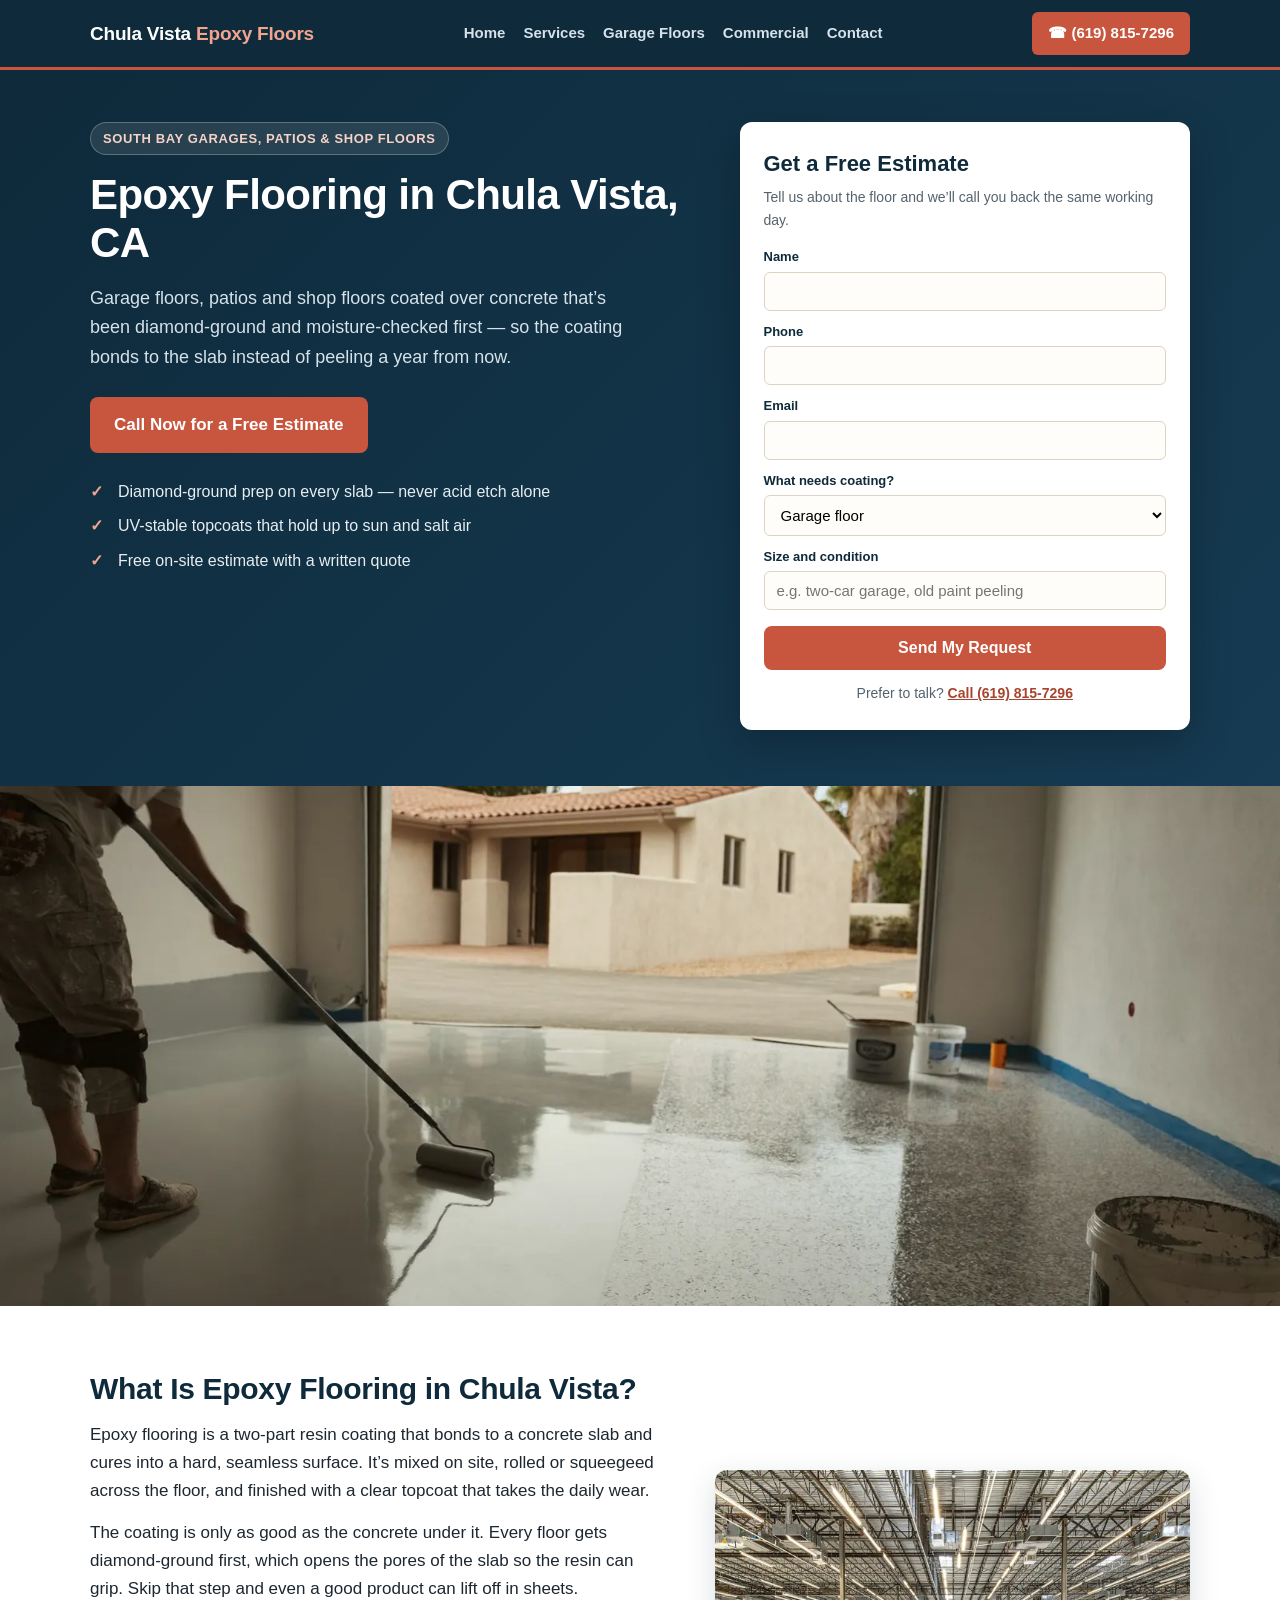
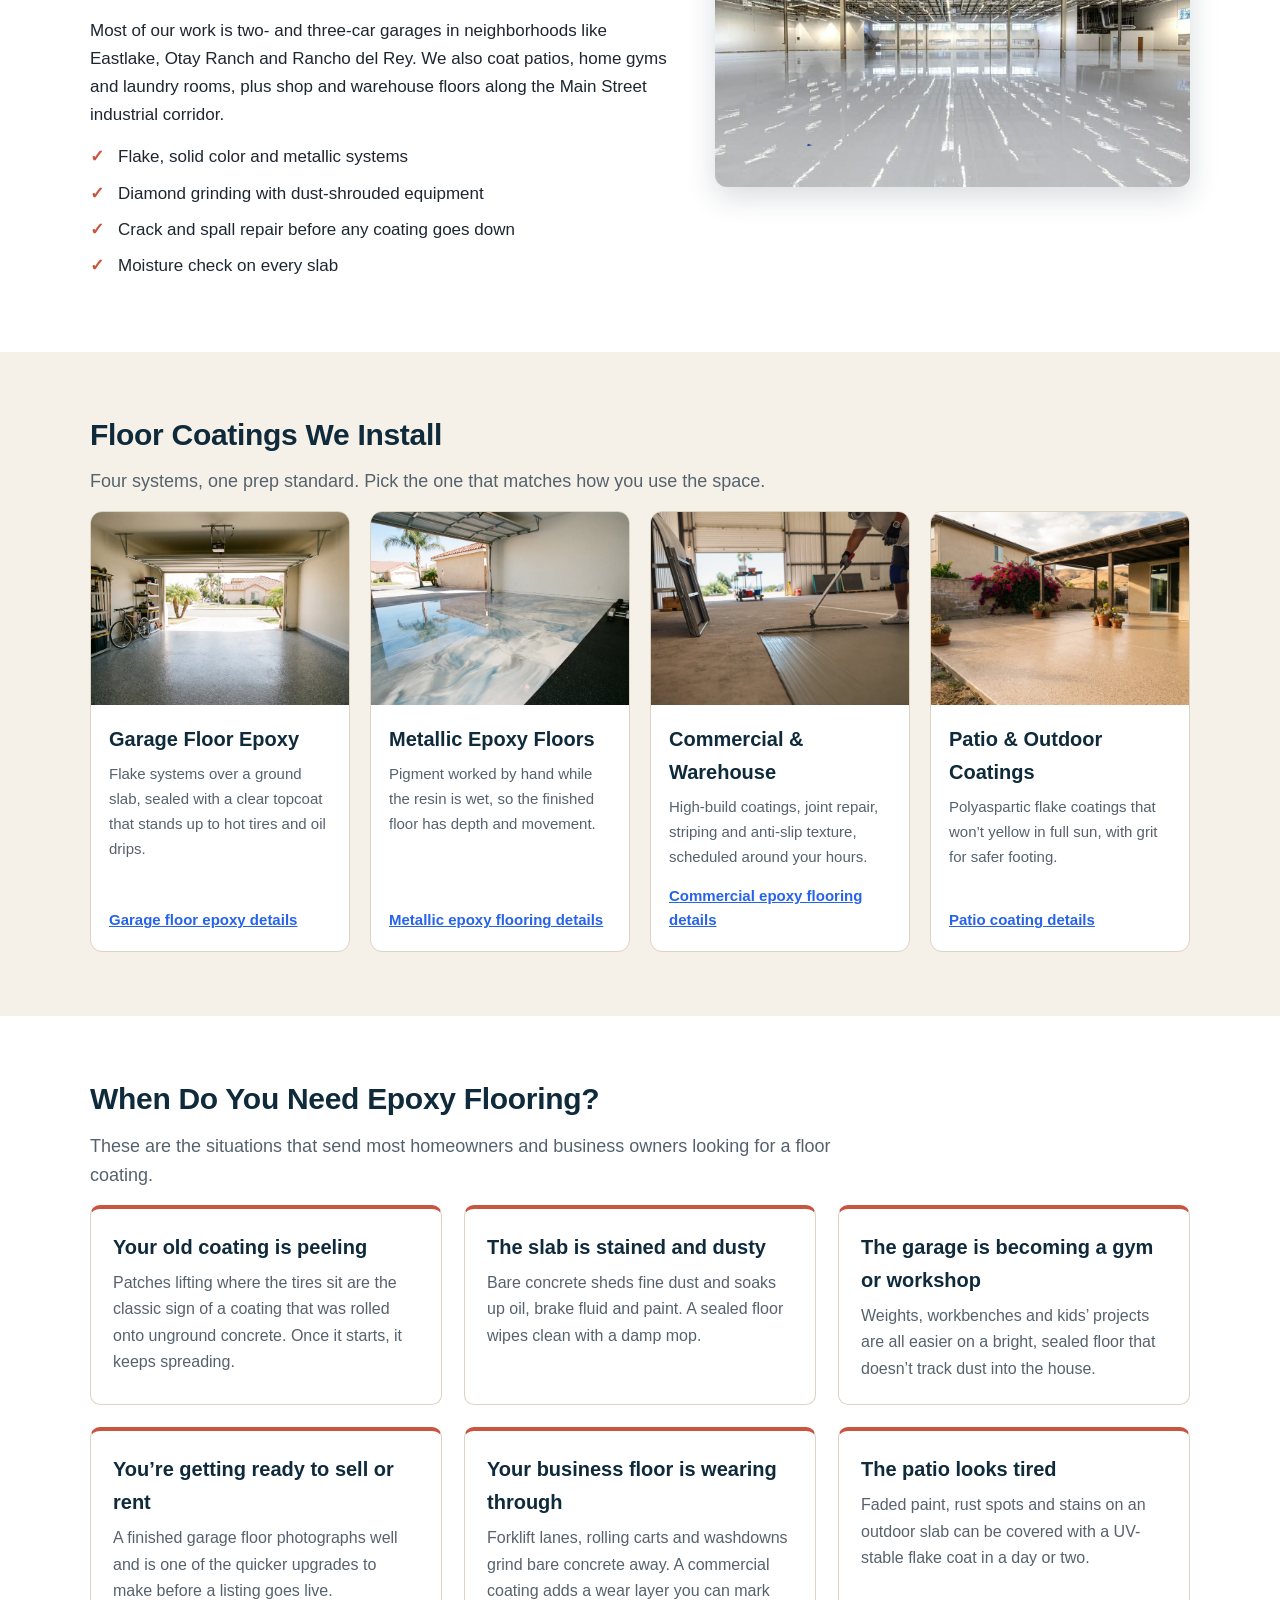
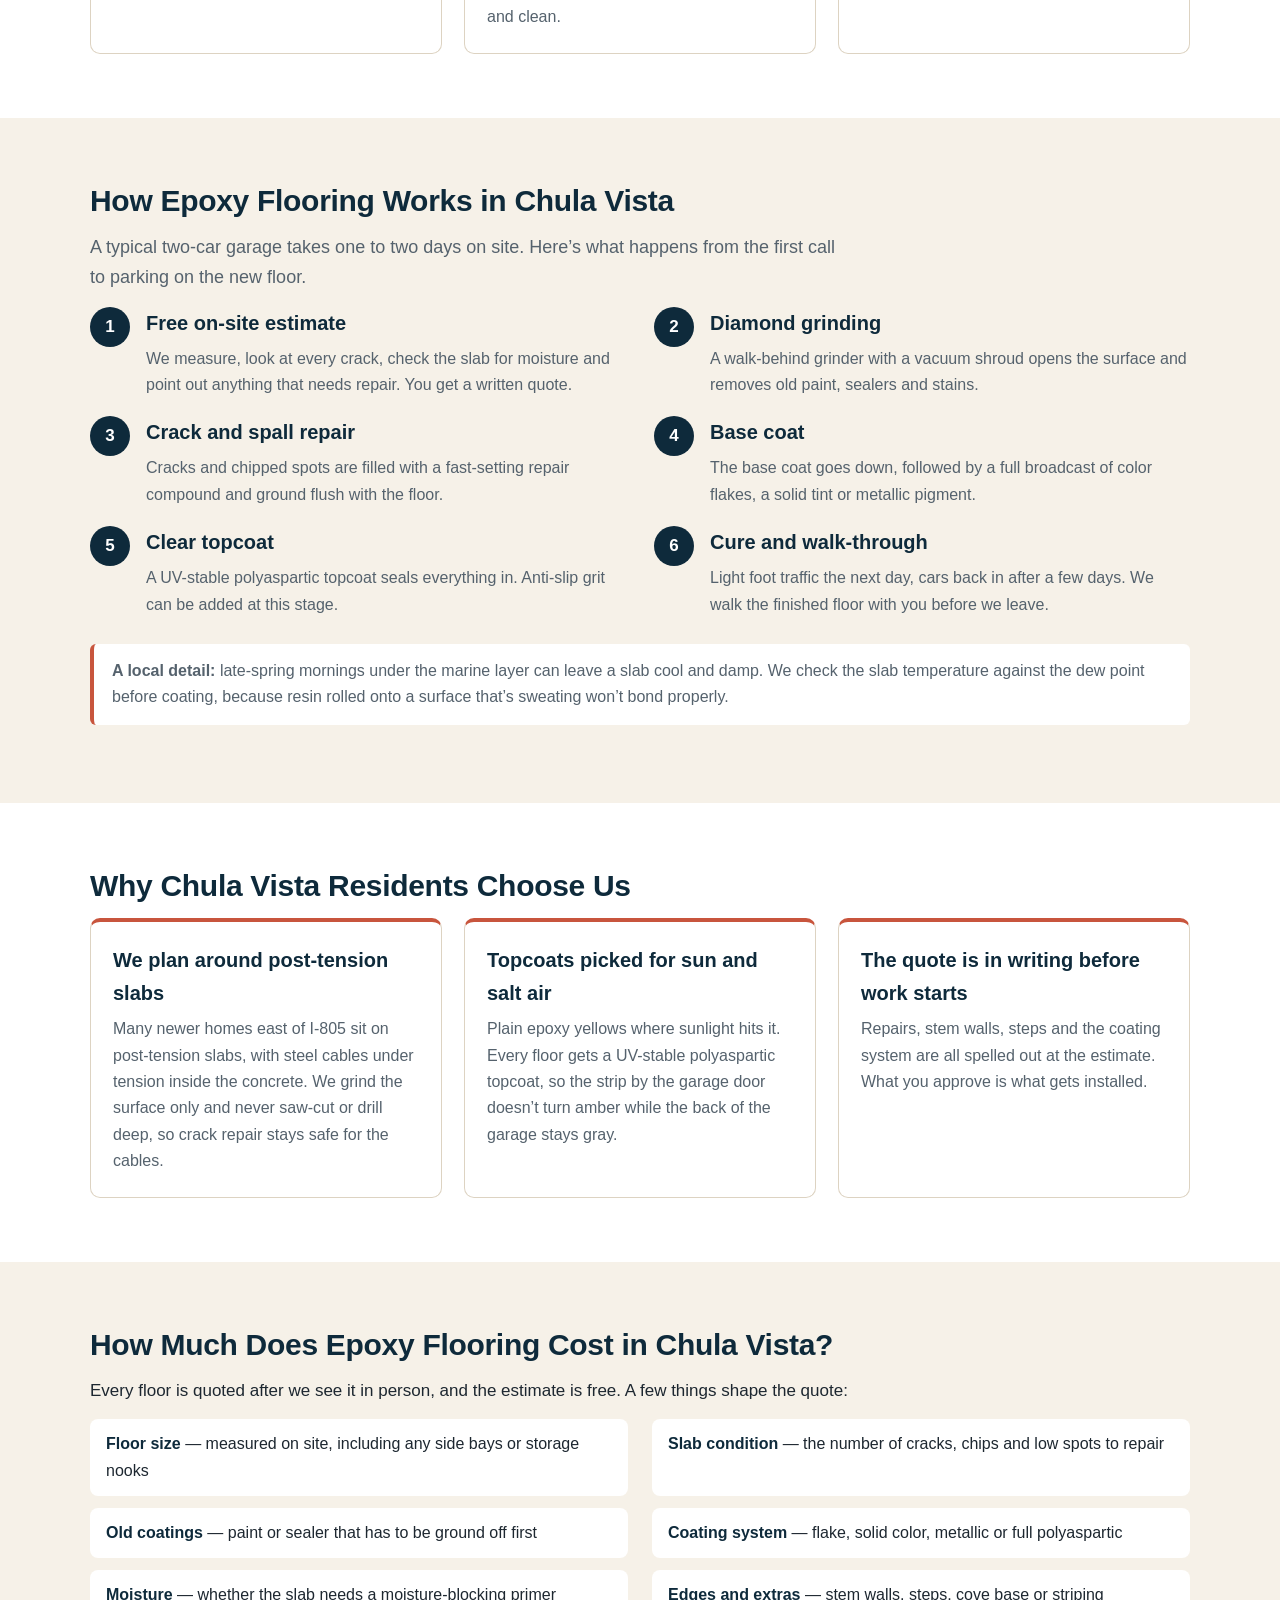
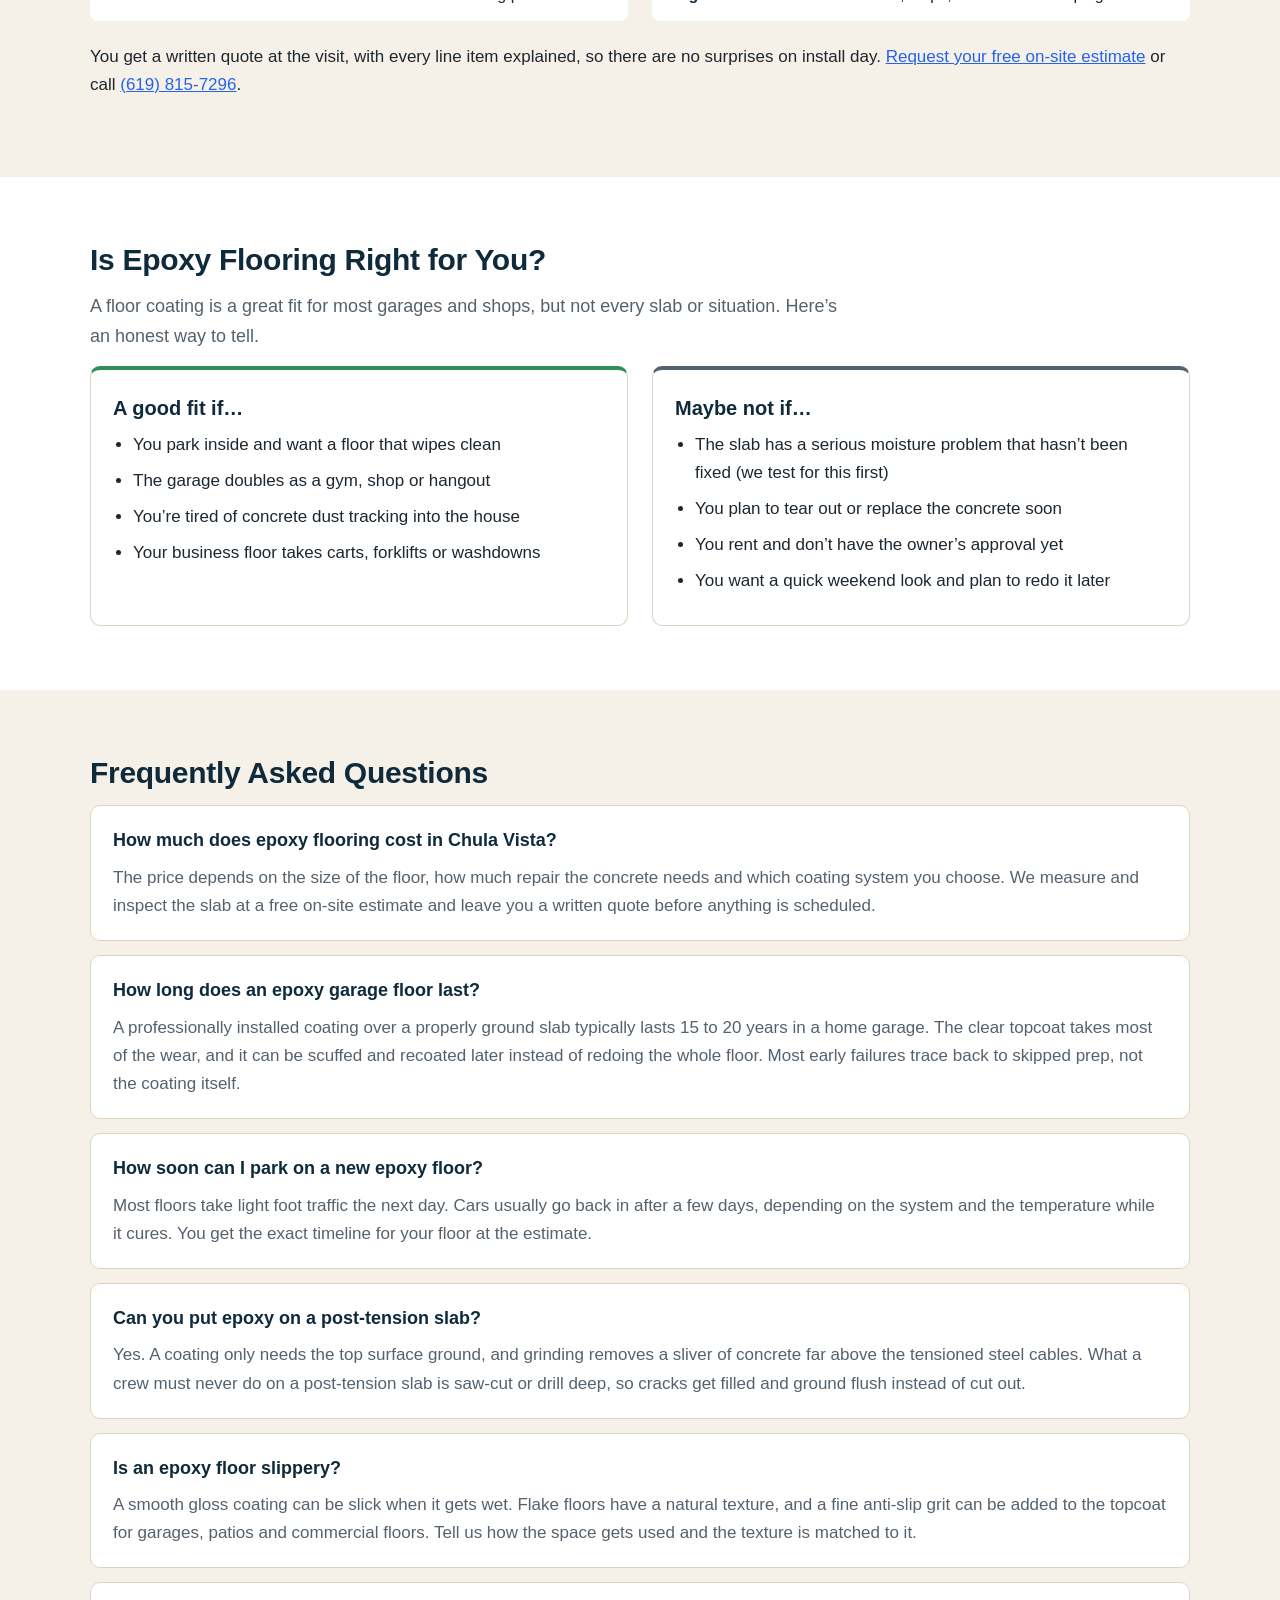
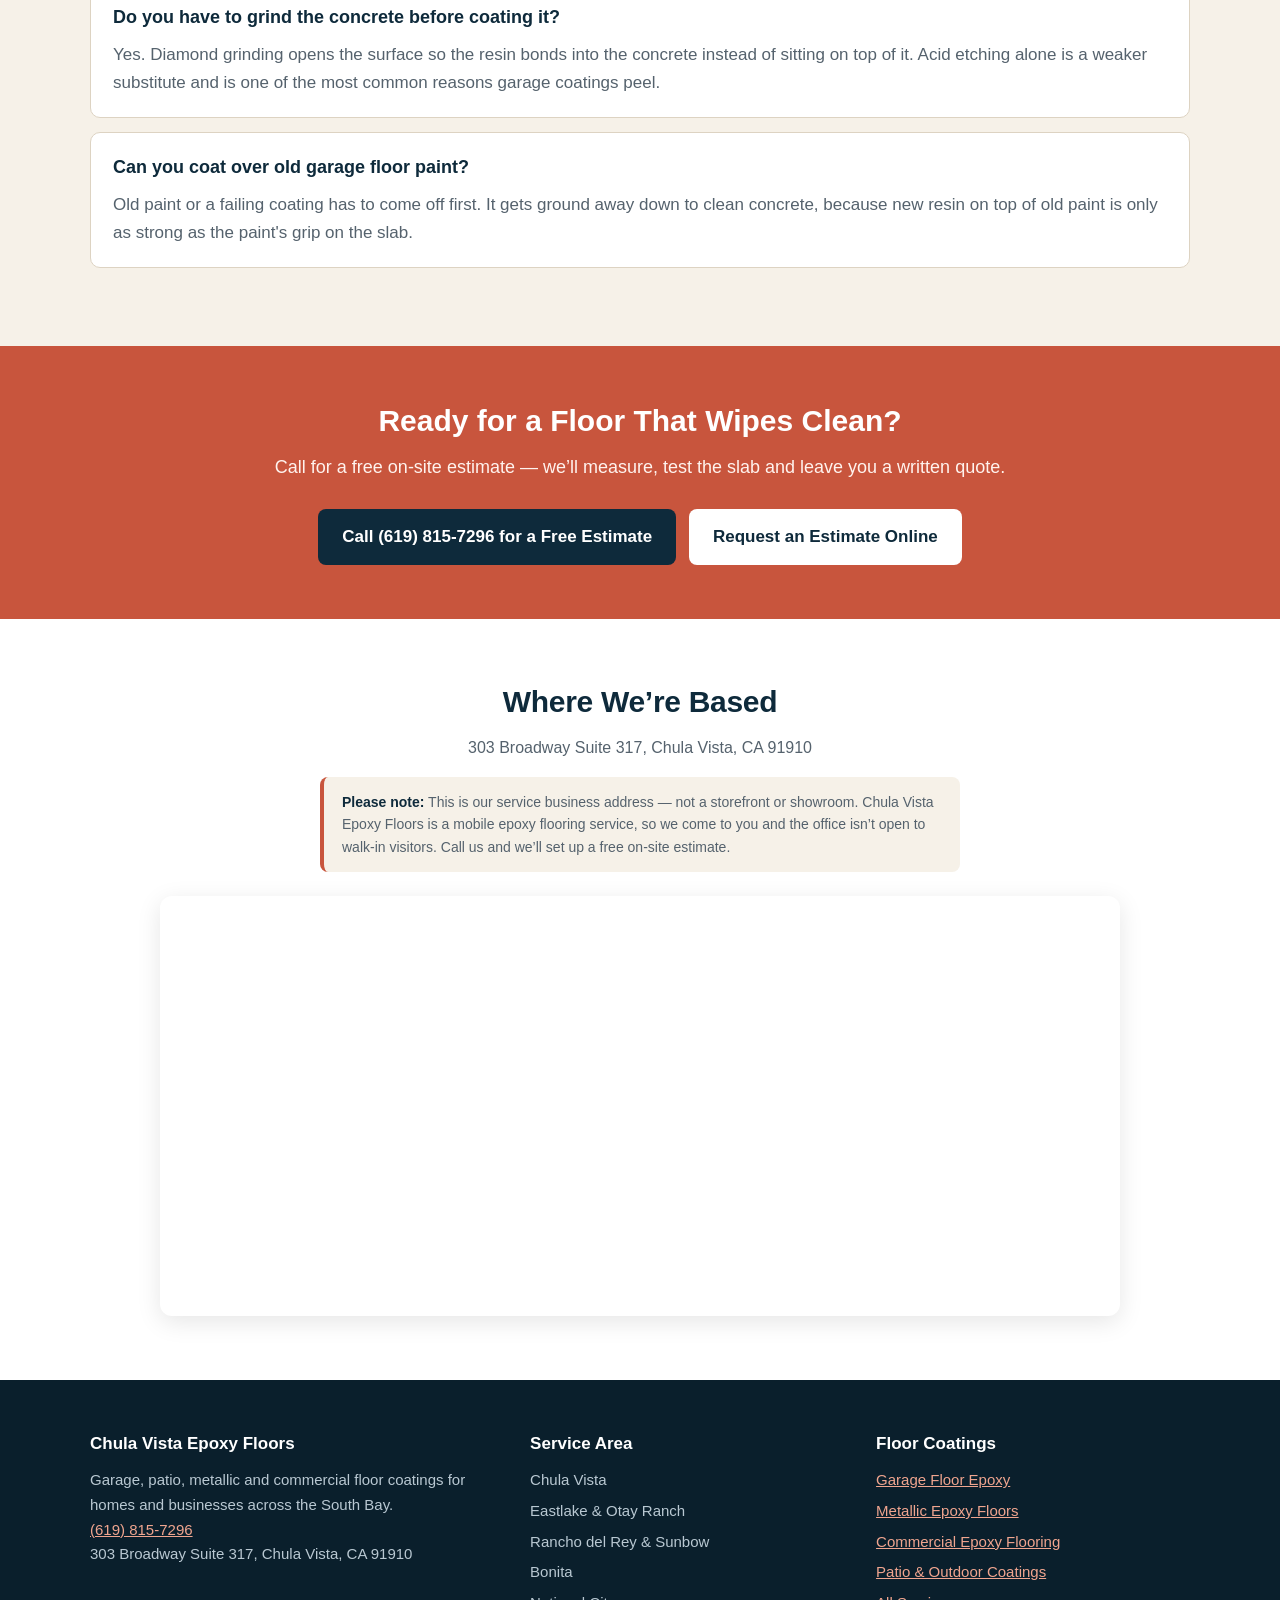
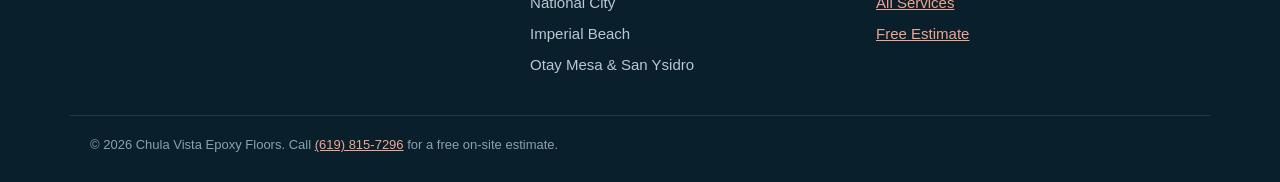
==== index.html @ d5107b9e "Initial site build: Chula Vista Epoxy Floors Co-Authored-By: Claude Opus 5.5 <noreply@anthropic.com>" ====
<!DOCTYPE html>
<html lang="en">
<head>
<meta charset="utf-8">
<meta name="viewport" content="width=device-width, initial-scale=1">
<title>Epoxy Flooring in Chula Vista, CA | Free On-Site Estimates</title>
<meta name="description" content="Epoxy flooring in Chula Vista, CA. Diamond-ground garage, patio and shop floor coatings with UV-stable topcoats. Free estimate: (619) 815-7296.">
<link rel="canonical" href="https://www.chulavistaepoxyfloors.com/">
<link rel="stylesheet" href="styles.css">
<script type="application/ld+json">
{
  "@context": "https://schema.org",
  "@type": "LocalBusiness",
  "name": "Chula Vista Epoxy Floors",
  "telephone": "+1-619-815-7296",
  "url": "https://www.chulavistaepoxyfloors.com/",
  "image": "https://www.chulavistaepoxyfloors.com/epoxy-flooring-chula-vista-hero.webp",
  "address": {
    "@type": "PostalAddress",
    "streetAddress": "303 Broadway Suite 317",
    "addressLocality": "Chula Vista",
    "addressRegion": "CA",
    "postalCode": "91910",
    "addressCountry": "US"
  },
  "areaServed": "Chula Vista, CA",
  "description": "Epoxy flooring in Chula Vista, CA",
  "openingHours": "Mo-Fr 08:00-18:00"
}
</script>
<script type="application/ld+json">
{
  "@context": "https://schema.org",
  "@type": "FAQPage",
  "mainEntity": [
    {
      "@type": "Question",
      "name": "How much does epoxy flooring cost in Chula Vista?",
      "acceptedAnswer": {
        "@type": "Answer",
        "text": "The price depends on the size of the floor, how much repair the concrete needs and which coating system you choose. We measure and inspect the slab at a free on-site estimate and leave you a written quote before anything is scheduled."
      }
    },
    {
      "@type": "Question",
      "name": "How long does an epoxy garage floor last?",
      "acceptedAnswer": {
        "@type": "Answer",
        "text": "A professionally installed coating over a properly ground slab typically lasts 15 to 20 years in a home garage. The clear topcoat takes most of the wear, and it can be scuffed and recoated later instead of redoing the whole floor. Most early failures trace back to skipped prep, not the coating itself."
      }
    },
    {
      "@type": "Question",
      "name": "How soon can I park on a new epoxy floor?",
      "acceptedAnswer": {
        "@type": "Answer",
        "text": "Most floors take light foot traffic the next day. Cars usually go back in after a few days, depending on the system and the temperature while it cures. You get the exact timeline for your floor at the estimate."
      }
    },
    {
      "@type": "Question",
      "name": "Can you put epoxy on a post-tension slab?",
      "acceptedAnswer": {
        "@type": "Answer",
        "text": "Yes. A coating only needs the top surface ground, and grinding removes a sliver of concrete far above the tensioned steel cables. What a crew must never do on a post-tension slab is saw-cut or drill deep, so cracks get filled and ground flush instead of cut out."
      }
    },
    {
      "@type": "Question",
      "name": "Is an epoxy floor slippery?",
      "acceptedAnswer": {
        "@type": "Answer",
        "text": "A smooth gloss coating can be slick when it gets wet. Flake floors have a natural texture, and a fine anti-slip grit can be added to the topcoat for garages, patios and commercial floors. Tell us how the space gets used and the texture is matched to it."
      }
    },
    {
      "@type": "Question",
      "name": "Do you have to grind the concrete before coating it?",
      "acceptedAnswer": {
        "@type": "Answer",
        "text": "Yes. Diamond grinding opens the surface so the resin bonds into the concrete instead of sitting on top of it. Acid etching alone is a weaker substitute and is one of the most common reasons garage coatings peel."
      }
    },
    {
      "@type": "Question",
      "name": "Can you coat over old garage floor paint?",
      "acceptedAnswer": {
        "@type": "Answer",
        "text": "Old paint or a failing coating has to come off first. It gets ground away down to clean concrete, because new resin on top of old paint is only as strong as the paint's grip on the slab."
      }
    }
  ]
}
</script>
</head>
<body>

<!-- NAV -->
<nav class="nav">
  <div class="nav-inner">
    <a class="brand" href="/">Chula Vista <span>Epoxy Floors</span></a>
    <div class="nav-links">
      <a href="/">Home</a>
      <a href="services.html">Services</a>
      <a href="garage-floor-epoxy-chula-vista.html">Garage Floors</a>
      <a href="commercial-epoxy-flooring-chula-vista.html">Commercial</a>
      <a href="contact.html">Contact</a>
    </div>
    <a class="nav-cta" href="tel:+16198157296">&#9742; (619) 815-7296</a>
  </div>
</nav>

<header class="hero">
  <div class="wrap hero-grid">
    <div class="hero-copy">
      <span class="eyebrow">South Bay garages, patios &amp; shop floors</span>
      <h1>Epoxy Flooring in Chula Vista, CA</h1>
      <p class="hero-sub">Garage floors, patios and shop floors coated over concrete that&rsquo;s been diamond-ground and moisture-checked first &mdash; so the coating bonds to the slab instead of peeling a year from now.</p>
      <a class="btn" href="tel:+16198157296">Call Now for a Free Estimate</a>
      <ul class="hero-points">
        <li>Diamond-ground prep on every slab &mdash; never acid etch alone</li>
        <li>UV-stable topcoats that hold up to sun and salt air</li>
        <li>Free on-site estimate with a written quote</li>
      </ul>
    </div>
    <div class="hero-form">
      <h2>Get a Free Estimate</h2>
      <p class="form-note">Tell us about the floor and we&rsquo;ll call you back the same working day.</p>
      <form action="https://formspree.io/f/mppwvgqw" method="POST">
        <input type="hidden" name="_subject" value="New Lead &mdash; Epoxy Flooring in Chula Vista">
        <label for="hf-name">Name</label>
        <input type="text" id="hf-name" name="name" autocomplete="name" required>
        <label for="hf-phone">Phone</label>
        <input type="tel" id="hf-phone" name="phone" autocomplete="tel" required>
        <label for="hf-email">Email</label>
        <input type="email" id="hf-email" name="email" autocomplete="email">
        <label for="hf-service">What needs coating?</label>
        <select id="hf-service" name="service">
          <option>Garage floor</option>
          <option>Metallic epoxy floor</option>
          <option>Patio or outdoor concrete</option>
          <option>Commercial or warehouse floor</option>
          <option>Other / not sure</option>
        </select>
        <label for="hf-details">Size and condition</label>
        <input type="text" id="hf-details" name="details" placeholder="e.g. two-car garage, old paint peeling">
        <input type="text" name="_gotcha" style="display:none" tabindex="-1" autocomplete="off">
        <button type="submit">Send My Request</button>
      </form>
      <p class="form-alt">Prefer to talk? <a href="tel:+16198157296">Call (619) 815-7296</a></p>
    </div>
  </div>
</header>

<section class="hero-band">
  <img src="epoxy-flooring-chula-vista-hero.webp" alt="Installer rolling a gray epoxy base coat across a garage floor with flakes on the finished half" width="1600" height="900">
</section>

<!-- WHAT IS IT -->
<section class="section">
  <div class="wrap grid2">
    <div>
      <h2>What Is Epoxy Flooring in Chula Vista?</h2>
      <p>Epoxy flooring is a two-part resin coating that bonds to a concrete slab and cures into a hard, seamless surface. It&rsquo;s mixed on site, rolled or squeegeed across the floor, and finished with a clear topcoat that takes the daily wear.</p>
      <p>The coating is only as good as the concrete under it. Every floor gets diamond-ground first, which opens the pores of the slab so the resin can grip. Skip that step and even a good product can lift off in sheets.</p>
      <p>Most of our work is two- and three-car garages in neighborhoods like Eastlake, Otay Ranch and Rancho del Rey. We also coat patios, home gyms and laundry rooms, plus shop and warehouse floors along the Main Street industrial corridor.</p>
      <ul class="checks">
        <li>Flake, solid color and metallic systems</li>
        <li>Diamond grinding with dust-shrouded equipment</li>
        <li>Crack and spall repair before any coating goes down</li>
        <li>Moisture check on every slab</li>
      </ul>
    </div>
    <div class="figure">
      <img src="epoxy-floor-finish-chula-vista.webp" alt="Glossy epoxy floor coating reflecting rows of overhead lights" width="1280" height="854" loading="lazy">
    </div>
  </div>
</section>

<!-- SERVICES GRID -->
<section class="section alt">
  <div class="wrap">
    <h2>Floor Coatings We Install</h2>
    <p class="lead">Four systems, one prep standard. Pick the one that matches how you use the space.</p>
    <div class="svc-grid">
      <div class="svc-card">
        <img src="garage-floor-epoxy-chula-vista.webp" alt="Gray flake epoxy floor in a two-car garage with the door open" width="1600" height="1073" loading="lazy">
        <div class="svc-body">
          <h3>Garage Floor Epoxy</h3>
          <p>Flake systems over a ground slab, sealed with a clear topcoat that stands up to hot tires and oil drips.</p>
          <a class="svc-link" href="garage-floor-epoxy-chula-vista.html">Garage floor epoxy details</a>
        </div>
      </div>
      <div class="svc-card">
        <img src="metallic-epoxy-floor-chula-vista.webp" alt="Pearl and blue metallic epoxy floor in a garage home gym" width="1600" height="1073" loading="lazy">
        <div class="svc-body">
          <h3>Metallic Epoxy Floors</h3>
          <p>Pigment worked by hand while the resin is wet, so the finished floor has depth and movement.</p>
          <a class="svc-link" href="metallic-epoxy-flooring-chula-vista.html">Metallic epoxy flooring details</a>
        </div>
      </div>
      <div class="svc-card">
        <img src="commercial-epoxy-flooring-chula-vista.webp" alt="Installer spreading gray epoxy with a notched squeegee in a warehouse" width="1600" height="1067" loading="lazy">
        <div class="svc-body">
          <h3>Commercial &amp; Warehouse</h3>
          <p>High-build coatings, joint repair, striping and anti-slip texture, scheduled around your hours.</p>
          <a class="svc-link" href="commercial-epoxy-flooring-chula-vista.html">Commercial epoxy flooring details</a>
        </div>
      </div>
      <div class="svc-card">
        <img src="patio-coating-chula-vista.webp" alt="Sand-colored flake coating on a backyard patio under a pergola" width="1280" height="956" loading="lazy">
        <div class="svc-body">
          <h3>Patio &amp; Outdoor Coatings</h3>
          <p>Polyaspartic flake coatings that won&rsquo;t yellow in full sun, with grit for safer footing.</p>
          <a class="svc-link" href="patio-coating-chula-vista.html">Patio coating details</a>
        </div>
      </div>
    </div>
  </div>
</section>

<!-- WHEN -->
<section class="section">
  <div class="wrap">
    <h2>When Do You Need Epoxy Flooring?</h2>
    <p class="lead">These are the situations that send most homeowners and business owners looking for a floor coating.</p>
    <div class="cards3">
      <div class="card">
        <h3>Your old coating is peeling</h3>
        <p>Patches lifting where the tires sit are the classic sign of a coating that was rolled onto unground concrete. Once it starts, it keeps spreading.</p>
      </div>
      <div class="card">
        <h3>The slab is stained and dusty</h3>
        <p>Bare concrete sheds fine dust and soaks up oil, brake fluid and paint. A sealed floor wipes clean with a damp mop.</p>
      </div>
      <div class="card">
        <h3>The garage is becoming a gym or workshop</h3>
        <p>Weights, workbenches and kids&rsquo; projects are all easier on a bright, sealed floor that doesn&rsquo;t track dust into the house.</p>
      </div>
      <div class="card">
        <h3>You&rsquo;re getting ready to sell or rent</h3>
        <p>A finished garage floor photographs well and is one of the quicker upgrades to make before a listing goes live.</p>
      </div>
      <div class="card">
        <h3>Your business floor is wearing through</h3>
        <p>Forklift lanes, rolling carts and washdowns grind bare concrete away. A commercial coating adds a wear layer you can mark and clean.</p>
      </div>
      <div class="card">
        <h3>The patio looks tired</h3>
        <p>Faded paint, rust spots and stains on an outdoor slab can be covered with a UV-stable flake coat in a day or two.</p>
      </div>
    </div>
  </div>
</section>

<!-- HOW IT WORKS -->
<section class="section alt">
  <div class="wrap">
    <h2>How Epoxy Flooring Works in Chula Vista</h2>
    <p class="lead">A typical two-car garage takes one to two days on site. Here&rsquo;s what happens from the first call to parking on the new floor.</p>
    <ol class="steps">
      <li><h3>Free on-site estimate</h3><p>We measure, look at every crack, check the slab for moisture and point out anything that needs repair. You get a written quote.</p></li>
      <li><h3>Diamond grinding</h3><p>A walk-behind grinder with a vacuum shroud opens the surface and removes old paint, sealers and stains.</p></li>
      <li><h3>Crack and spall repair</h3><p>Cracks and chipped spots are filled with a fast-setting repair compound and ground flush with the floor.</p></li>
      <li><h3>Base coat</h3><p>The base coat goes down, followed by a full broadcast of color flakes, a solid tint or metallic pigment.</p></li>
      <li><h3>Clear topcoat</h3><p>A UV-stable polyaspartic topcoat seals everything in. Anti-slip grit can be added at this stage.</p></li>
      <li><h3>Cure and walk-through</h3><p>Light foot traffic the next day, cars back in after a few days. We walk the finished floor with you before we leave.</p></li>
    </ol>
    <p class="note"><strong>A local detail:</strong> late-spring mornings under the marine layer can leave a slab cool and damp. We check the slab temperature against the dew point before coating, because resin rolled onto a surface that&rsquo;s sweating won&rsquo;t bond properly.</p>
  </div>
</section>

<!-- WHY US -->
<section class="section">
  <div class="wrap">
    <h2>Why Chula Vista Residents Choose Us</h2>
    <div class="cards3">
      <div class="card">
        <h3>We plan around post-tension slabs</h3>
        <p>Many newer homes east of I-805 sit on post-tension slabs, with steel cables under tension inside the concrete. We grind the surface only and never saw-cut or drill deep, so crack repair stays safe for the cables.</p>
      </div>
      <div class="card">
        <h3>Topcoats picked for sun and salt air</h3>
        <p>Plain epoxy yellows where sunlight hits it. Every floor gets a UV-stable polyaspartic topcoat, so the strip by the garage door doesn&rsquo;t turn amber while the back of the garage stays gray.</p>
      </div>
      <div class="card">
        <h3>The quote is in writing before work starts</h3>
        <p>Repairs, stem walls, steps and the coating system are all spelled out at the estimate. What you approve is what gets installed.</p>
      </div>
    </div>
  </div>
</section>

<!-- COST -->
<section class="section alt">
  <div class="wrap">
    <h2>How Much Does Epoxy Flooring Cost in Chula Vista?</h2>
    <p>Every floor is quoted after we see it in person, and the estimate is free. A few things shape the quote:</p>
    <ul class="factors">
      <li><strong>Floor size</strong> &mdash; measured on site, including any side bays or storage nooks</li>
      <li><strong>Slab condition</strong> &mdash; the number of cracks, chips and low spots to repair</li>
      <li><strong>Old coatings</strong> &mdash; paint or sealer that has to be ground off first</li>
      <li><strong>Coating system</strong> &mdash; flake, solid color, metallic or full polyaspartic</li>
      <li><strong>Moisture</strong> &mdash; whether the slab needs a moisture-blocking primer</li>
      <li><strong>Edges and extras</strong> &mdash; stem walls, steps, cove base or striping</li>
    </ul>
    <p>You get a written quote at the visit, with every line item explained, so there are no surprises on install day. <a href="contact.html" style="color: #2563eb; text-decoration: underline;">Request your free on-site estimate</a> or call <a href="tel:+16198157296" style="color: #2563eb; text-decoration: underline;">(619) 815-7296</a>.</p>
  </div>
</section>

<!-- RIGHT FOR YOU -->
<section class="section">
  <div class="wrap">
    <h2>Is Epoxy Flooring Right for You?</h2>
    <p class="lead">A floor coating is a great fit for most garages and shops, but not every slab or situation. Here&rsquo;s an honest way to tell.</p>
    <div class="fit">
      <div class="fit-box fit-yes">
        <h3>A good fit if&hellip;</h3>
        <ul>
          <li>You park inside and want a floor that wipes clean</li>
          <li>The garage doubles as a gym, shop or hangout</li>
          <li>You&rsquo;re tired of concrete dust tracking into the house</li>
          <li>Your business floor takes carts, forklifts or washdowns</li>
        </ul>
      </div>
      <div class="fit-box fit-no">
        <h3>Maybe not if&hellip;</h3>
        <ul>
          <li>The slab has a serious moisture problem that hasn&rsquo;t been fixed (we test for this first)</li>
          <li>You plan to tear out or replace the concrete soon</li>
          <li>You rent and don&rsquo;t have the owner&rsquo;s approval yet</li>
          <li>You want a quick weekend look and plan to redo it later</li>
        </ul>
      </div>
    </div>
  </div>
</section>

<!-- FAQ -->
<section class="section alt">
  <div class="wrap">
    <h2>Frequently Asked Questions</h2>
      <div class="faq-item">
        <h3>How much does epoxy flooring cost in Chula Vista?</h3>
        <p>The price depends on the size of the floor, how much repair the concrete needs and which coating system you choose. We measure and inspect the slab at a free on-site estimate and leave you a written quote before anything is scheduled.</p>
      </div>
      <div class="faq-item">
        <h3>How long does an epoxy garage floor last?</h3>
        <p>A professionally installed coating over a properly ground slab typically lasts 15 to 20 years in a home garage. The clear topcoat takes most of the wear, and it can be scuffed and recoated later instead of redoing the whole floor. Most early failures trace back to skipped prep, not the coating itself.</p>
      </div>
      <div class="faq-item">
        <h3>How soon can I park on a new epoxy floor?</h3>
        <p>Most floors take light foot traffic the next day. Cars usually go back in after a few days, depending on the system and the temperature while it cures. You get the exact timeline for your floor at the estimate.</p>
      </div>
      <div class="faq-item">
        <h3>Can you put epoxy on a post-tension slab?</h3>
        <p>Yes. A coating only needs the top surface ground, and grinding removes a sliver of concrete far above the tensioned steel cables. What a crew must never do on a post-tension slab is saw-cut or drill deep, so cracks get filled and ground flush instead of cut out.</p>
      </div>
      <div class="faq-item">
        <h3>Is an epoxy floor slippery?</h3>
        <p>A smooth gloss coating can be slick when it gets wet. Flake floors have a natural texture, and a fine anti-slip grit can be added to the topcoat for garages, patios and commercial floors. Tell us how the space gets used and the texture is matched to it.</p>
      </div>
      <div class="faq-item">
        <h3>Do you have to grind the concrete before coating it?</h3>
        <p>Yes. Diamond grinding opens the surface so the resin bonds into the concrete instead of sitting on top of it. Acid etching alone is a weaker substitute and is one of the most common reasons garage coatings peel.</p>
      </div>
      <div class="faq-item">
        <h3>Can you coat over old garage floor paint?</h3>
        <p>Old paint or a failing coating has to come off first. It gets ground away down to clean concrete, because new resin on top of old paint is only as strong as the paint's grip on the slab.</p>
      </div>
  </div>
</section>

<!-- CTA -->
<section class="cta-band">
  <div class="wrap">
    <h2>Ready for a Floor That Wipes Clean?</h2>
    <p>Call for a free on-site estimate &mdash; we&rsquo;ll measure, test the slab and leave you a written quote.</p>
    <a class="btn" href="tel:+16198157296">Call (619) 815-7296 for a Free Estimate</a>
    <a class="btn btn-light" href="contact.html">Request an Estimate Online</a>
  </div>
</section>

<!-- MAP / LOCATION -->
<section class="section">
  <div class="wrap" style="text-align:center;">
    <h2>Where We&rsquo;re Based</h2>
    <p style="color:var(--muted); font-size:16px; margin-bottom:16px;">303 Broadway Suite 317, Chula Vista, CA 91910</p>
    <p style="max-width:640px; margin:0 auto 24px; padding:14px 18px; background:var(--sand); border-left:4px solid var(--tile); border-radius:8px; font-size:14px; color:var(--muted); line-height:1.6; text-align:left;">
      <strong style="color:var(--navy);">Please note:</strong> This is our service business address &mdash; not a storefront or showroom. Chula Vista Epoxy Floors is a mobile epoxy flooring service, so we come to you and the office isn&rsquo;t open to walk-in visitors. Call us and we&rsquo;ll set up a free on-site estimate.
    </p>
    <div style="border-radius:12px; overflow:hidden; box-shadow:0 6px 24px rgba(0,0,0,0.10); max-width:960px; margin:0 auto;">
      <iframe title="Map to Chula Vista Epoxy Floors service address, 303 Broadway Suite 317, Chula Vista, CA 91910" src="https://www.google.com/maps?q=303%20Broadway%20Suite%20317%2C%20Chula%20Vista%2C%20CA%2091910&amp;output=embed" width="100%" height="420" style="border:0; display:block;" loading="lazy" referrerpolicy="no-referrer-when-downgrade" allowfullscreen></iframe>
    </div>
  </div>
</section>

<!-- FOOTER -->
<footer class="footer">
  <div class="wrap footer-grid">
    <div>
      <h3>Chula Vista Epoxy Floors</h3>
      <p>Garage, patio, metallic and commercial floor coatings for homes and businesses across the South Bay.</p>
      <p><a href="tel:+16198157296">(619) 815-7296</a></p>
      <p>303 Broadway Suite 317, Chula Vista, CA 91910</p>
    </div>
    <div>
      <h3>Service Area</h3>
      <ul>
        <li>Chula Vista</li>
        <li>Eastlake &amp; Otay Ranch</li>
        <li>Rancho del Rey &amp; Sunbow</li>
        <li>Bonita</li>
        <li>National City</li>
        <li>Imperial Beach</li>
        <li>Otay Mesa &amp; San Ysidro</li>
      </ul>
    </div>
    <div>
      <h3>Floor Coatings</h3>
      <ul>
        <li><a href="garage-floor-epoxy-chula-vista.html">Garage Floor Epoxy</a></li>
        <li><a href="metallic-epoxy-flooring-chula-vista.html">Metallic Epoxy Floors</a></li>
        <li><a href="commercial-epoxy-flooring-chula-vista.html">Commercial Epoxy Flooring</a></li>
        <li><a href="patio-coating-chula-vista.html">Patio &amp; Outdoor Coatings</a></li>
        <li><a href="services.html">All Services</a></li>
        <li><a href="contact.html">Free Estimate</a></li>
      </ul>
    </div>
  </div>
  <div class="wrap footer-bottom">&copy; 2026 Chula Vista Epoxy Floors. Call <a href="tel:+16198157296">(619) 815-7296</a> for a free on-site estimate.</div>
</footer>

</body>
</html>
---- styles.css ----
/* Chula Vista Epoxy Floors */
:root {
  --navy: #0e2a3b;
  --navy-2: #163b52;
  --tile: #c8553d;
  --tile-dark: #a8432e;
  --sand: #f6f1e8;
  --sand-2: #ece3d3;
  --ink: #1d2730;
  --muted: #55626d;
  --line: #ddd3c2;
  --white: #ffffff;
  --link: #2563eb;
}
* { box-sizing: border-box; margin: 0; padding: 0; }
html { -webkit-text-size-adjust: 100%; }
body { font-family: -apple-system, BlinkMacSystemFont, "Segoe UI", Roboto, Helvetica, Arial, sans-serif; color: var(--ink); background: var(--white); line-height: 1.65; font-size: 17px; }
img { max-width: 100%; height: auto; display: block; }
a { color: var(--link); }
.wrap { max-width: 1140px; margin: 0 auto; padding: 0 20px; }

/* NAV */
.nav { position: sticky; top: 0; z-index: 50; background: var(--navy); border-bottom: 3px solid var(--tile); }
.nav-inner { max-width: 1140px; margin: 0 auto; padding: 12px 20px; display: flex; align-items: center; gap: 18px; }
.brand { color: var(--white); font-weight: 800; font-size: 19px; text-decoration: none; letter-spacing: -0.2px; white-space: nowrap; }
.brand span { color: #f0a58f; }
.nav-links { display: flex; gap: 18px; margin: 0 auto; overflow-x: auto; }
.nav-links a { color: #d6e2ea; text-decoration: none; font-size: 15px; font-weight: 600; white-space: nowrap; }
.nav-links a:hover { color: var(--white); }
.nav-cta { background: var(--tile); color: var(--white); text-decoration: none; font-weight: 800; padding: 9px 16px; border-radius: 6px; white-space: nowrap; font-size: 15px; }
.nav-cta:hover { background: var(--tile-dark); }

/* HERO */
.hero { background: linear-gradient(135deg, var(--navy) 0%, var(--navy-2) 100%); color: var(--white); padding: 52px 0 56px; }
.hero-grid { display: grid; grid-template-columns: 1.15fr 0.85fr; gap: 40px; align-items: start; }
.eyebrow { display: inline-block; background: rgba(255,255,255,0.10); border: 1px solid rgba(255,255,255,0.25); color: #f6d3c7; font-size: 13px; font-weight: 700; letter-spacing: 0.6px; text-transform: uppercase; padding: 5px 12px; border-radius: 999px; margin-bottom: 16px; }
.hero h1 { font-size: 42px; line-height: 1.15; font-weight: 800; letter-spacing: -0.6px; margin-bottom: 16px; }
.hero-sub { font-size: 18px; color: #d6e2ea; margin-bottom: 24px; max-width: 560px; }
.btn { display: inline-block; background: var(--tile); color: var(--white); font-weight: 800; text-decoration: none; padding: 14px 24px; border-radius: 8px; font-size: 17px; }
.btn:hover { background: var(--tile-dark); }
.btn-light { background: var(--white); color: var(--navy); }
.btn-light:hover { background: var(--sand); }
.hero-points { list-style: none; margin-top: 26px; }
.hero-points li { padding-left: 28px; position: relative; margin-bottom: 8px; color: #e7eef2; font-size: 16px; }
.hero-points li::before { content: "\2713"; position: absolute; left: 0; color: #f0a58f; font-weight: 800; }

.hero-form { background: var(--white); color: var(--ink); border-radius: 12px; padding: 24px; box-shadow: 0 14px 40px rgba(0,0,0,0.25); }
.hero-form h2 { font-size: 22px; font-weight: 800; color: var(--navy); margin-bottom: 4px; }
.form-note { font-size: 14px; color: var(--muted); margin-bottom: 14px; }
.hero-form label, .full-form label { display: block; font-size: 13px; font-weight: 700; color: var(--navy); margin: 10px 0 4px; }
.hero-form input, .hero-form select, .full-form input, .full-form select, .full-form textarea { width: 100%; padding: 10px 12px; border: 1px solid var(--line); border-radius: 6px; font-size: 15px; font-family: inherit; background: #fffdf9; }
.full-form textarea { min-height: 120px; resize: vertical; }
.hero-form button, .full-form button { width: 100%; margin-top: 16px; background: var(--tile); color: var(--white); border: 0; border-radius: 8px; padding: 13px; font-size: 16px; font-weight: 800; cursor: pointer; font-family: inherit; }
.hero-form button:hover, .full-form button:hover { background: var(--tile-dark); }
.form-alt { text-align: center; font-size: 14px; margin-top: 12px; color: var(--muted); }
.form-alt a { color: var(--tile-dark); font-weight: 700; }

.hero-band { background: var(--navy); }
.hero-band img { width: 100%; max-height: 520px; object-fit: cover; }

/* SECTIONS */
.section { padding: 64px 0; }
.section.alt { background: var(--sand); }
.section h2 { font-size: 30px; line-height: 1.25; color: var(--navy); font-weight: 800; margin-bottom: 14px; letter-spacing: -0.3px; }
.section h3 { font-size: 20px; color: var(--navy); font-weight: 800; margin-bottom: 6px; }
.section p { margin-bottom: 14px; }
.lead { font-size: 18px; color: var(--muted); max-width: 760px; margin-bottom: 28px; }
.grid2 { display: grid; grid-template-columns: 1.1fr 0.9fr; gap: 44px; align-items: center; }
.figure img { border-radius: 12px; box-shadow: 0 10px 30px rgba(14,42,59,0.16); }
.checks { list-style: none; margin-top: 10px; }
.checks li { padding-left: 28px; position: relative; margin-bottom: 8px; }
.checks li::before { content: "\2713"; position: absolute; left: 0; color: var(--tile); font-weight: 800; }

.svc-grid { display: grid; grid-template-columns: repeat(4, 1fr); gap: 20px; }
.svc-card { background: var(--white); border: 1px solid var(--line); border-radius: 12px; overflow: hidden; display: flex; flex-direction: column; }
.svc-card img { aspect-ratio: 4 / 3; object-fit: cover; width: 100%; }
.svc-body { padding: 18px; display: flex; flex-direction: column; flex: 1; }
.svc-body p { font-size: 15px; color: var(--muted); flex: 1; }
.svc-link { font-weight: 700; font-size: 15px; color: var(--link); text-decoration: underline; }

.cards3 { display: grid; grid-template-columns: repeat(3, 1fr); gap: 22px; }
.card { background: var(--white); border: 1px solid var(--line); border-top: 4px solid var(--tile); border-radius: 10px; padding: 22px; }
.section.alt .card { background: var(--white); }
.card p { font-size: 16px; color: var(--muted); margin-bottom: 0; }

.steps { list-style: none; counter-reset: step; display: grid; grid-template-columns: repeat(2, 1fr); gap: 18px 28px; }
.steps li { counter-increment: step; position: relative; padding-left: 56px; }
.steps li::before { content: counter(step); position: absolute; left: 0; top: 0; width: 40px; height: 40px; border-radius: 50%; background: var(--navy); color: var(--white); font-weight: 800; display: flex; align-items: center; justify-content: center; }
.steps p { color: var(--muted); font-size: 16px; margin-bottom: 0; }
.note { background: var(--white); border-left: 4px solid var(--tile); padding: 14px 18px; border-radius: 6px; margin-top: 26px; font-size: 16px; color: var(--muted); }
.section.alt .note { background: var(--white); }

.factors { list-style: none; display: grid; grid-template-columns: repeat(2, 1fr); gap: 12px 24px; margin: 8px 0 22px; }
.factors li { background: var(--sand); border-radius: 8px; padding: 12px 16px; font-size: 16px; }
.section.alt .factors li { background: var(--white); }
.factors strong { color: var(--navy); }

.fit { display: grid; grid-template-columns: 1fr 1fr; gap: 24px; }
.fit-box { border-radius: 10px; padding: 22px; border: 1px solid var(--line); background: var(--white); }
.fit-box ul { padding-left: 20px; }
.fit-box li { margin-bottom: 8px; }
.fit-yes { border-top: 4px solid #2f8f5b; }
.fit-no { border-top: 4px solid var(--muted); }

.compare { width: 100%; border-collapse: collapse; margin: 10px 0 20px; font-size: 16px; background: var(--white); }
.compare th, .compare td { border: 1px solid var(--line); padding: 12px 14px; text-align: left; vertical-align: top; }
.compare th { background: var(--navy); color: var(--white); }
.compare td:first-child { font-weight: 700; color: var(--navy); width: 26%; }

.faq-item { background: var(--white); border: 1px solid var(--line); border-radius: 10px; padding: 20px 22px; margin-bottom: 14px; }
.faq-item h3 { font-size: 18px; margin-bottom: 8px; }
.faq-item p { margin-bottom: 0; color: var(--muted); }

.svc-block { padding: 34px 0; border-bottom: 1px solid var(--line); }
.svc-block:last-child { border-bottom: 0; }
.svc-block .grid2 { align-items: start; }

.contact-grid { display: grid; grid-template-columns: 1fr 1fr; gap: 40px; align-items: start; }
.info-list { list-style: none; }
.info-list li { padding: 14px 0; border-bottom: 1px solid var(--line); }
.info-list strong { display: block; color: var(--navy); }
.full-form { background: var(--sand); border-radius: 12px; padding: 26px; }

/* CTA BANNER */
.cta-band { background: var(--tile); color: var(--white); padding: 50px 0; text-align: center; }
.cta-band h2 { font-size: 30px; font-weight: 800; margin-bottom: 8px; }
.cta-band p { font-size: 18px; margin-bottom: 22px; color: #fff3ee; }
.cta-band .btn { background: var(--navy); margin: 4px; }
.cta-band .btn:hover { background: #081c28; }
.cta-band .btn-light { background: var(--white); color: var(--navy); }

/* FOOTER */
.footer { background: #0a1f2c; color: #b9c8d2; padding: 50px 0 26px; font-size: 15px; }
.footer-grid { display: grid; grid-template-columns: 1.3fr 1fr 1fr; gap: 32px; }
.footer h3 { color: var(--white); font-size: 17px; margin-bottom: 10px; }
.footer a { color: #f0a58f; }
.footer ul { list-style: none; }
.footer li { margin-bottom: 6px; }
.footer-bottom { border-top: 1px solid #1d3a4c; margin-top: 32px; padding-top: 18px; font-size: 13px; color: #8aa0ae; }

/* MOBILE */
@media (max-width: 960px) {
  .svc-grid { grid-template-columns: repeat(2, 1fr); }
  .cards3 { grid-template-columns: 1fr; }
}
@media (max-width: 860px) {
  .hero-grid, .grid2, .contact-grid, .fit, .footer-grid { grid-template-columns: 1fr; }
  .hero h1 { font-size: 32px; }
  .steps, .factors { grid-template-columns: 1fr; }
  .section { padding: 48px 0; }
  .section h2 { font-size: 25px; }
}
@media (max-width: 640px) {
  .nav-inner { flex-wrap: wrap; gap: 10px; }
  .nav-links { order: 3; width: 100%; margin: 0; gap: 16px; }
  .nav-cta { margin-left: auto; padding: 8px 11px; font-size: 14px; }
  .brand { font-size: 15px; }
  .nav-links a { font-size: 14px; }
  .svc-grid { grid-template-columns: 1fr; }
  .compare { font-size: 14px; }
}
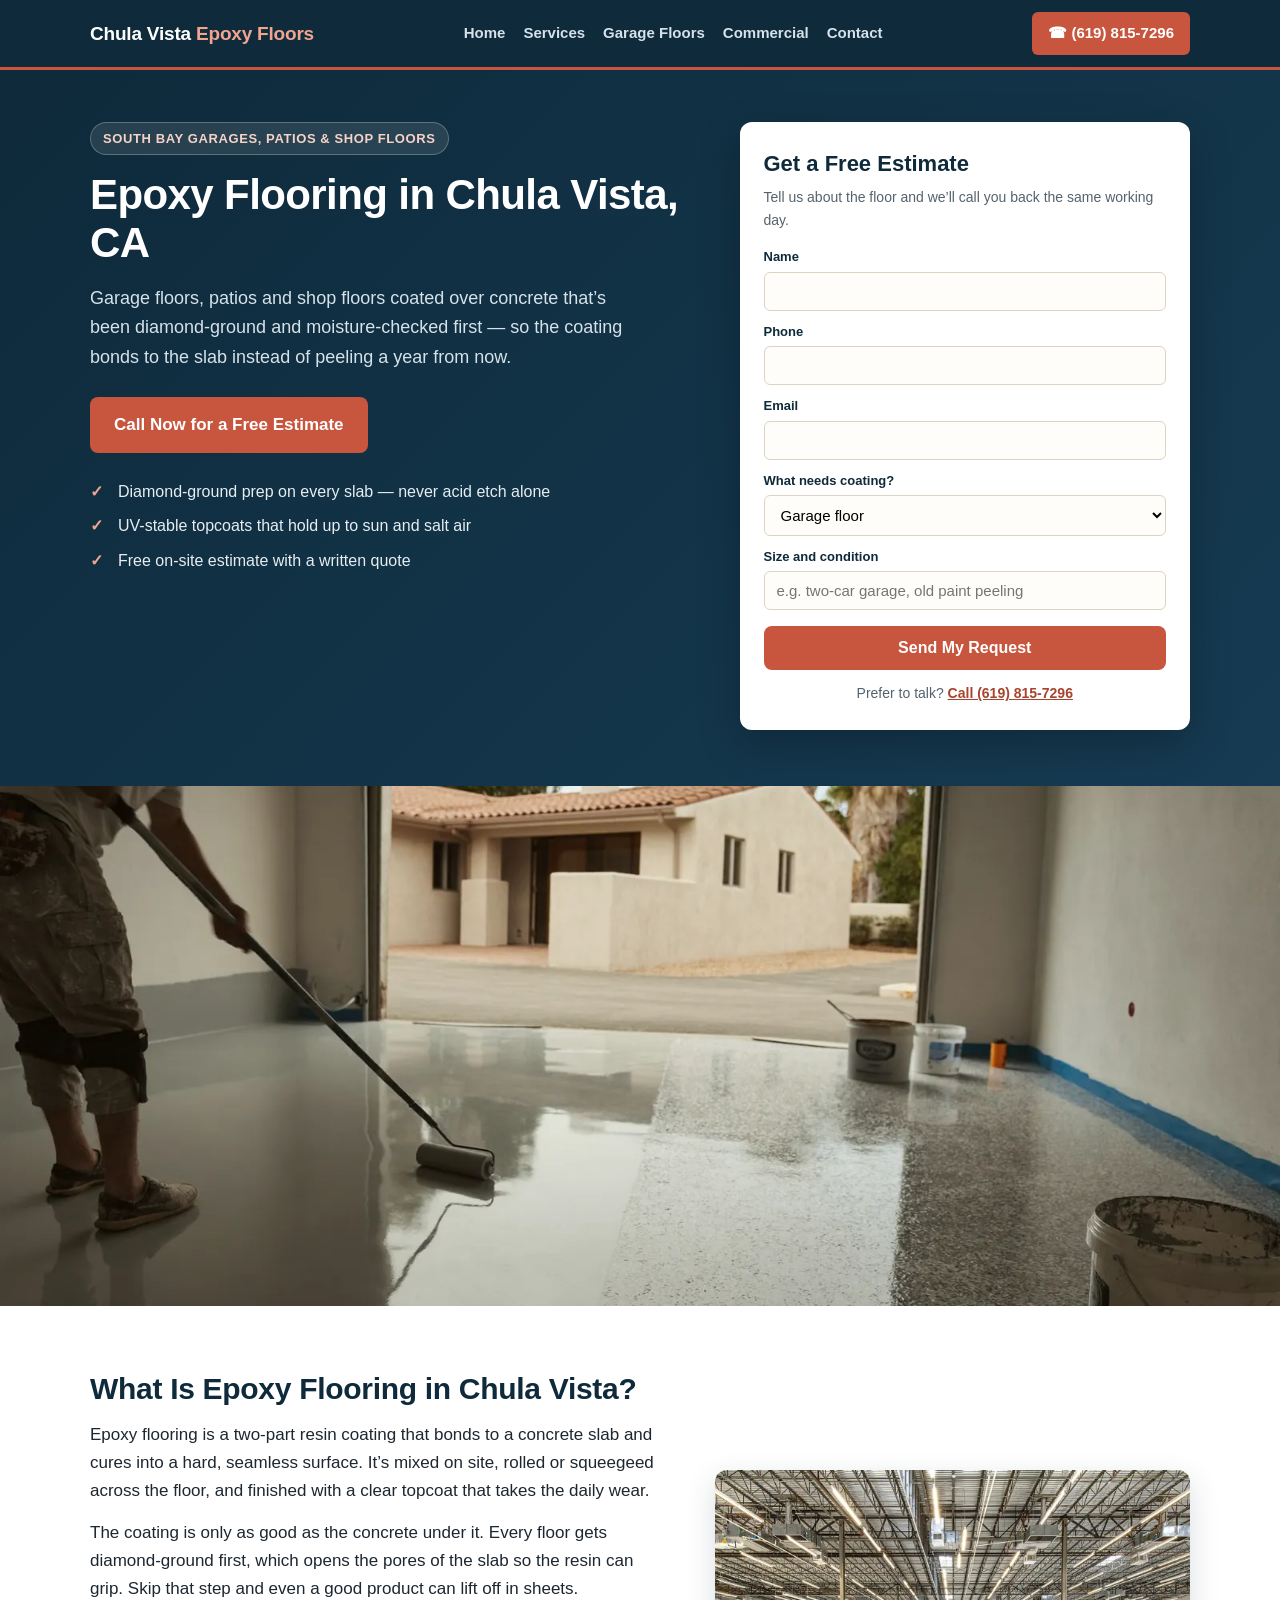
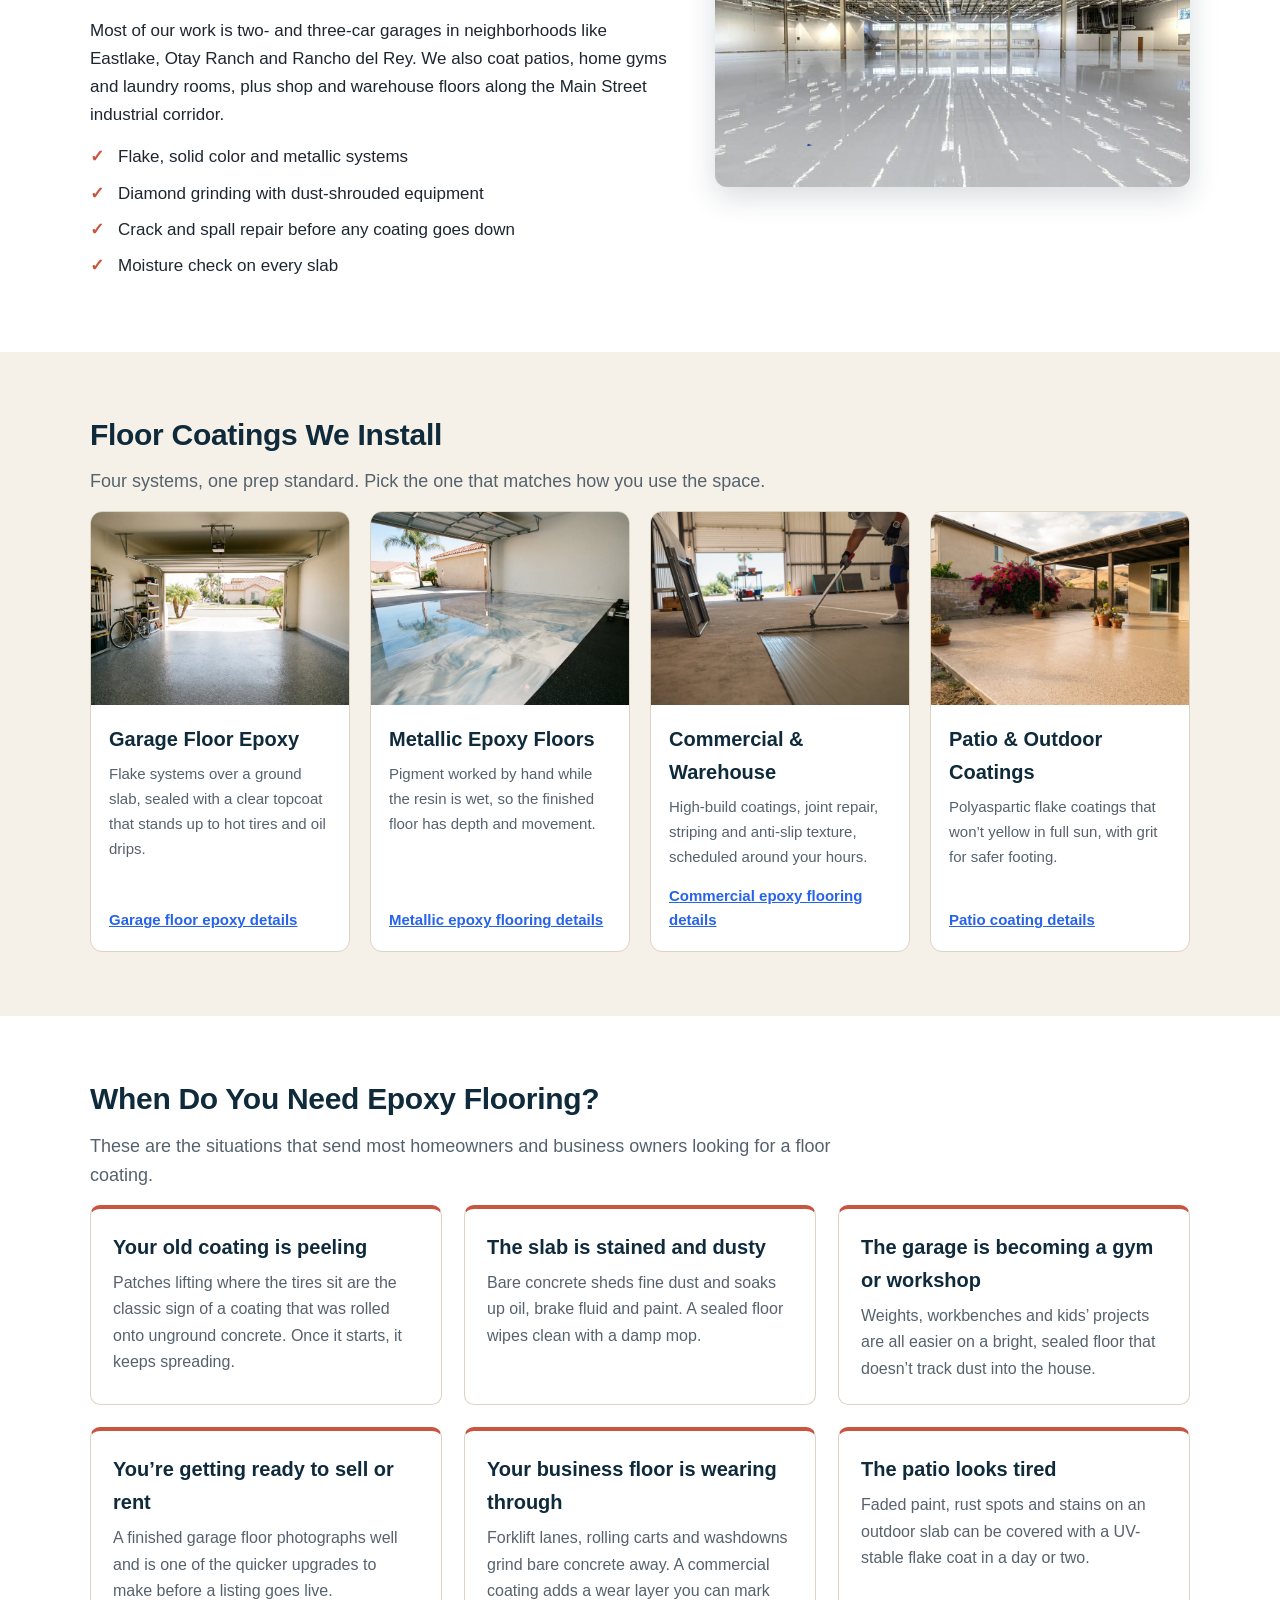
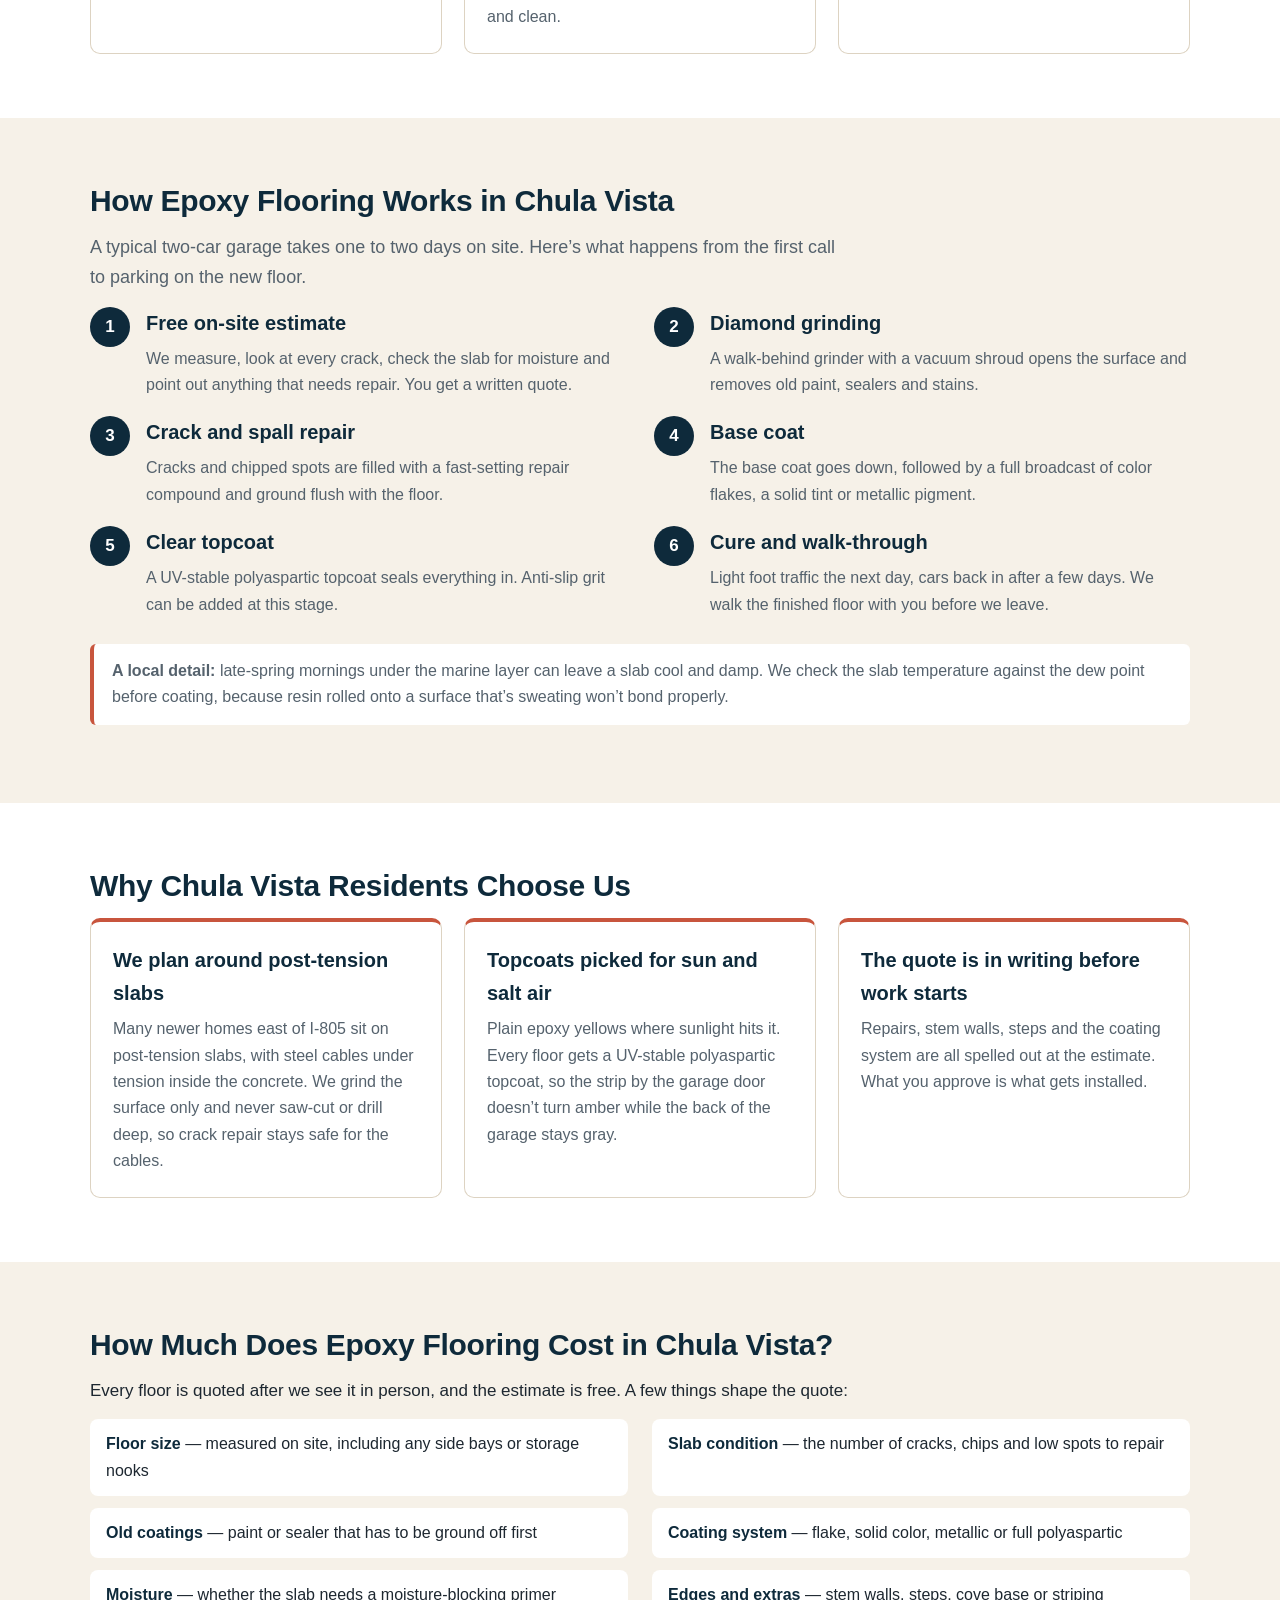
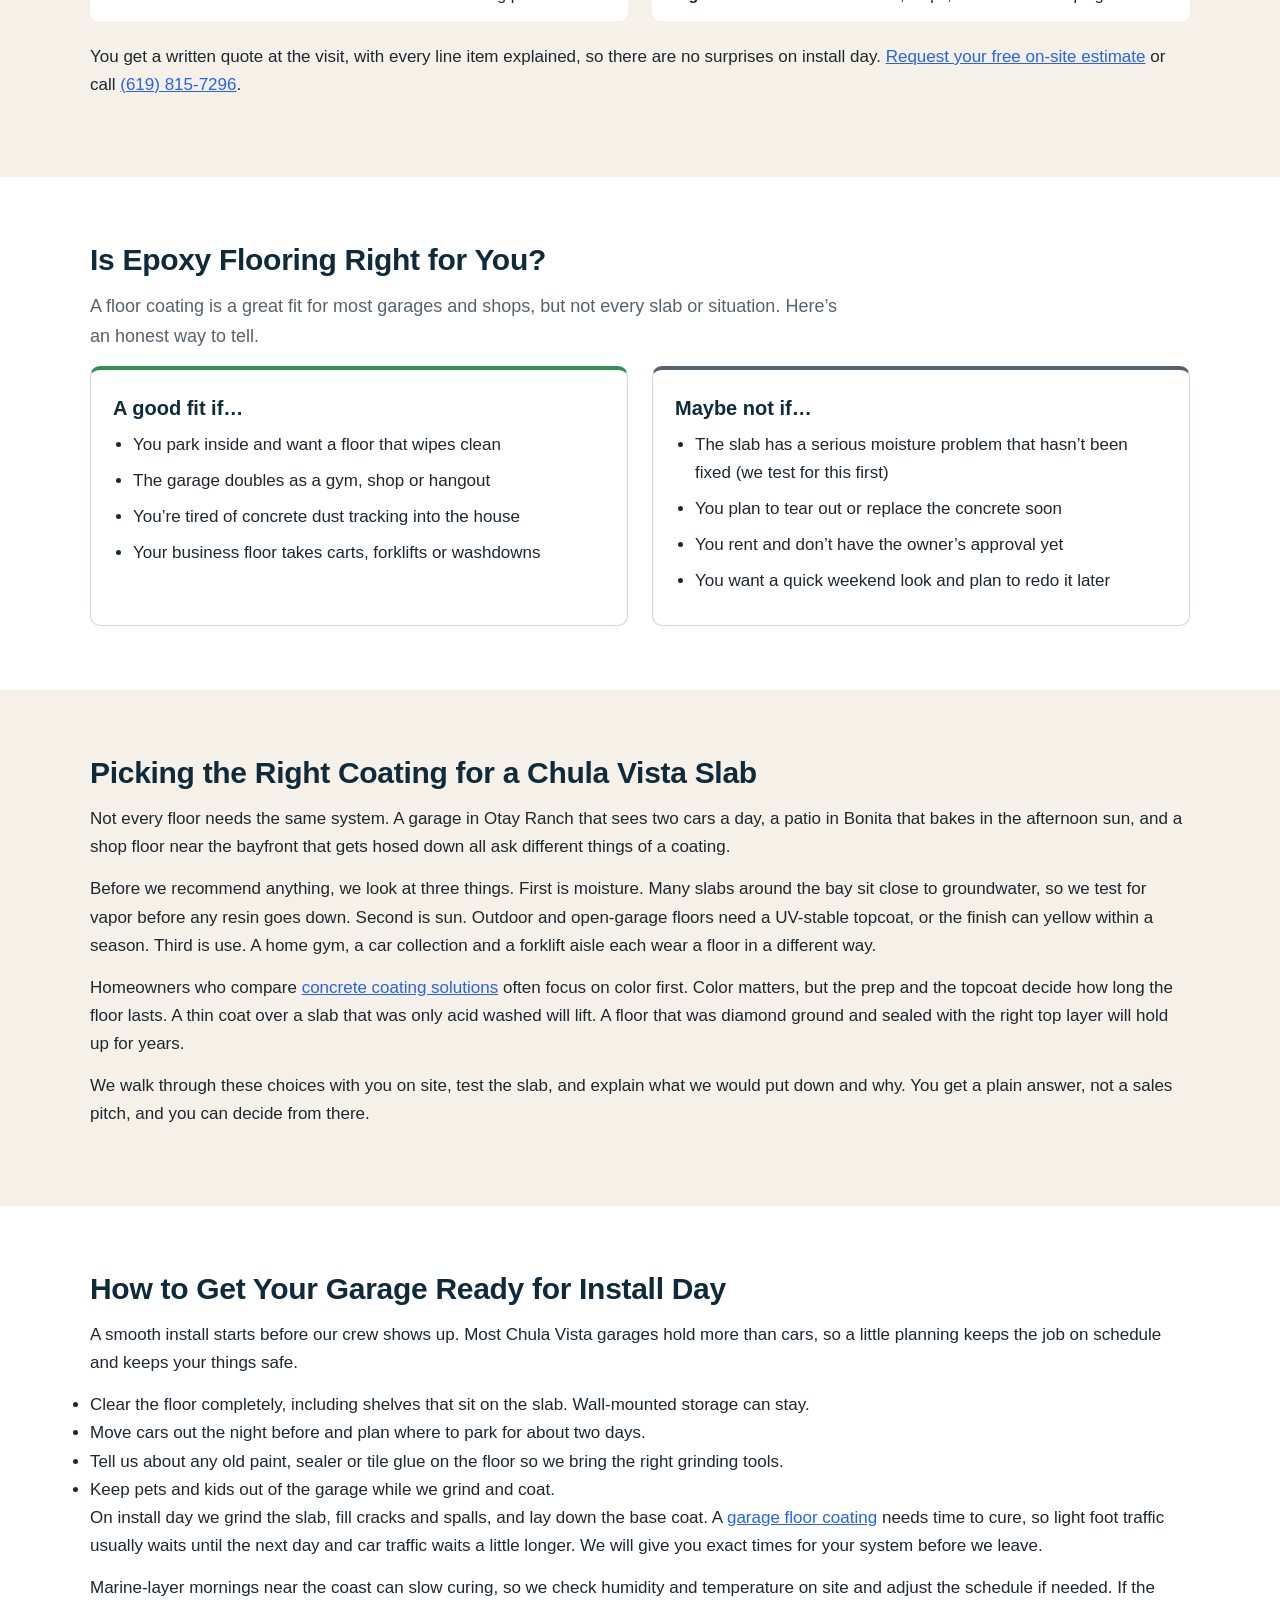
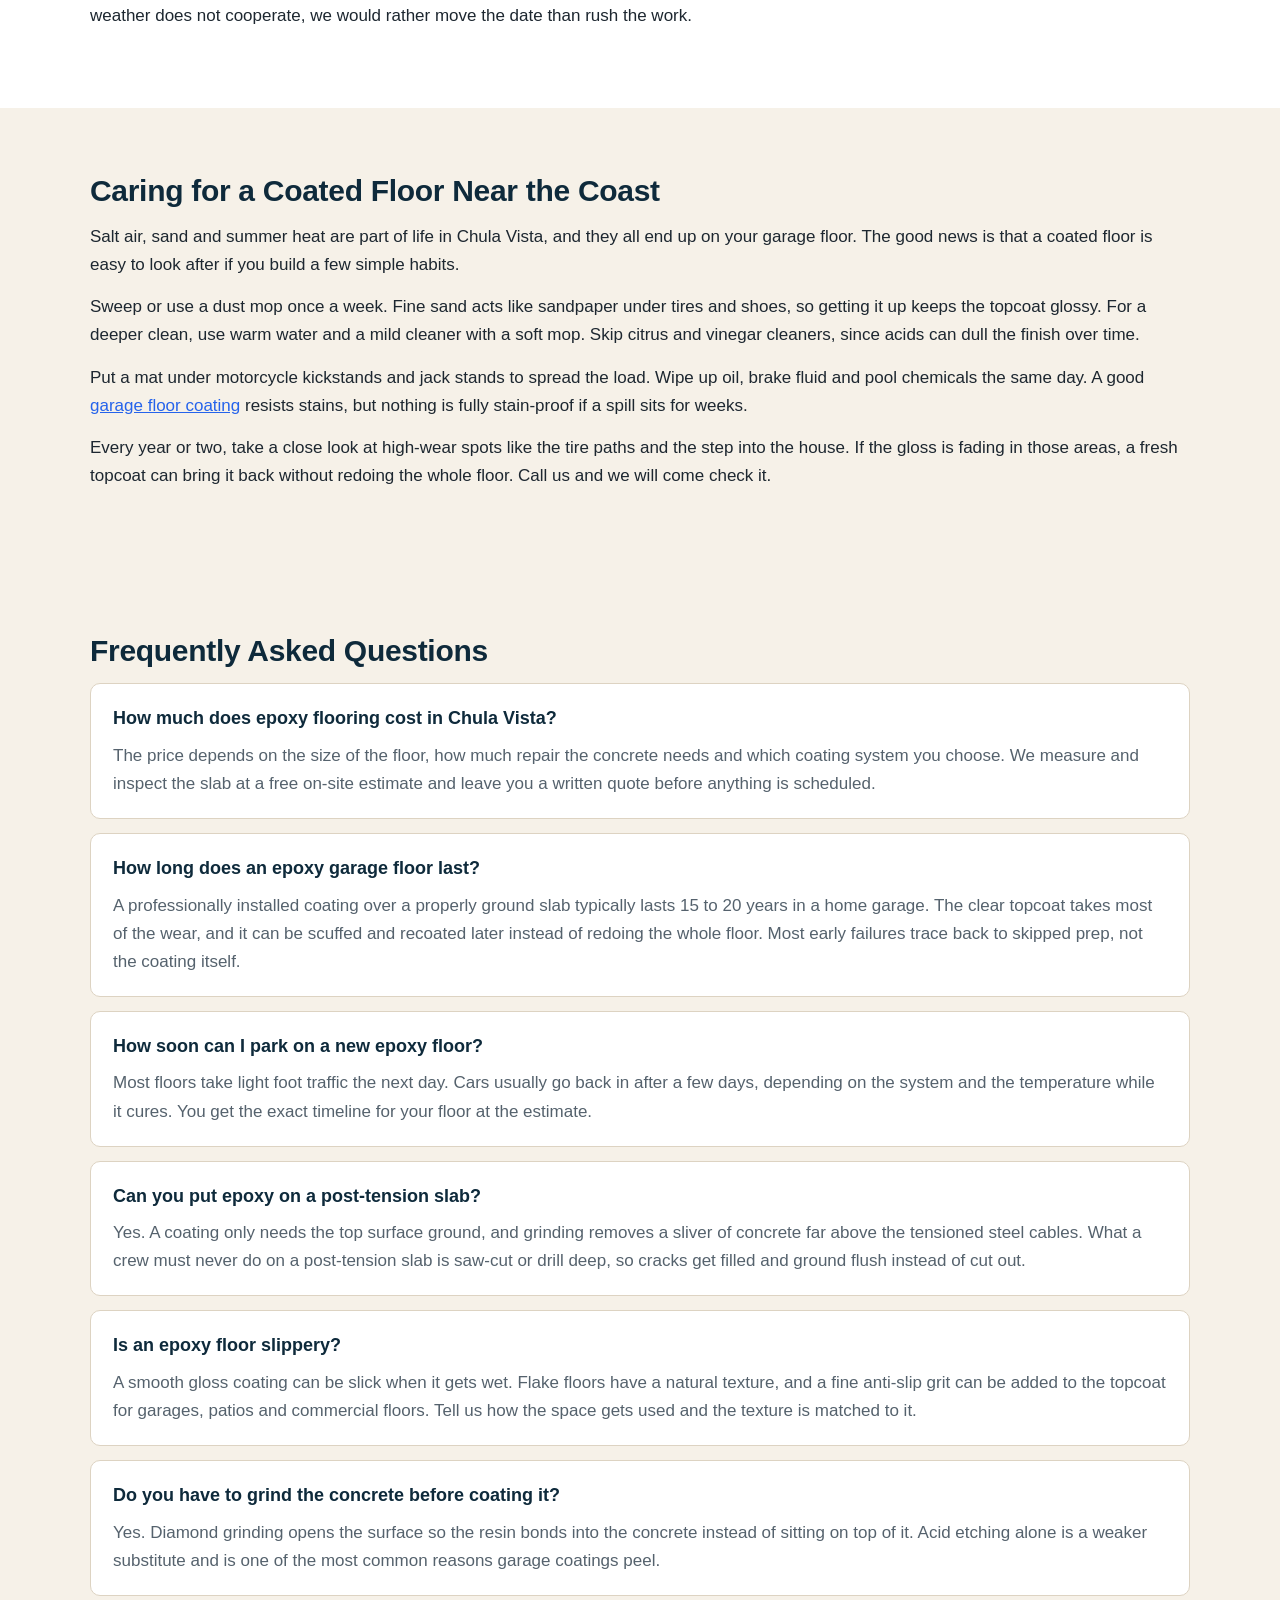
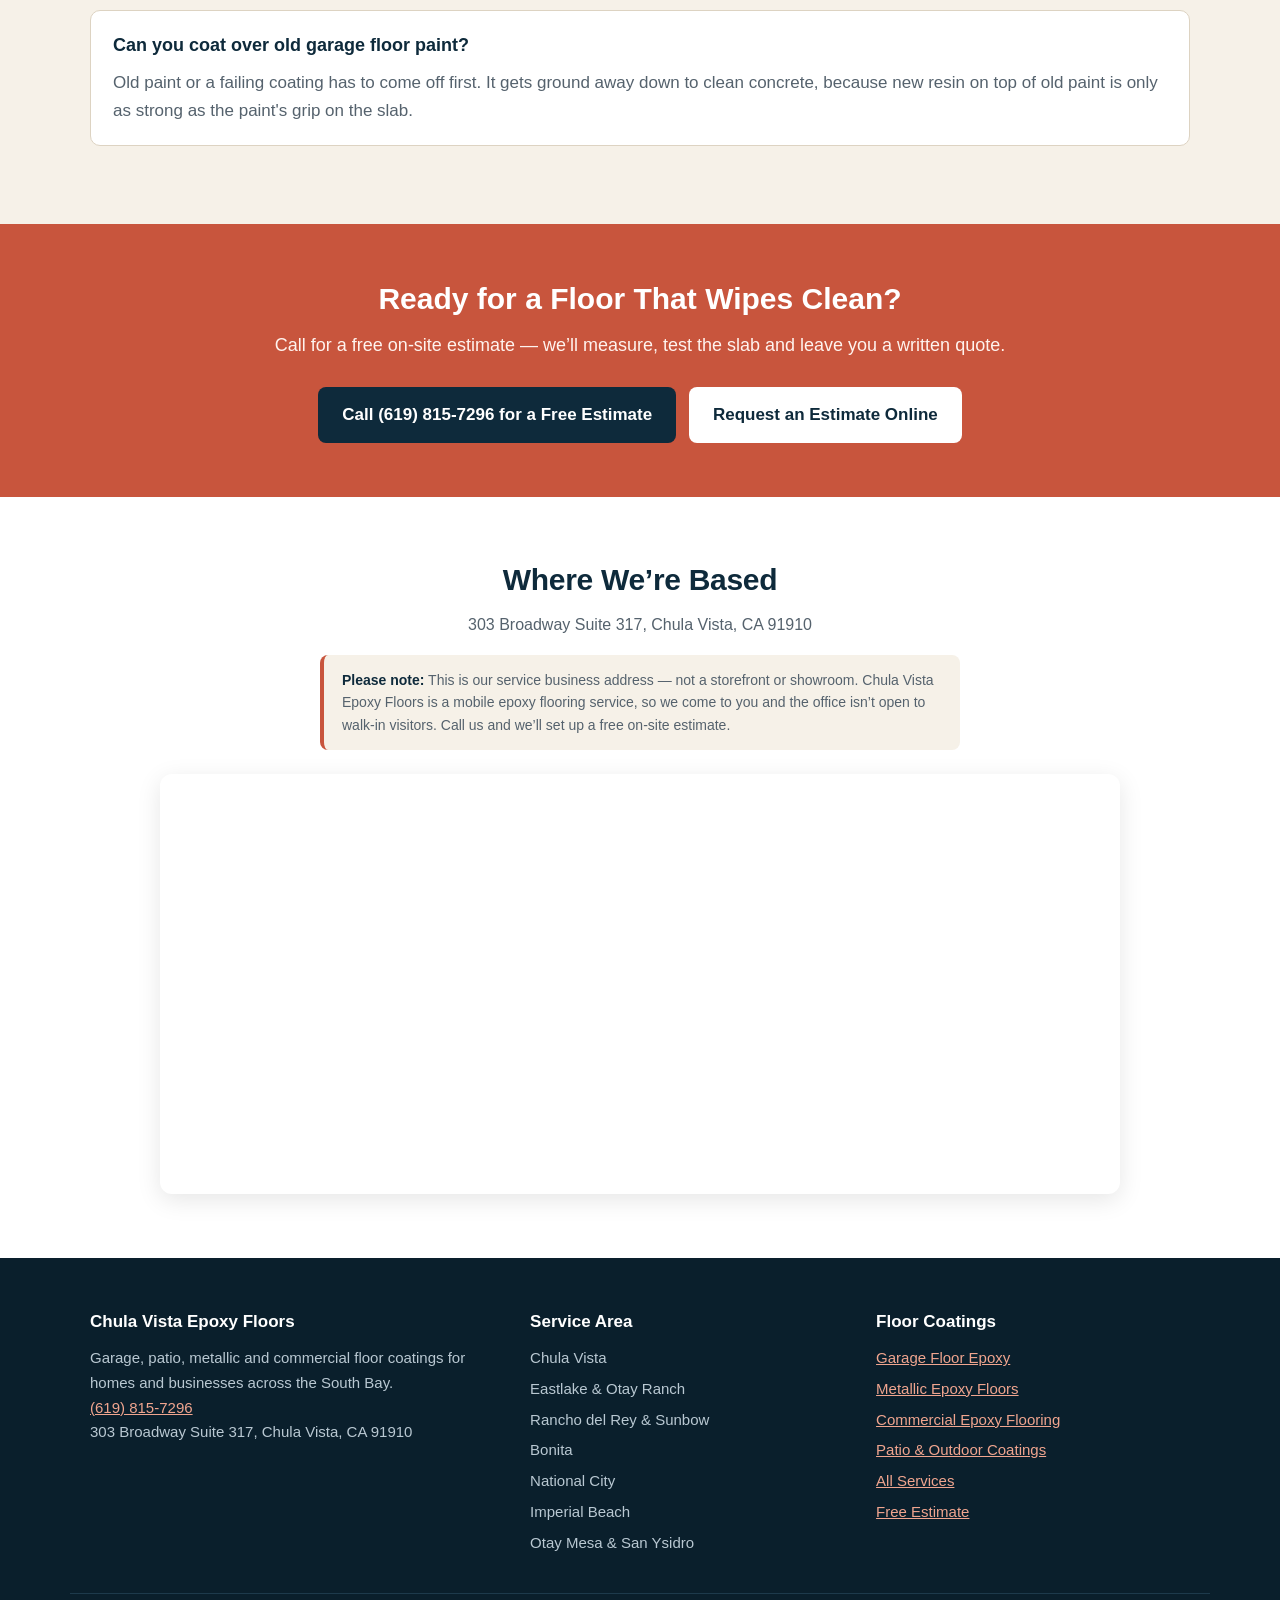
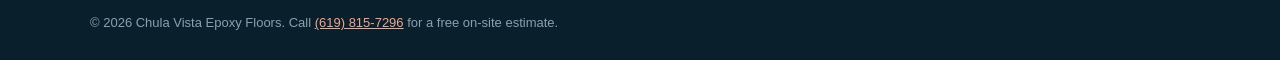
==== commit 7f1700d1: "Add backlinks to wylieepoxyflooring.com, portervilleepoxyflooring.com, fremontepoxyflooring.com (cir" ====
--- a/index.html
+++ b/index.html
@@ -336,6 +336,41 @@
   </div>
 </section>
 
+<section class="section alt">
+  <div class="wrap">
+    <h2>Picking the Right Coating for a Chula Vista Slab</h2>
+    <p>Not every floor needs the same system. A garage in Otay Ranch that sees two cars a day, a patio in Bonita that bakes in the afternoon sun, and a shop floor near the bayfront that gets hosed down all ask different things of a coating.</p>
+    <p>Before we recommend anything, we look at three things. First is moisture. Many slabs around the bay sit close to groundwater, so we test for vapor before any resin goes down. Second is sun. Outdoor and open-garage floors need a UV-stable topcoat, or the finish can yellow within a season. Third is use. A home gym, a car collection and a forklift aisle each wear a floor in a different way.</p>
+    <p>Homeowners who compare <a href="https://www.wylieepoxyflooring.com/">concrete coating solutions</a> often focus on color first. Color matters, but the prep and the topcoat decide how long the floor lasts. A thin coat over a slab that was only acid washed will lift. A floor that was diamond ground and sealed with the right top layer will hold up for years.</p>
+    <p>We walk through these choices with you on site, test the slab, and explain what we would put down and why. You get a plain answer, not a sales pitch, and you can decide from there.</p>
+  </div>
+</section>
+
+<section class="section">
+  <div class="wrap">
+    <h2>How to Get Your Garage Ready for Install Day</h2>
+    <p>A smooth install starts before our crew shows up. Most Chula Vista garages hold more than cars, so a little planning keeps the job on schedule and keeps your things safe.</p>
+    <ul>
+      <li>Clear the floor completely, including shelves that sit on the slab. Wall-mounted storage can stay.</li>
+      <li>Move cars out the night before and plan where to park for about two days.</li>
+      <li>Tell us about any old paint, sealer or tile glue on the floor so we bring the right grinding tools.</li>
+      <li>Keep pets and kids out of the garage while we grind and coat.</li>
+    </ul>
+    <p>On install day we grind the slab, fill cracks and spalls, and lay down the base coat. A <a href="https://www.portervilleepoxyflooring.com/">garage floor coating</a> needs time to cure, so light foot traffic usually waits until the next day and car traffic waits a little longer. We will give you exact times for your system before we leave.</p>
+    <p>Marine-layer mornings near the coast can slow curing, so we check humidity and temperature on site and adjust the schedule if needed. If the weather does not cooperate, we would rather move the date than rush the work.</p>
+  </div>
+</section>
+
+<section class="section alt">
+  <div class="wrap">
+    <h2>Caring for a Coated Floor Near the Coast</h2>
+    <p>Salt air, sand and summer heat are part of life in Chula Vista, and they all end up on your garage floor. The good news is that a coated floor is easy to look after if you build a few simple habits.</p>
+    <p>Sweep or use a dust mop once a week. Fine sand acts like sandpaper under tires and shoes, so getting it up keeps the topcoat glossy. For a deeper clean, use warm water and a mild cleaner with a soft mop. Skip citrus and vinegar cleaners, since acids can dull the finish over time.</p>
+    <p>Put a mat under motorcycle kickstands and jack stands to spread the load. Wipe up oil, brake fluid and pool chemicals the same day. A good <a href="https://www.fremontepoxyflooring.com/">garage floor coating</a> resists stains, but nothing is fully stain-proof if a spill sits for weeks.</p>
+    <p>Every year or two, take a close look at high-wear spots like the tire paths and the step into the house. If the gloss is fading in those areas, a fresh topcoat can bring it back without redoing the whole floor. Call us and we will come check it.</p>
+  </div>
+</section>
+
 <!-- FAQ -->
 <section class="section alt">
   <div class="wrap">
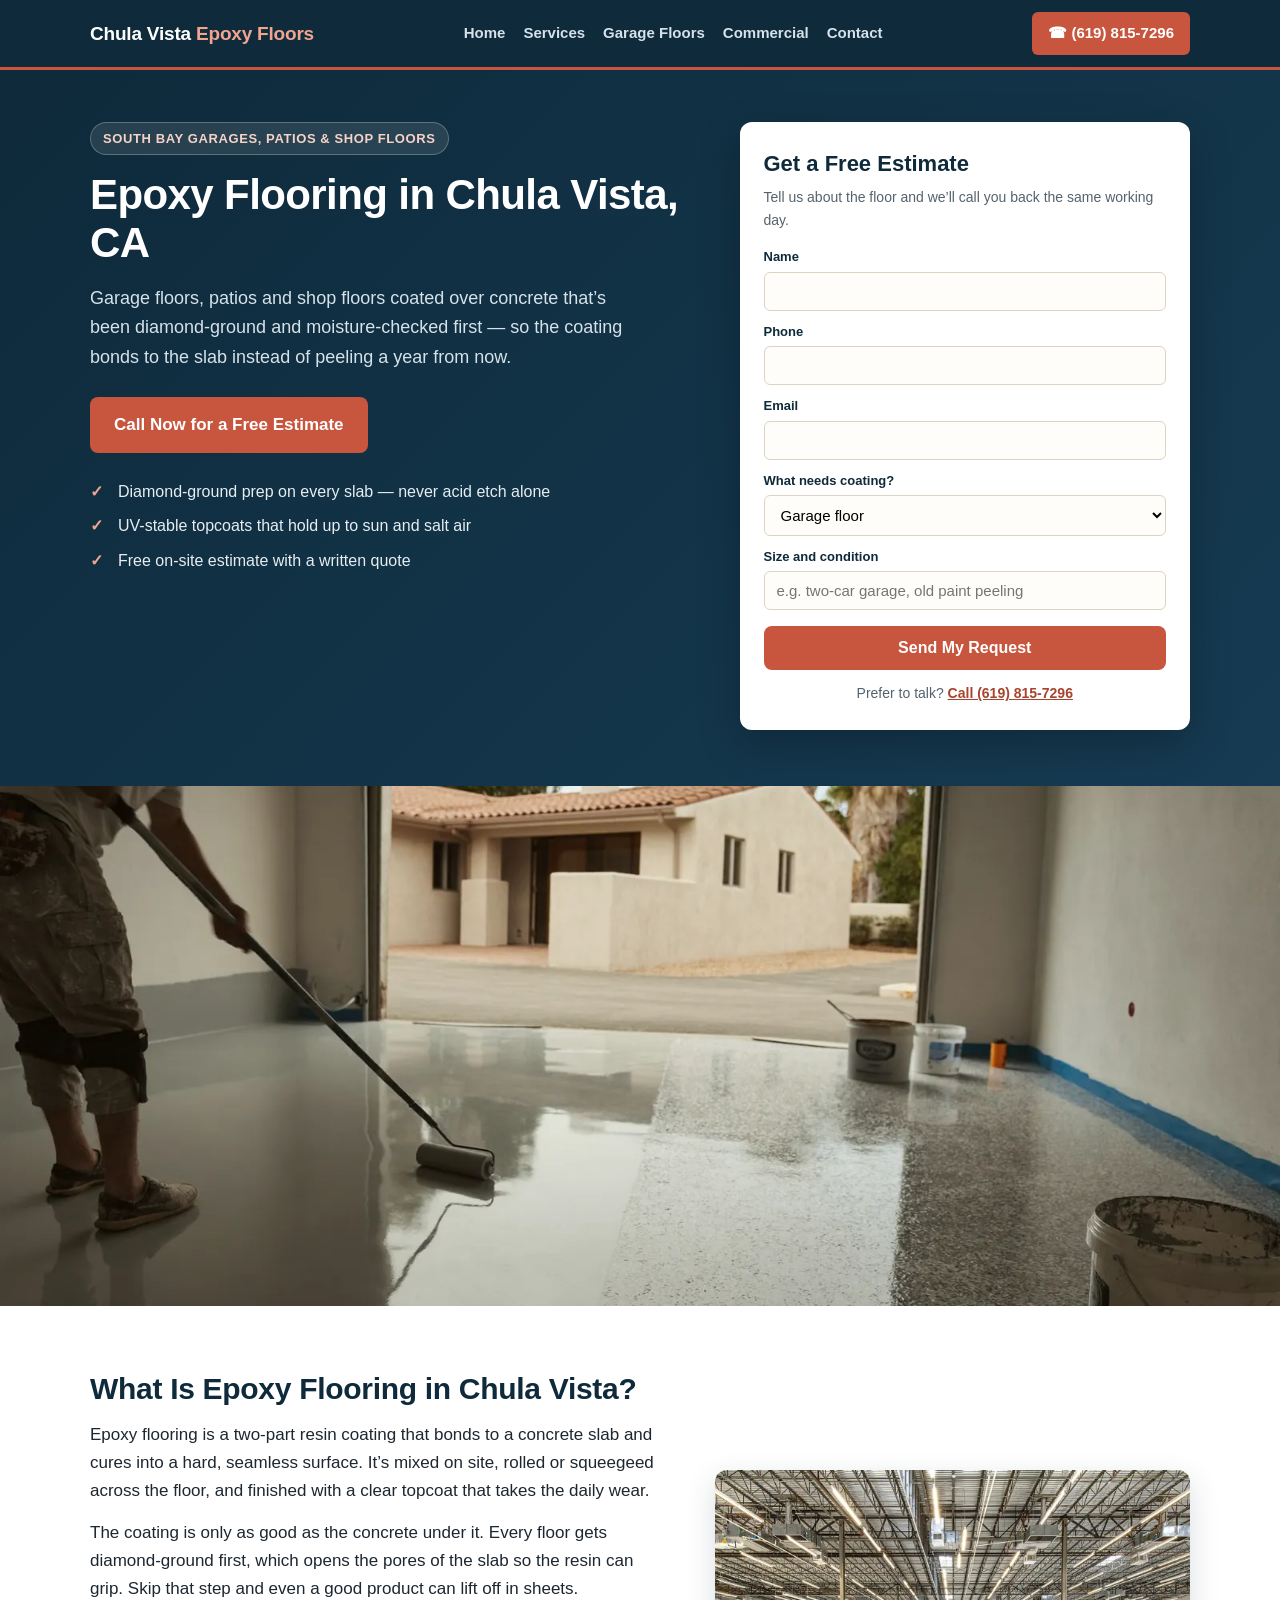
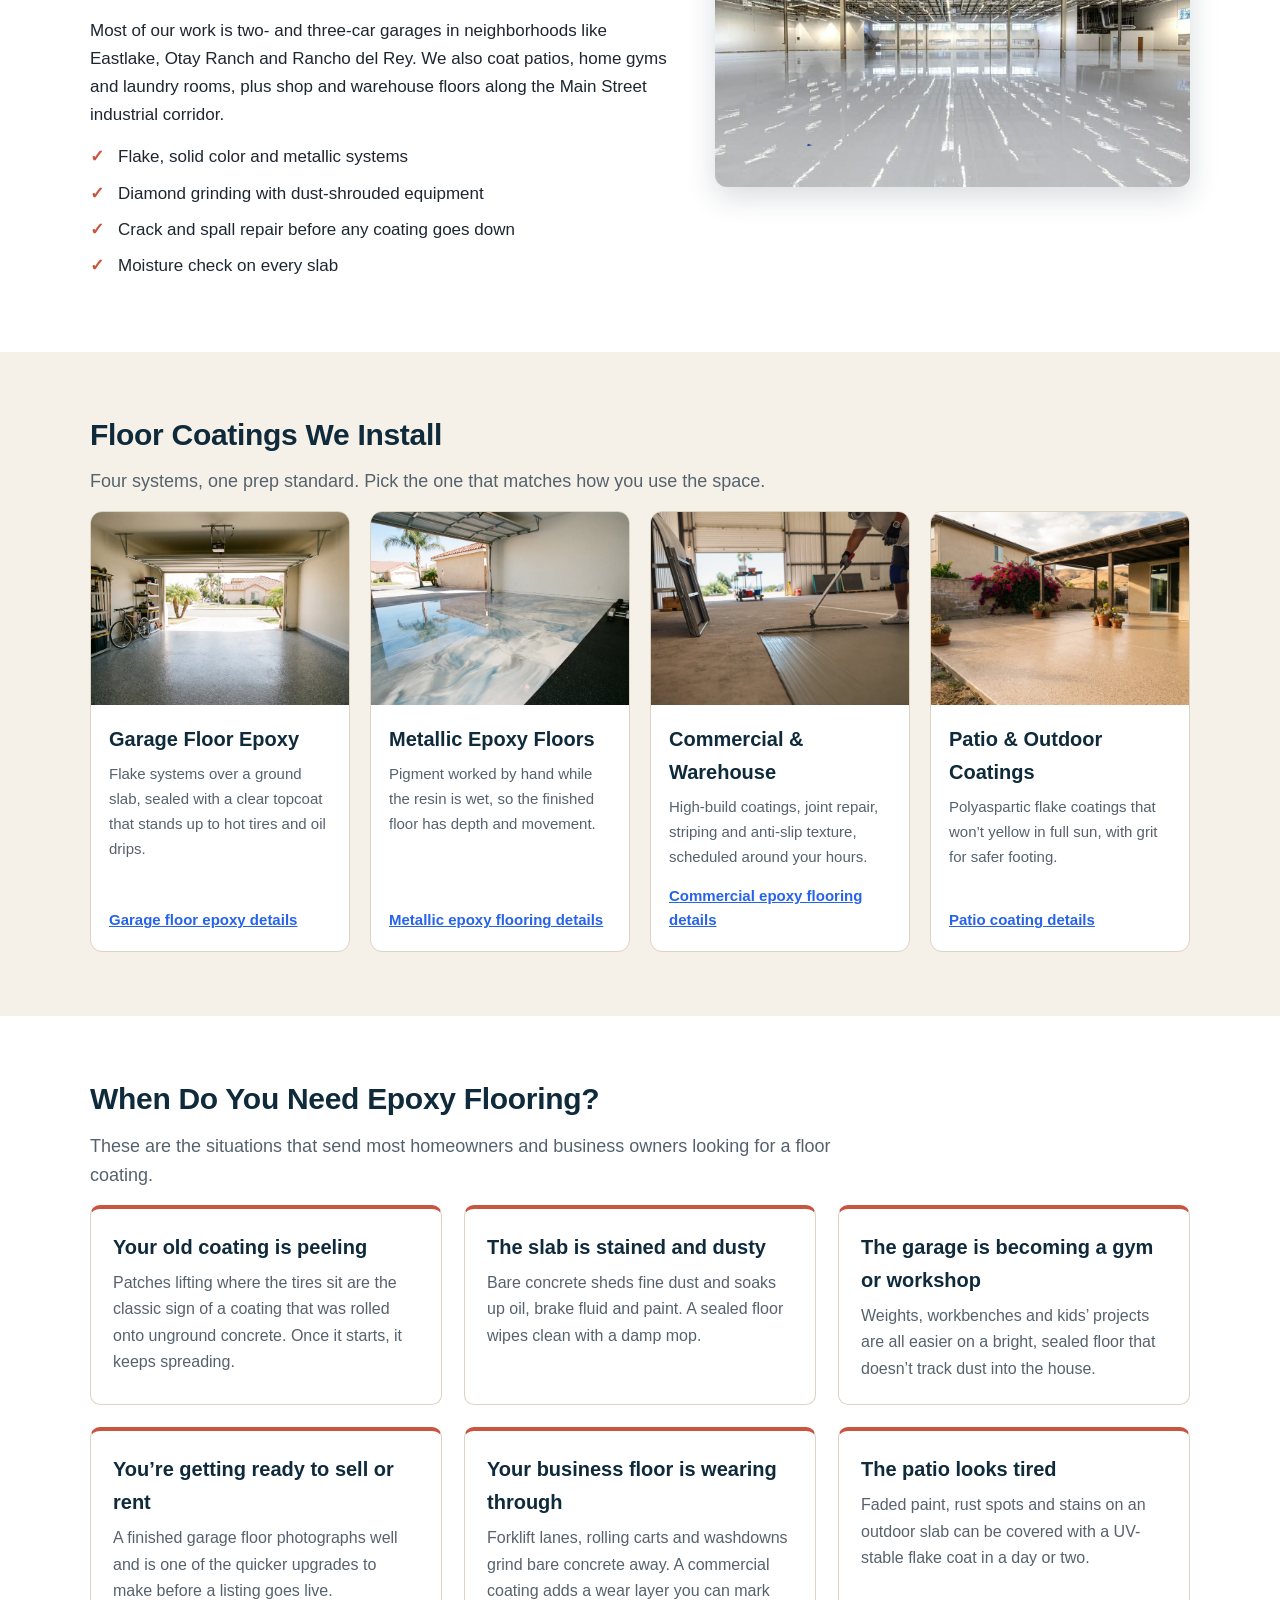
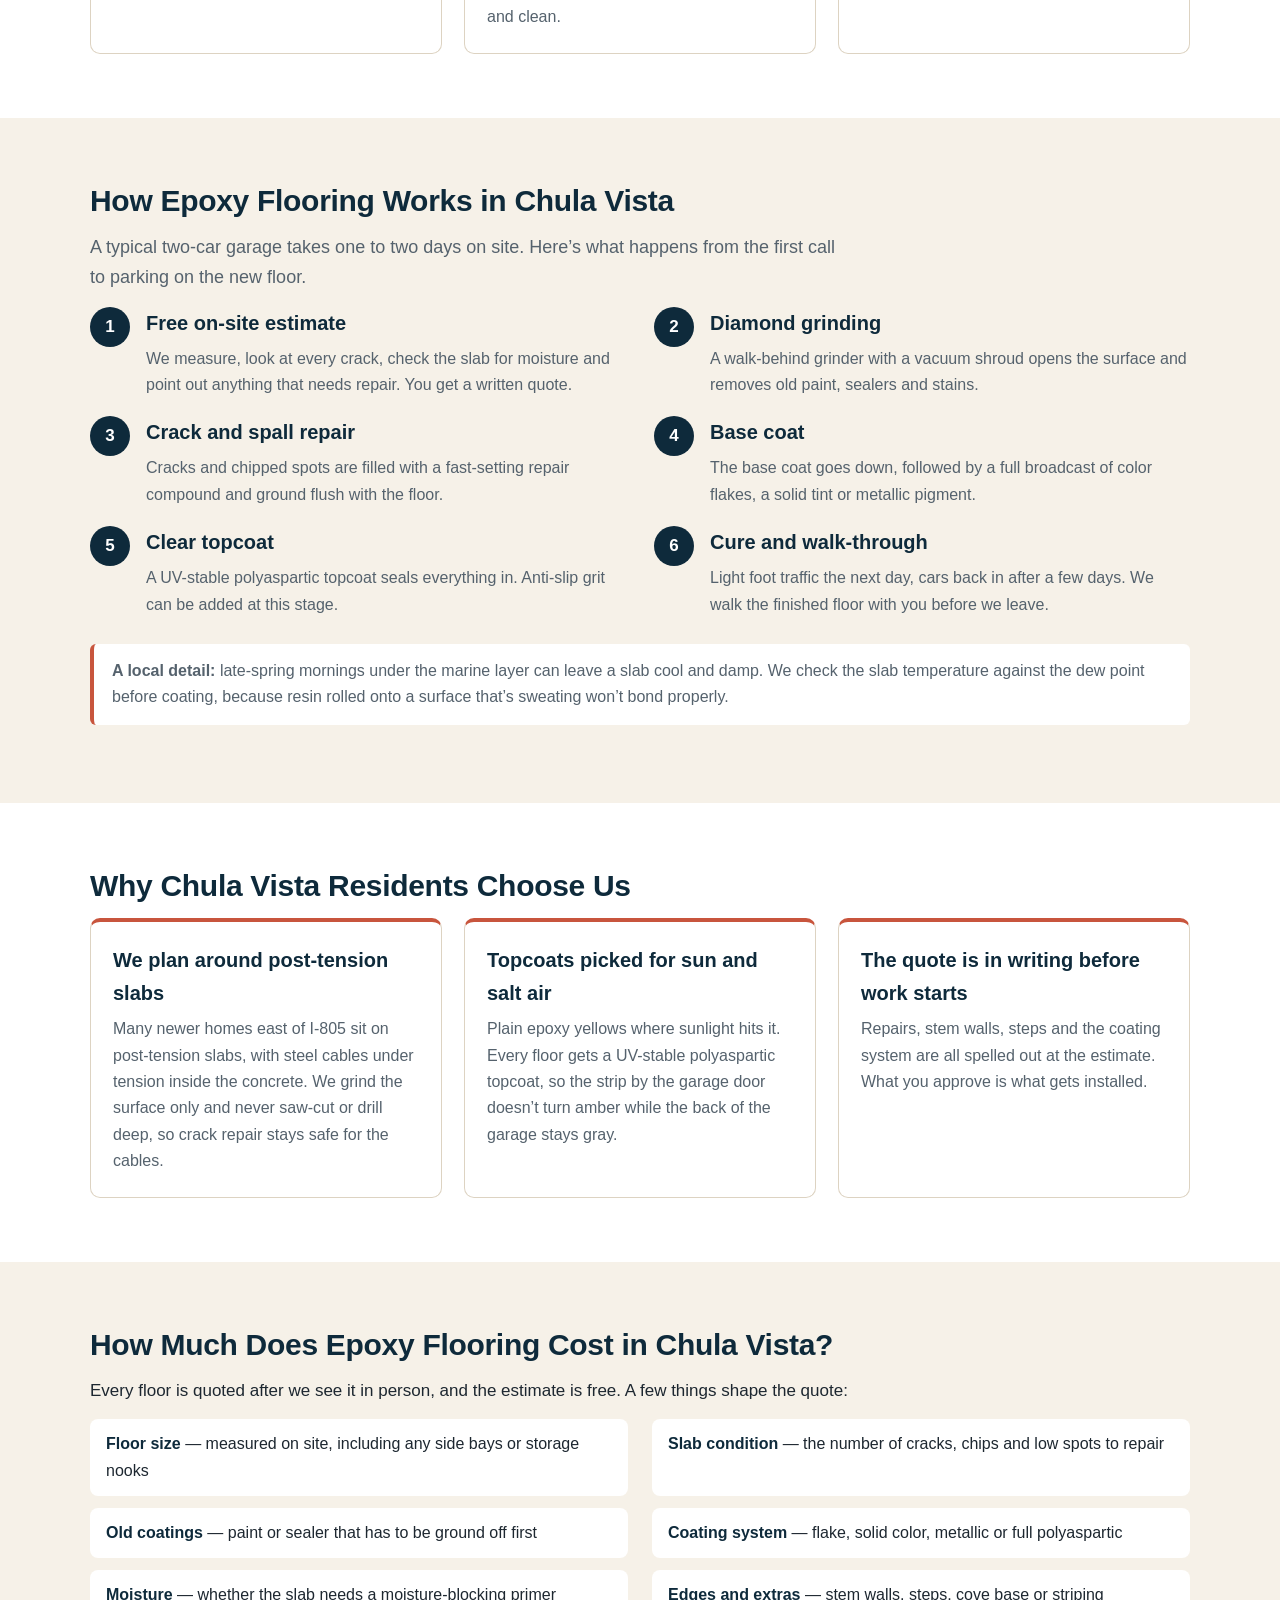
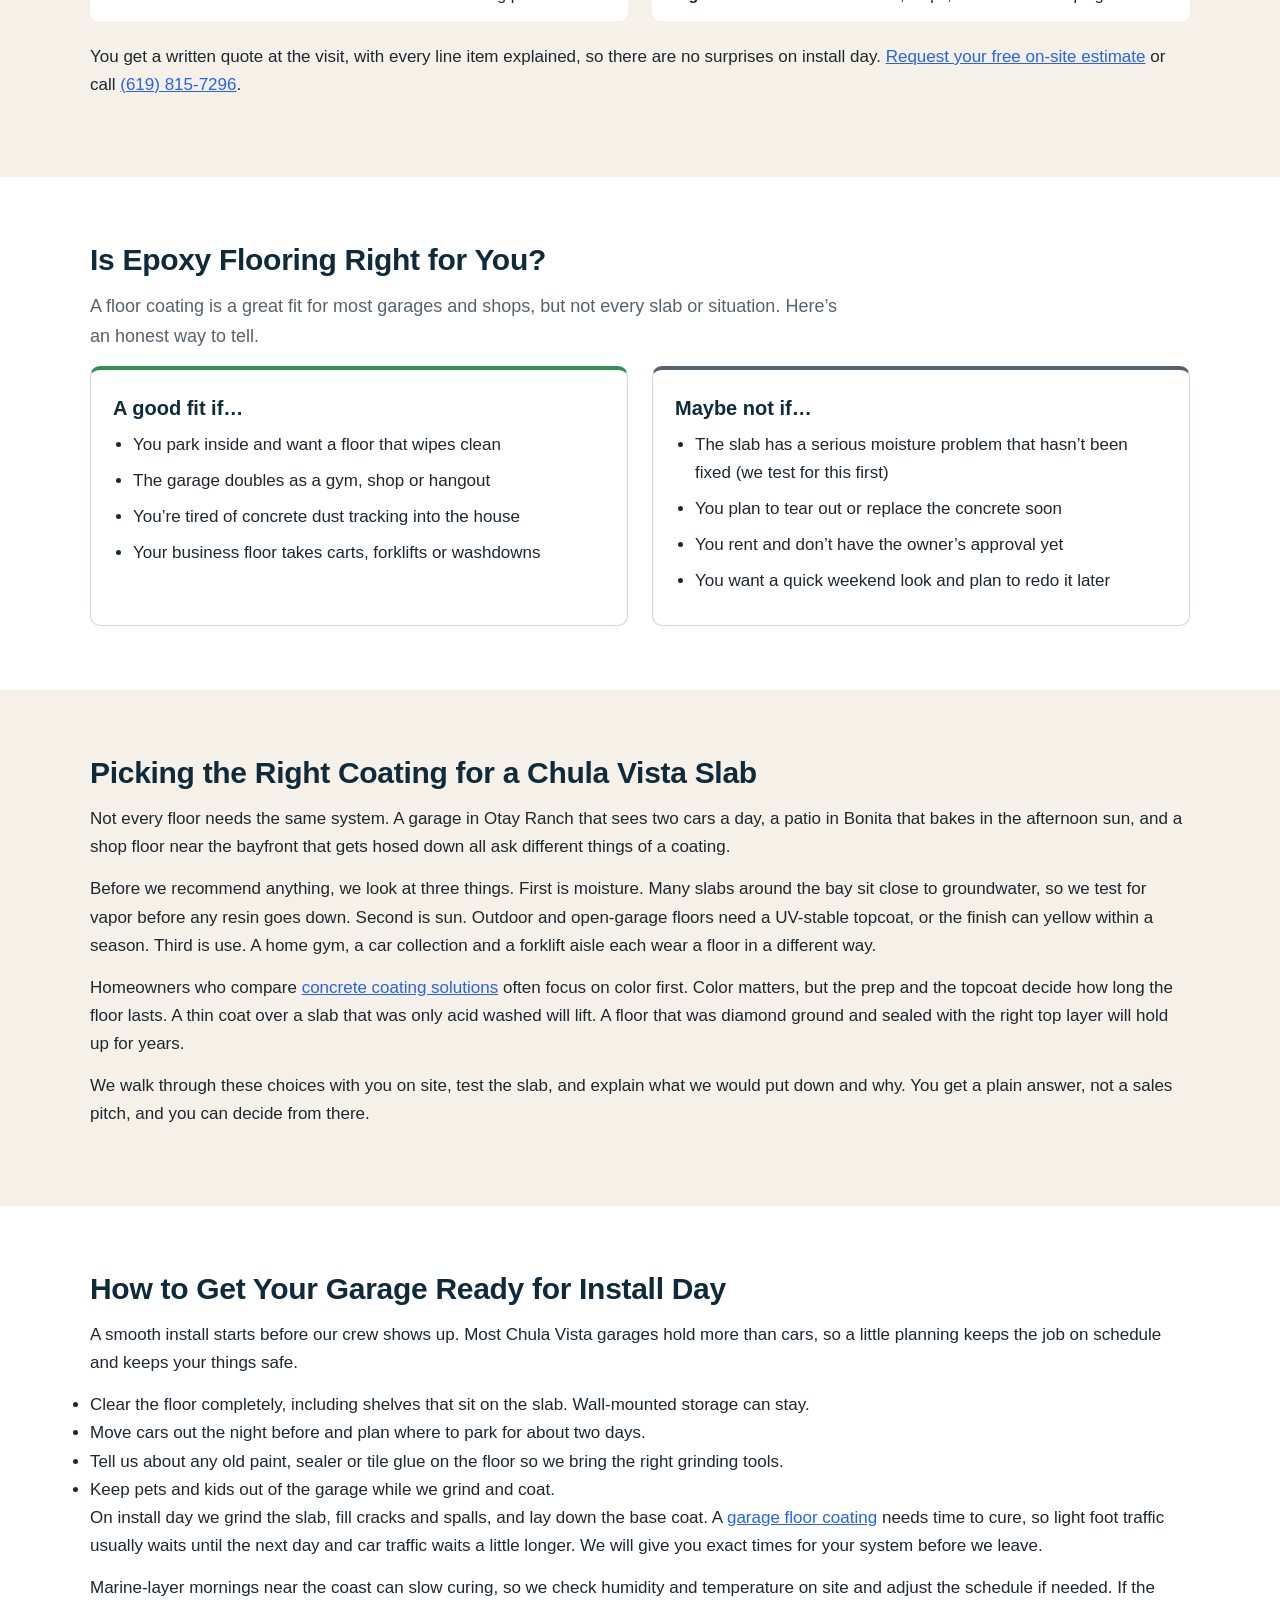
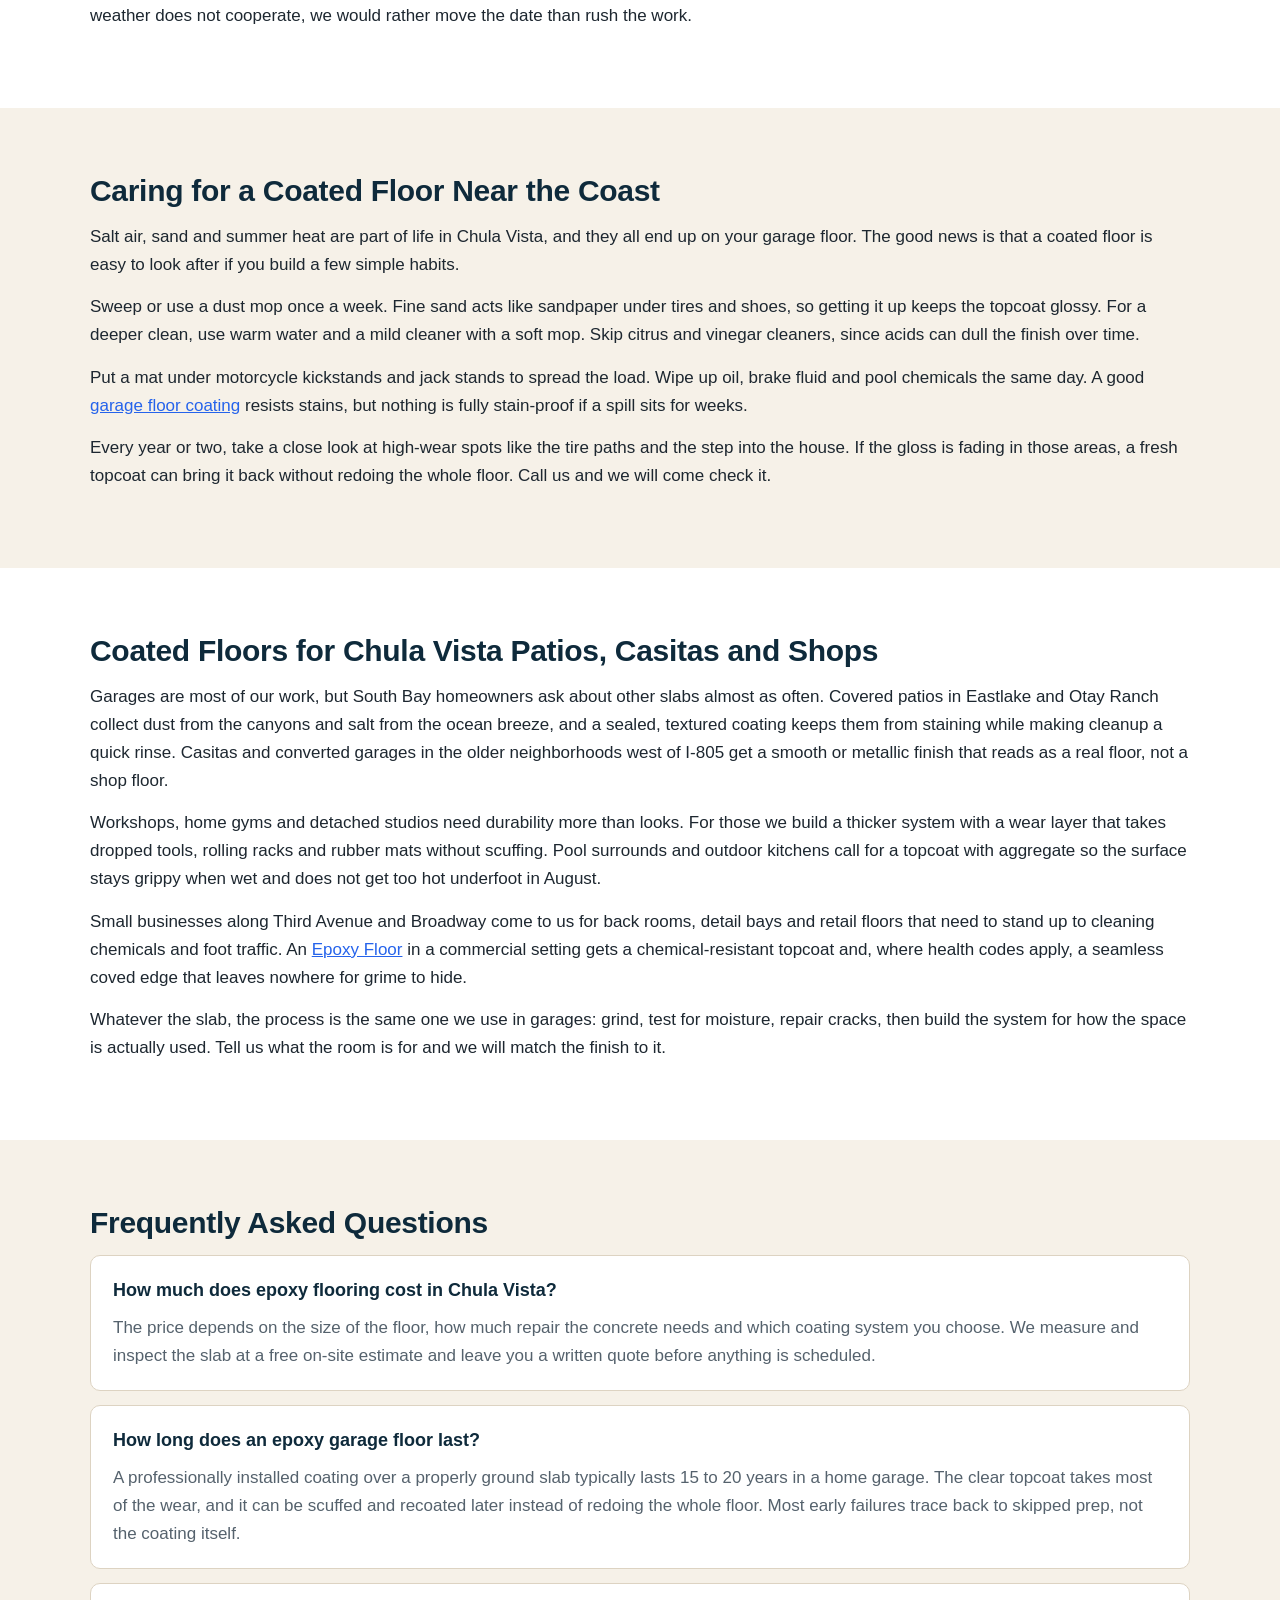
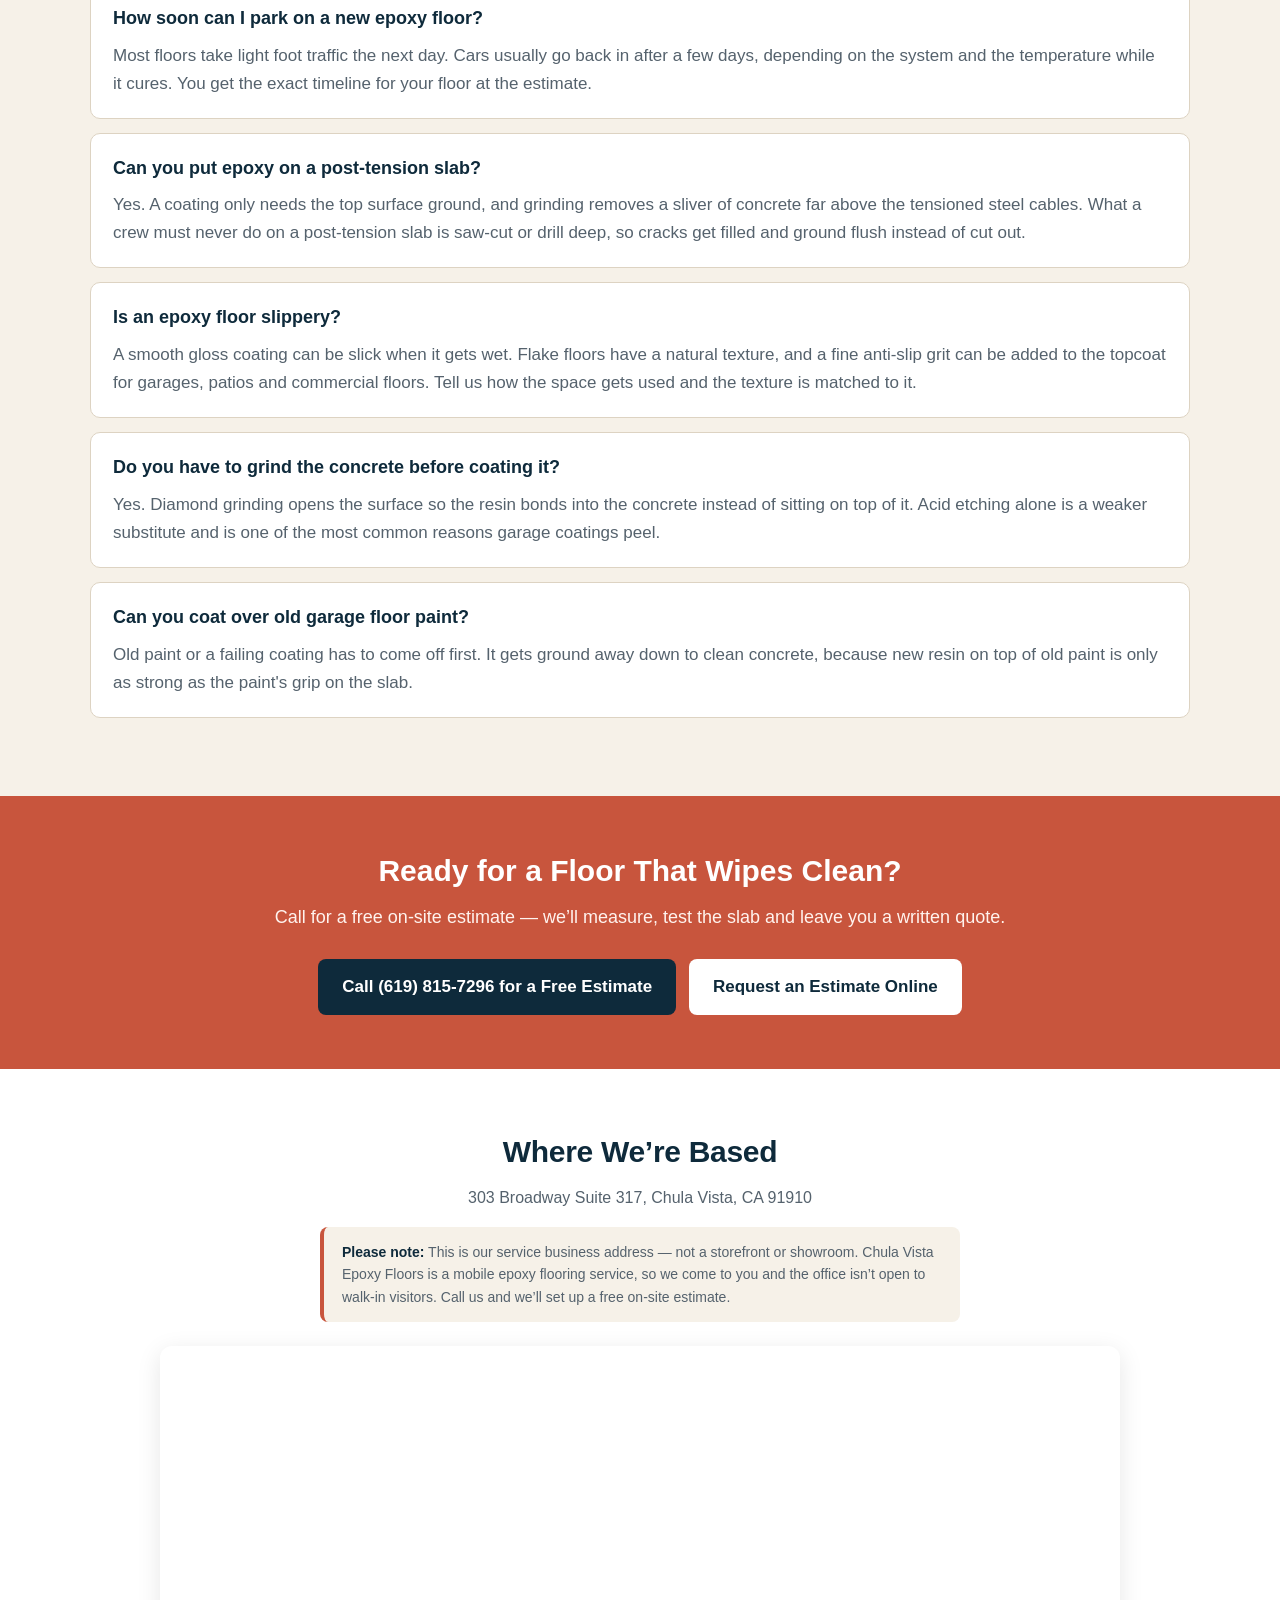
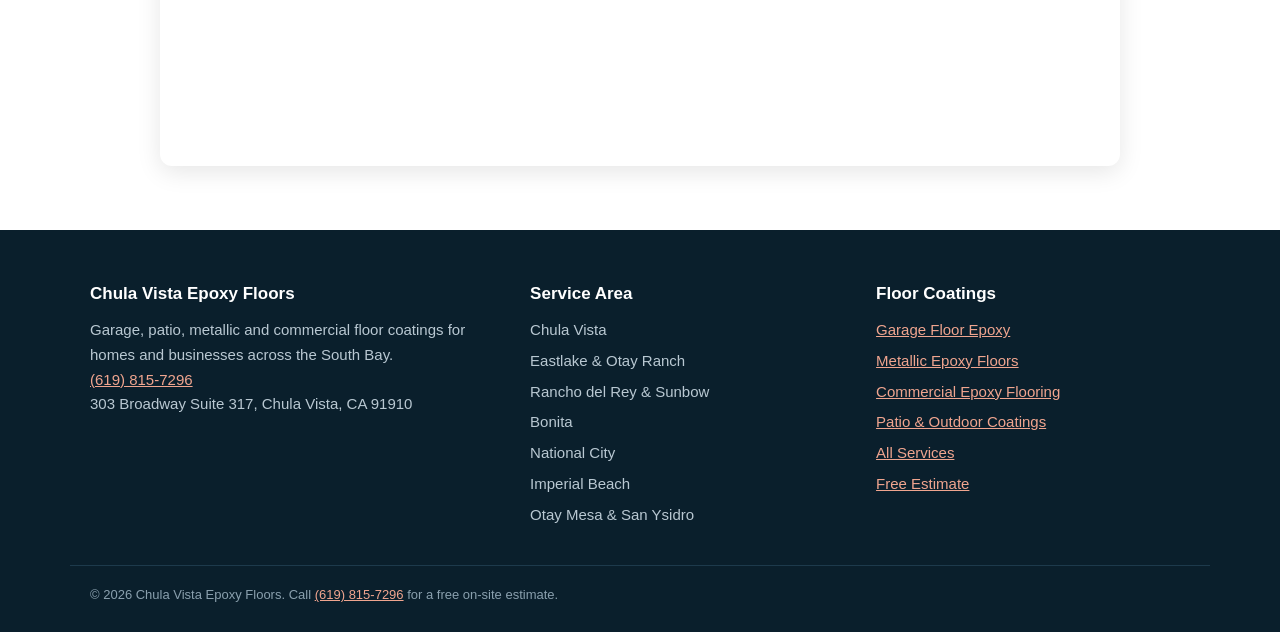
==== commit 8b4f1b7e: "Add backlink to decaturepoxyflooring.com (circle #277)" ====
--- a/index.html
+++ b/index.html
@@ -371,6 +371,16 @@
   </div>
 </section>
 
+<section class="section">
+  <div class="wrap">
+    <h2>Coated Floors for Chula Vista Patios, Casitas and Shops</h2>
+    <p>Garages are most of our work, but South Bay homeowners ask about other slabs almost as often. Covered patios in Eastlake and Otay Ranch collect dust from the canyons and salt from the ocean breeze, and a sealed, textured coating keeps them from staining while making cleanup a quick rinse. Casitas and converted garages in the older neighborhoods west of I-805 get a smooth or metallic finish that reads as a real floor, not a shop floor.</p>
+    <p>Workshops, home gyms and detached studios need durability more than looks. For those we build a thicker system with a wear layer that takes dropped tools, rolling racks and rubber mats without scuffing. Pool surrounds and outdoor kitchens call for a topcoat with aggregate so the surface stays grippy when wet and does not get too hot underfoot in August.</p>
+    <p>Small businesses along Third Avenue and Broadway come to us for back rooms, detail bays and retail floors that need to stand up to cleaning chemicals and foot traffic. An <a href="https://www.decaturepoxyflooring.com/">Epoxy Floor</a> in a commercial setting gets a chemical-resistant topcoat and, where health codes apply, a seamless coved edge that leaves nowhere for grime to hide.</p>
+    <p>Whatever the slab, the process is the same one we use in garages: grind, test for moisture, repair cracks, then build the system for how the space is actually used. Tell us what the room is for and we will match the finish to it.</p>
+  </div>
+</section>
+
 <!-- FAQ -->
 <section class="section alt">
   <div class="wrap">
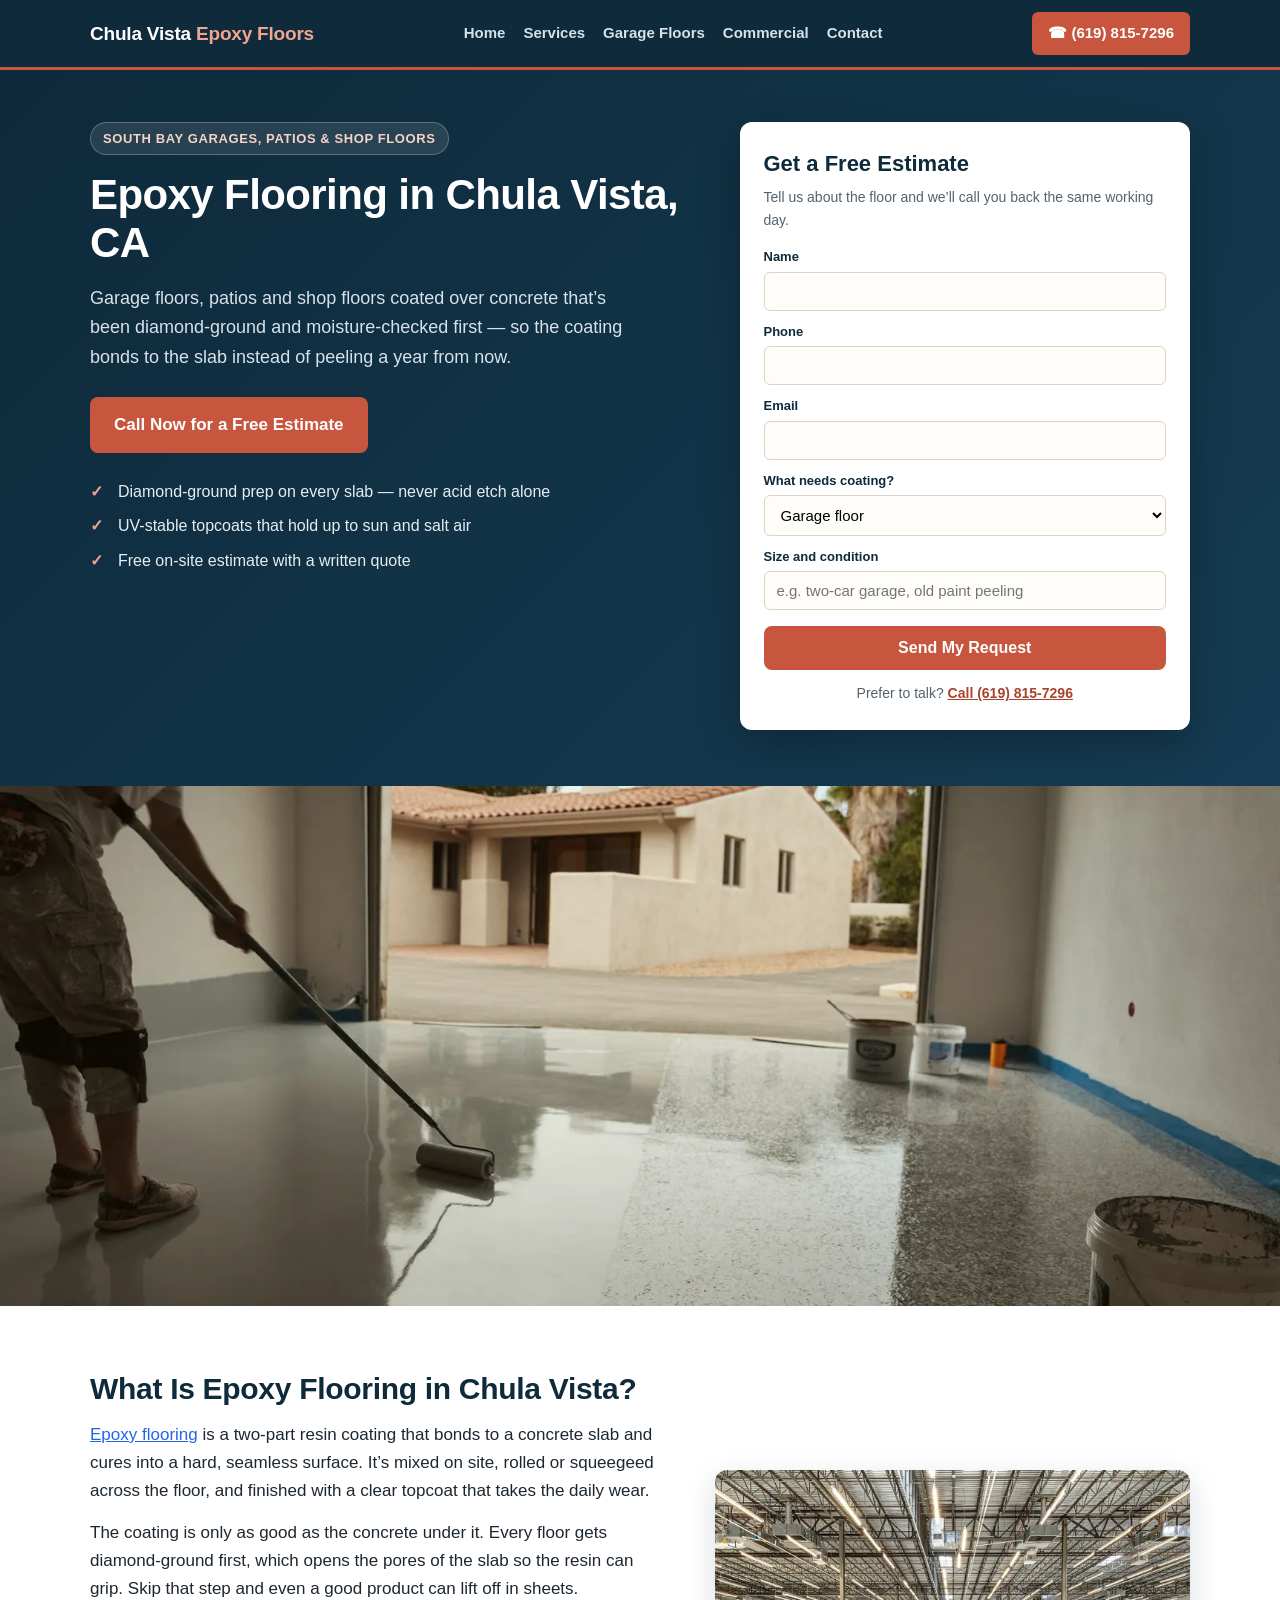
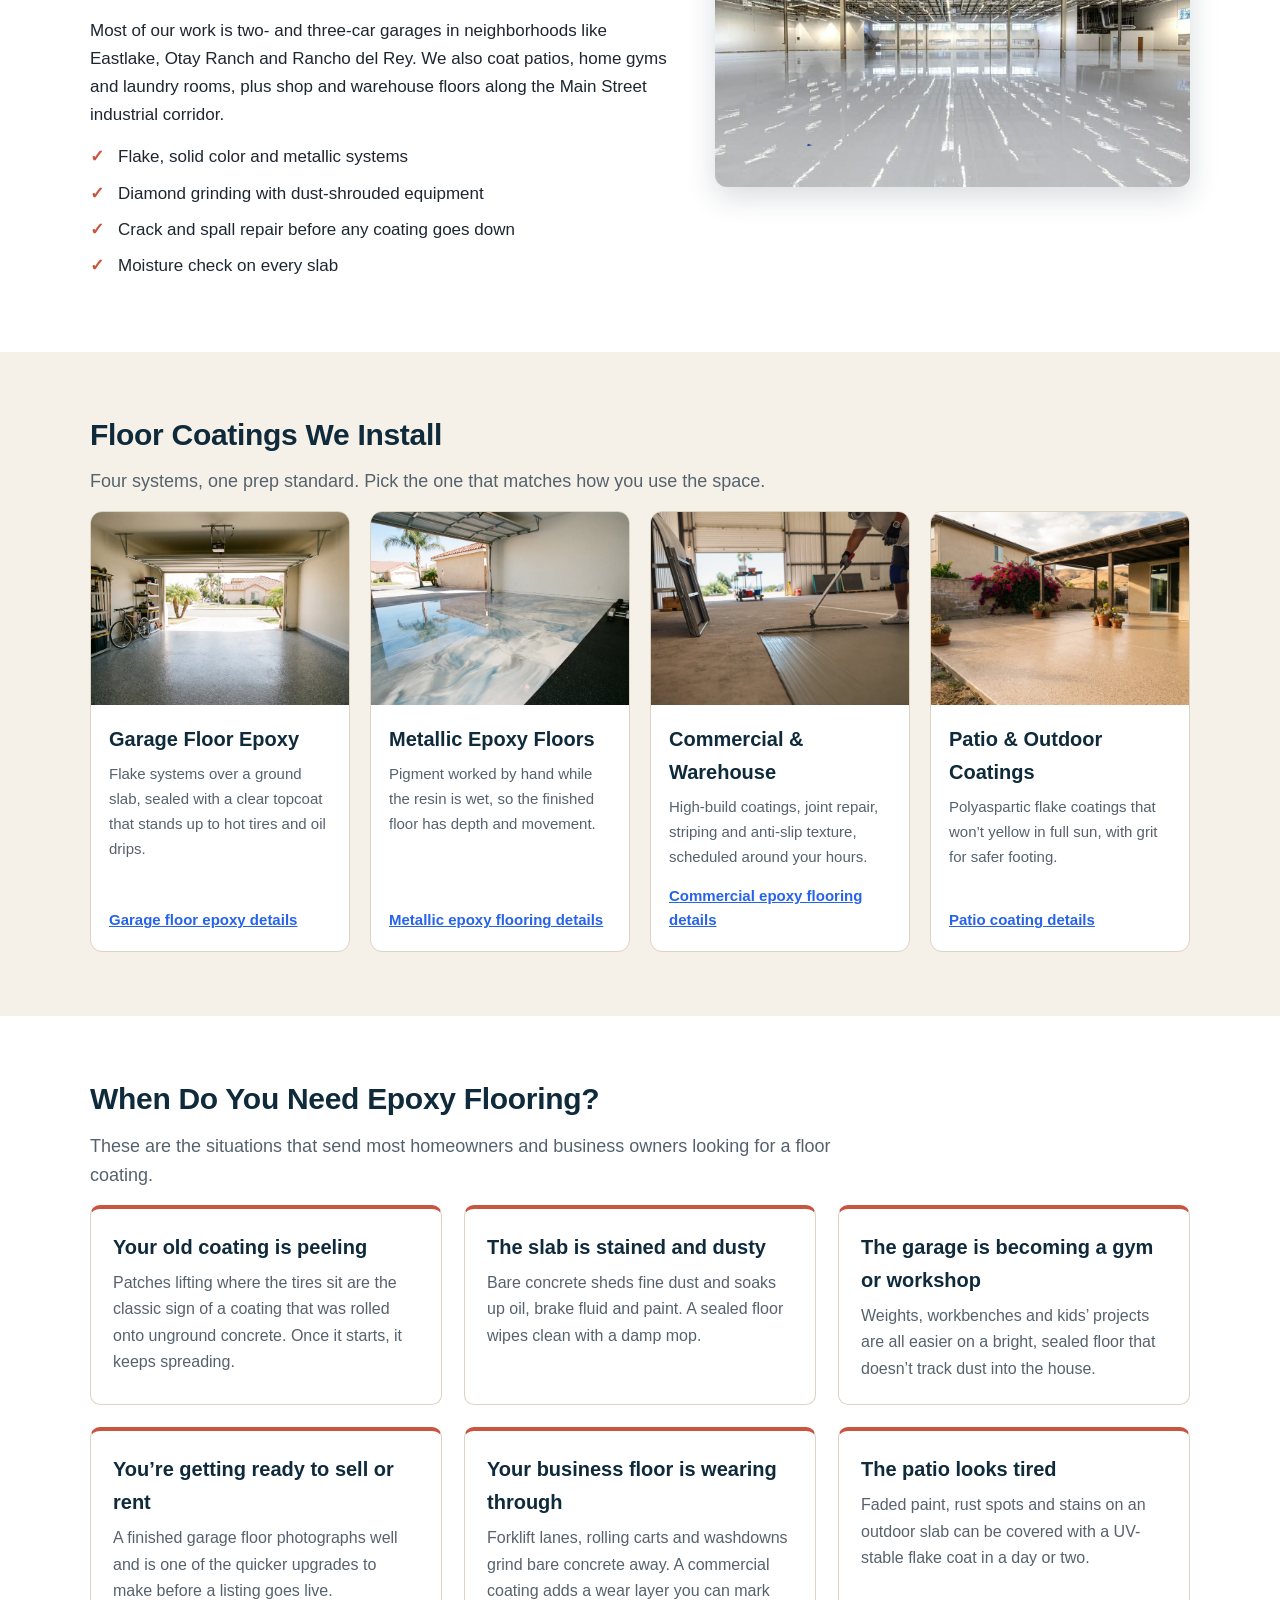
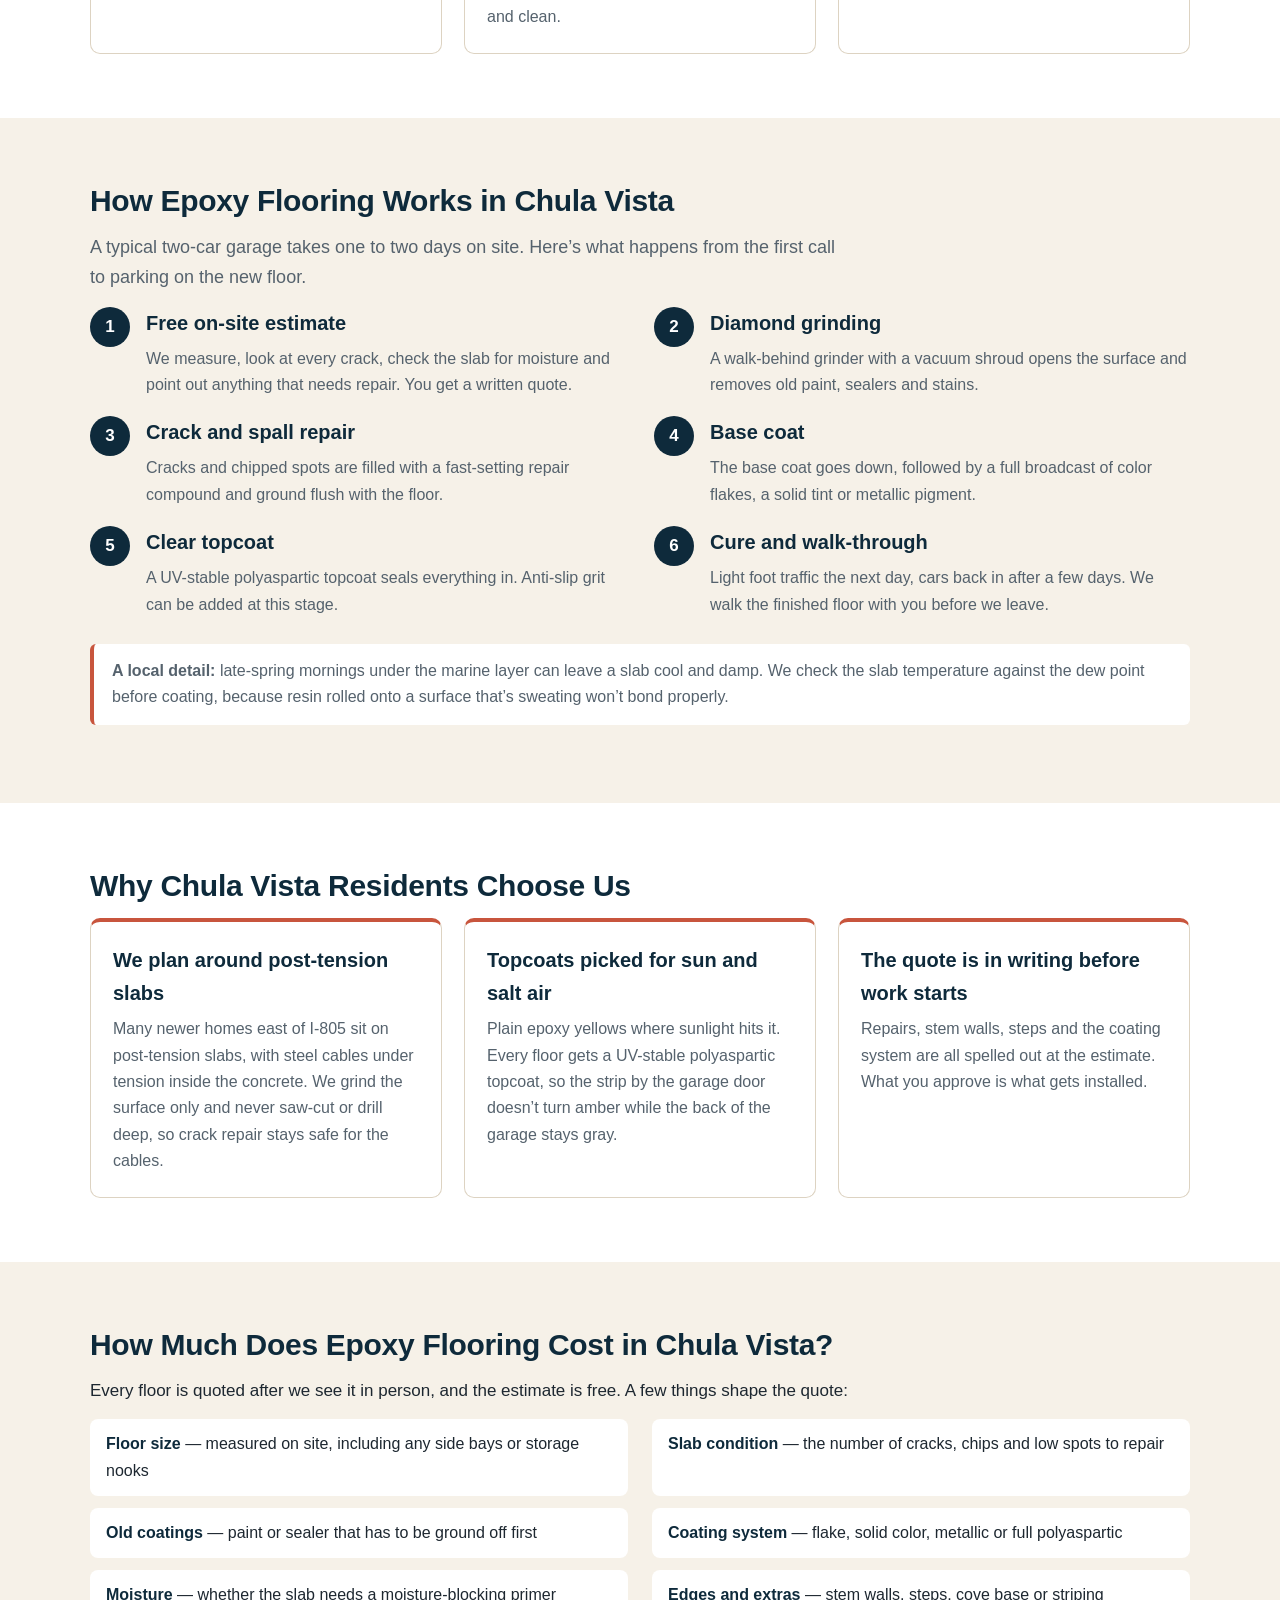
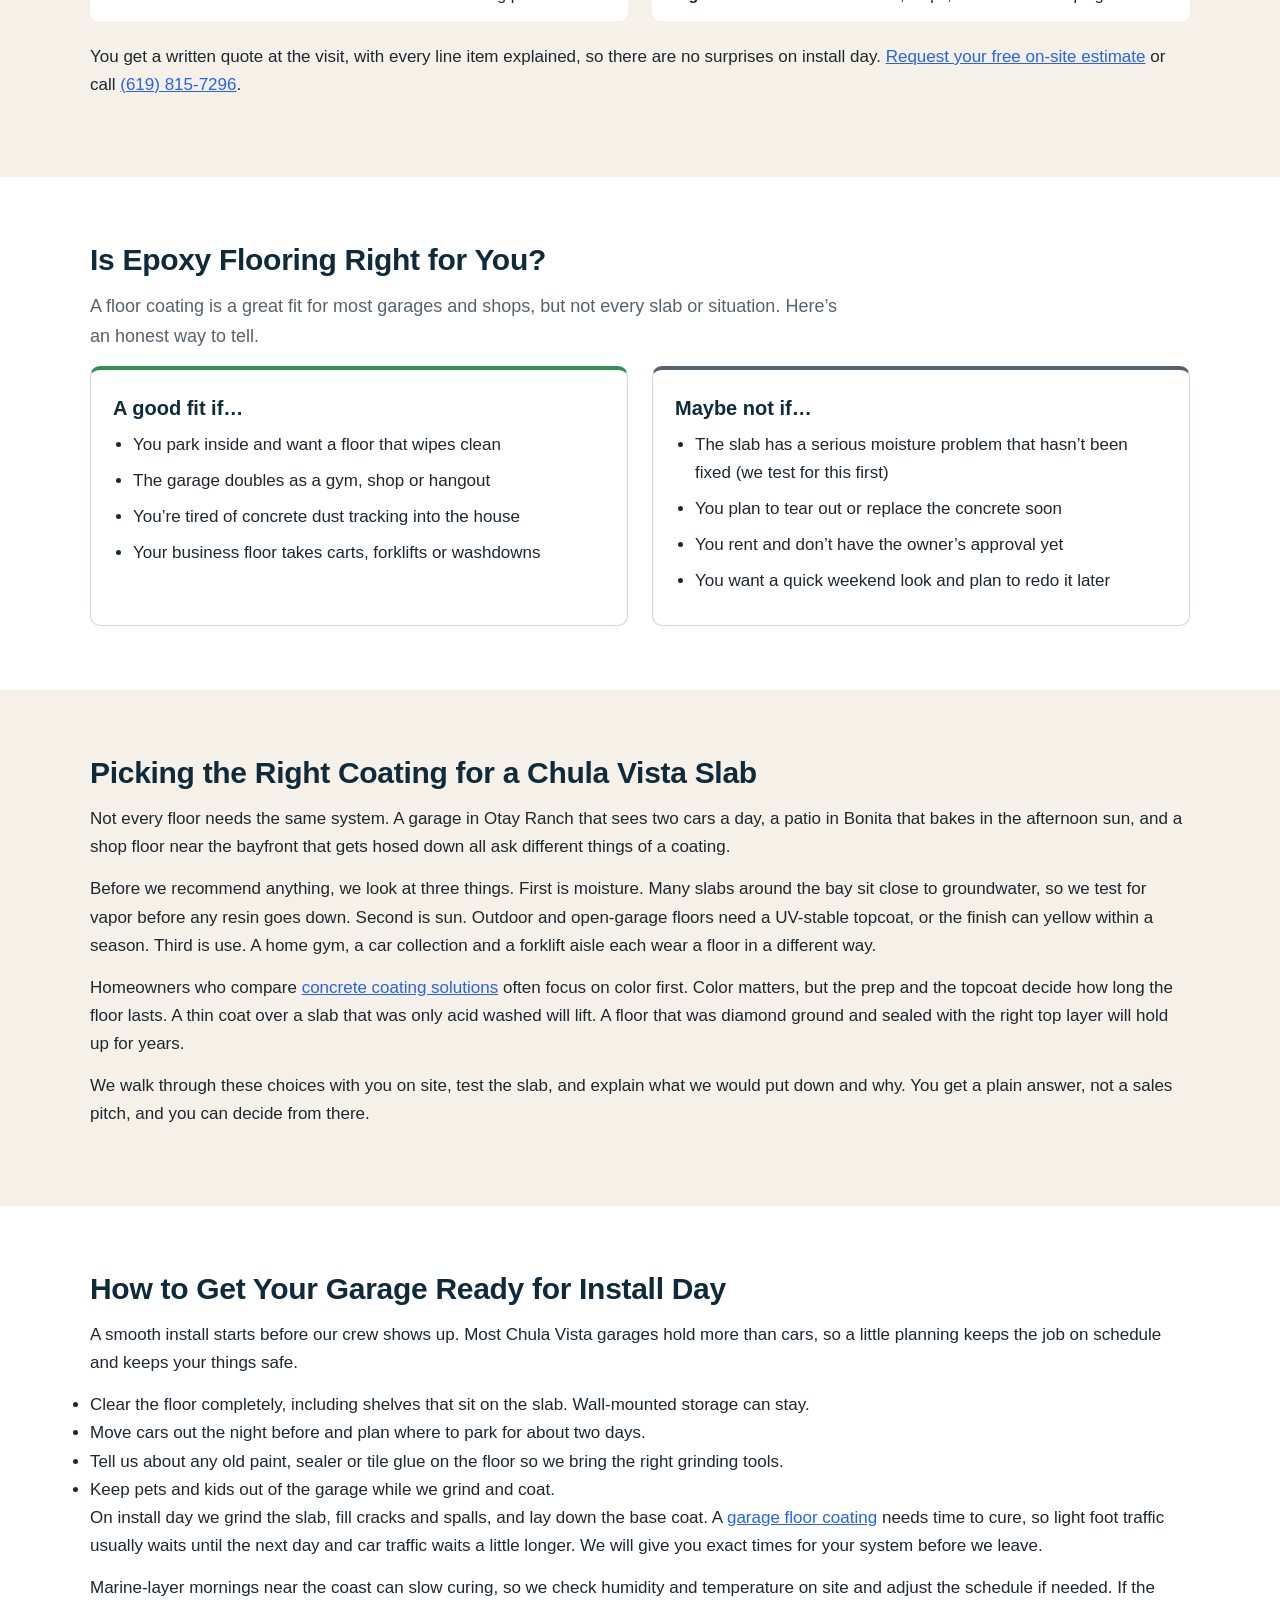
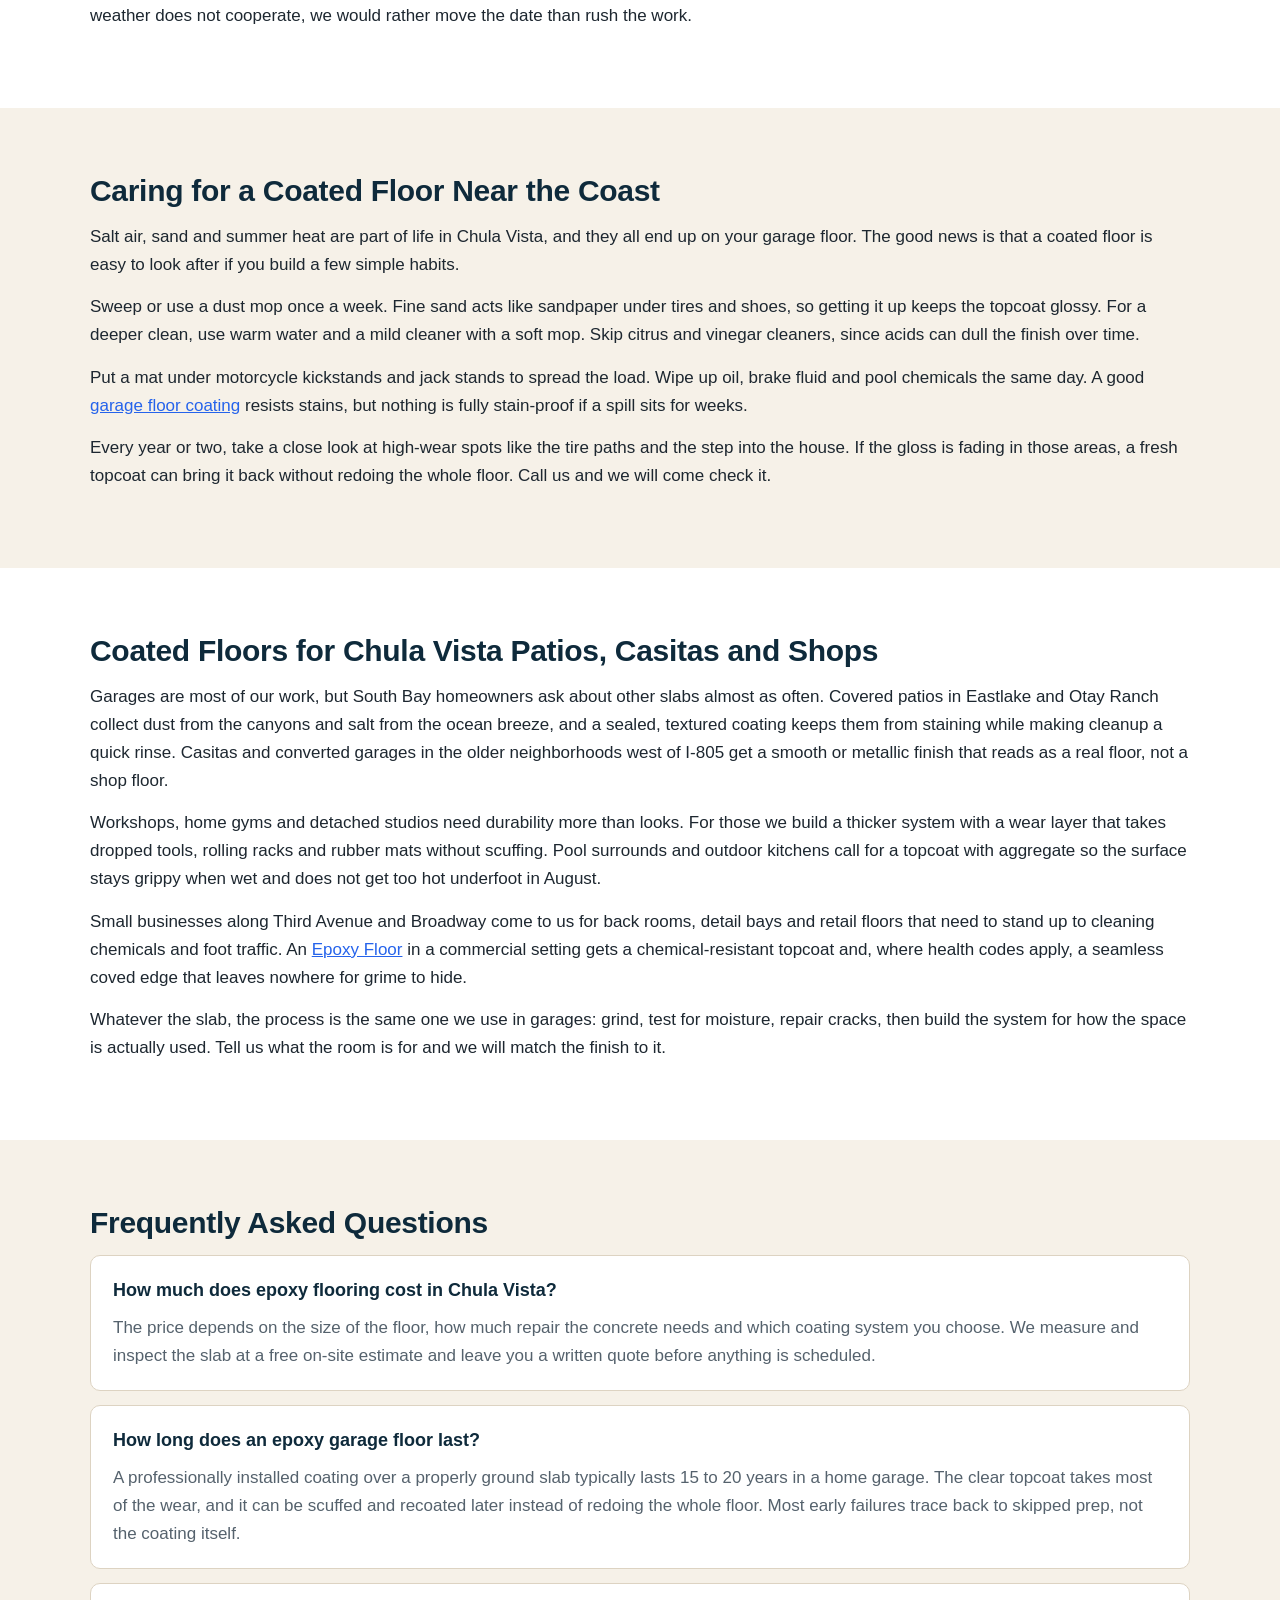
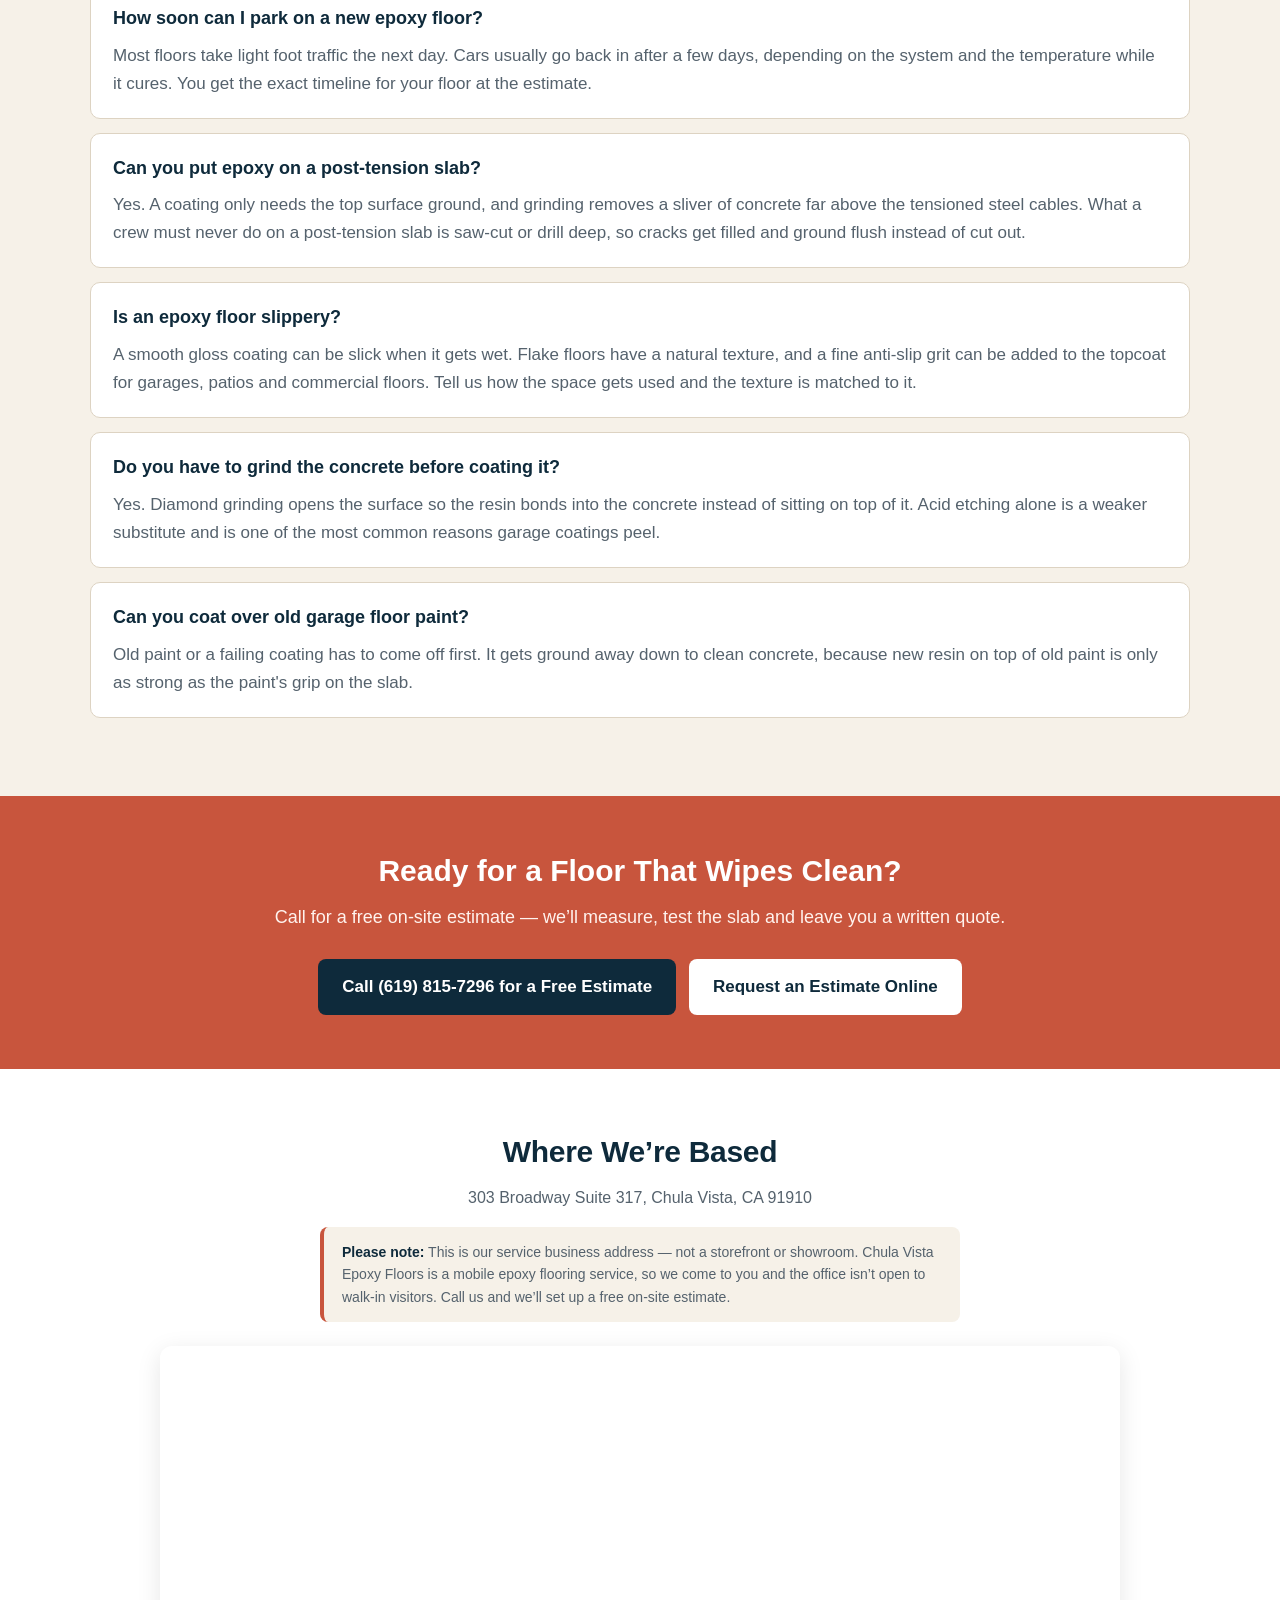
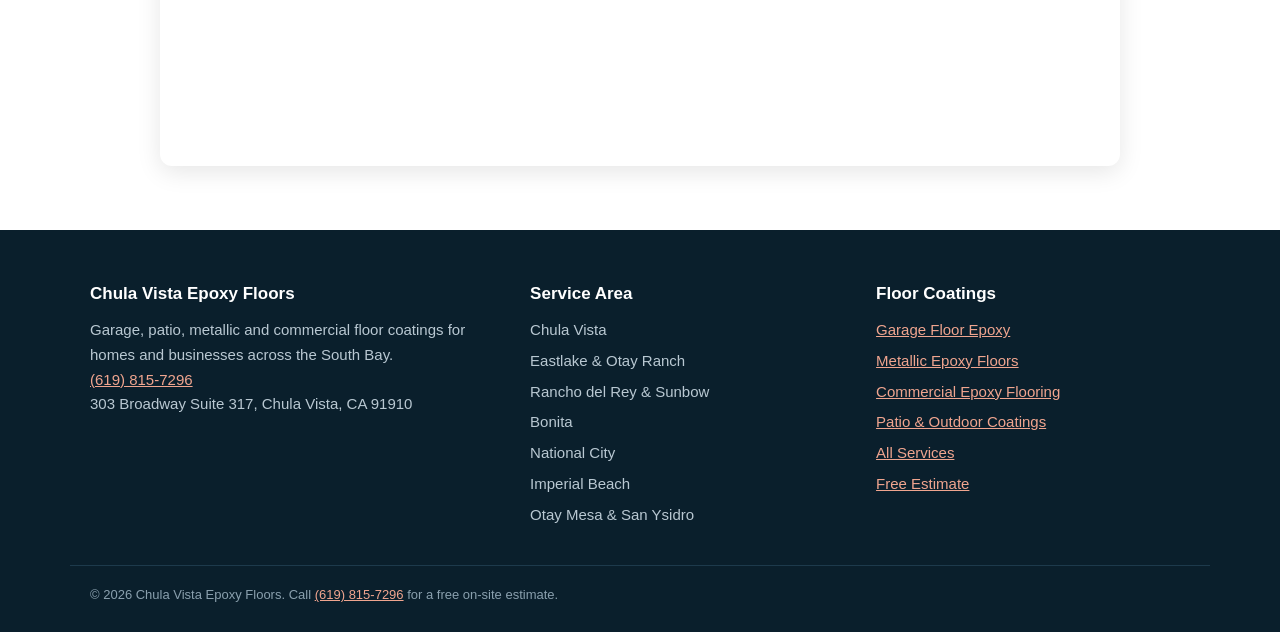
==== commit 3c8a8d45: "Add backlink to swanepoxyflooring.com (circle #301)" ====
--- a/index.html
+++ b/index.html
@@ -161,7 +161,7 @@
   <div class="wrap grid2">
     <div>
       <h2>What Is Epoxy Flooring in Chula Vista?</h2>
-      <p>Epoxy flooring is a two-part resin coating that bonds to a concrete slab and cures into a hard, seamless surface. It&rsquo;s mixed on site, rolled or squeegeed across the floor, and finished with a clear topcoat that takes the daily wear.</p>
+      <p><a href="https://www.swanepoxyflooring.com/">Epoxy flooring</a> is a two-part resin coating that bonds to a concrete slab and cures into a hard, seamless surface. It&rsquo;s mixed on site, rolled or squeegeed across the floor, and finished with a clear topcoat that takes the daily wear.</p>
       <p>The coating is only as good as the concrete under it. Every floor gets diamond-ground first, which opens the pores of the slab so the resin can grip. Skip that step and even a good product can lift off in sheets.</p>
       <p>Most of our work is two- and three-car garages in neighborhoods like Eastlake, Otay Ranch and Rancho del Rey. We also coat patios, home gyms and laundry rooms, plus shop and warehouse floors along the Main Street industrial corridor.</p>
       <ul class="checks">
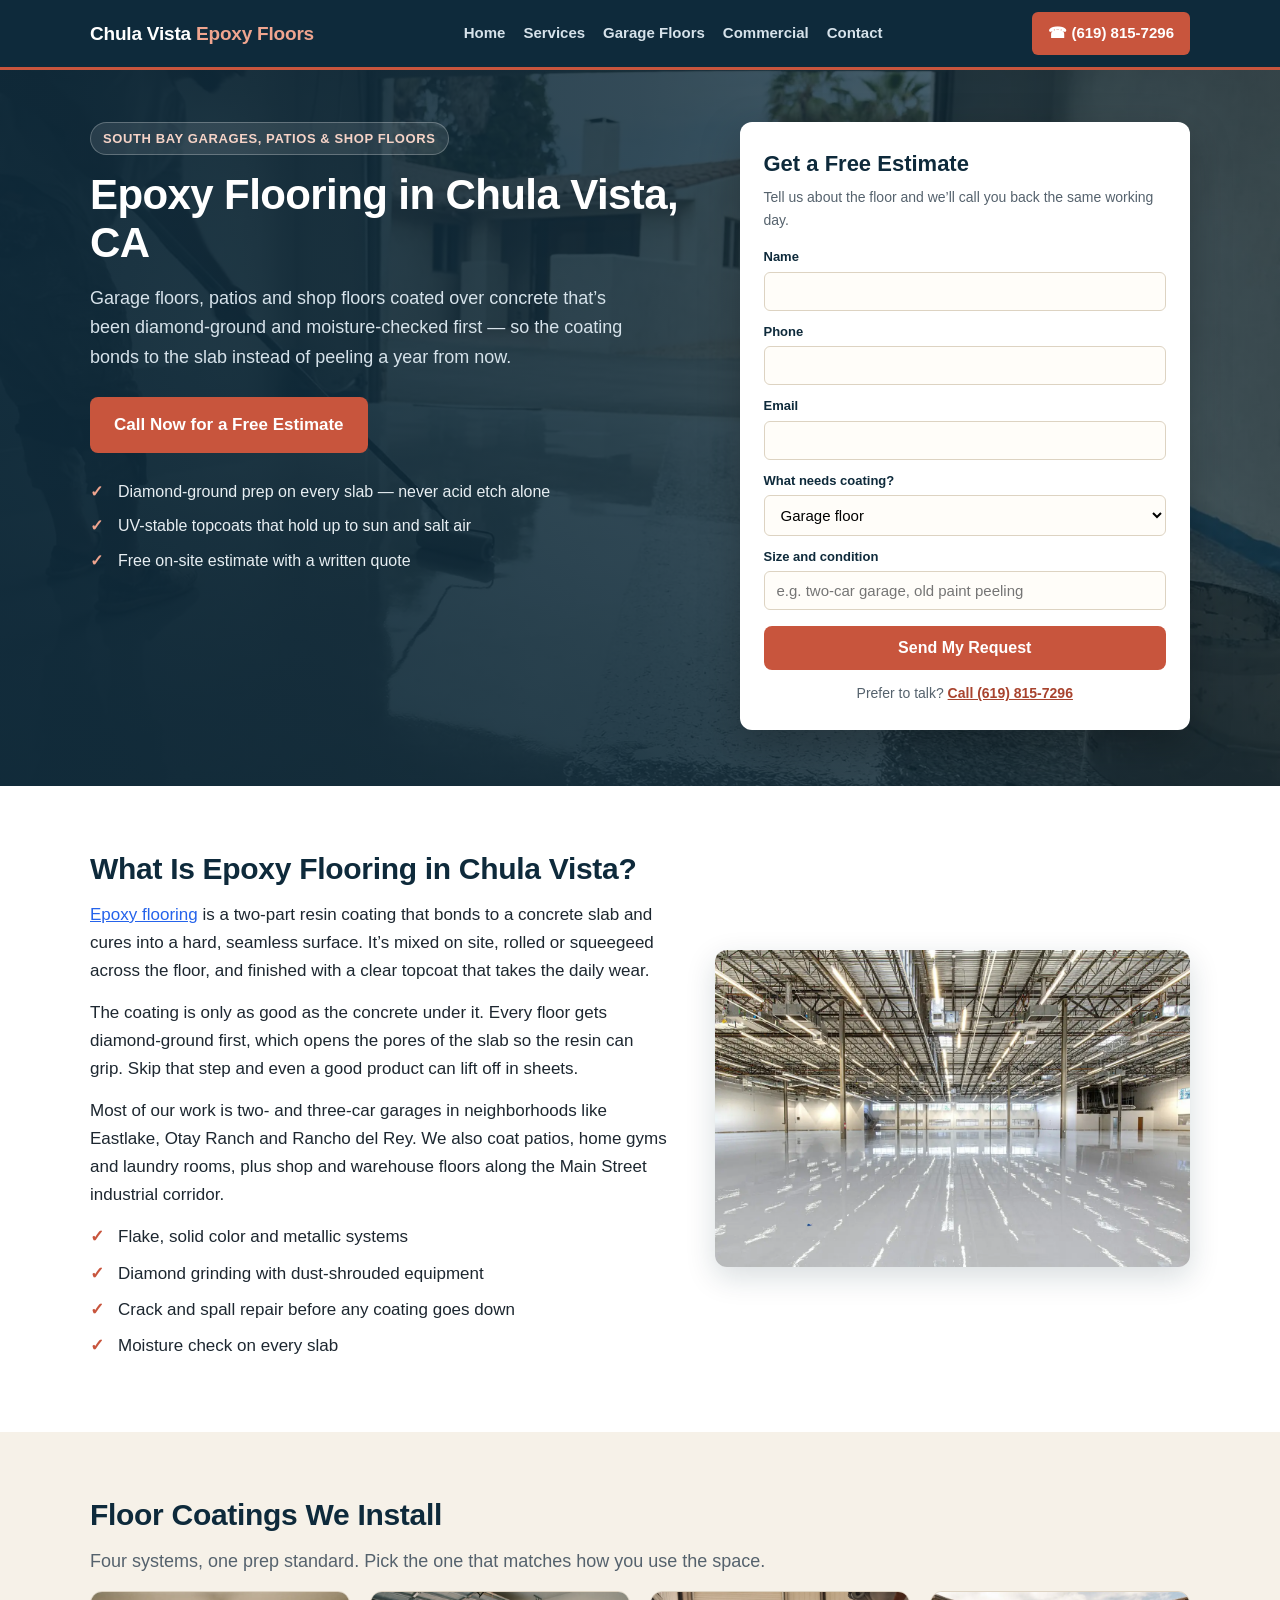
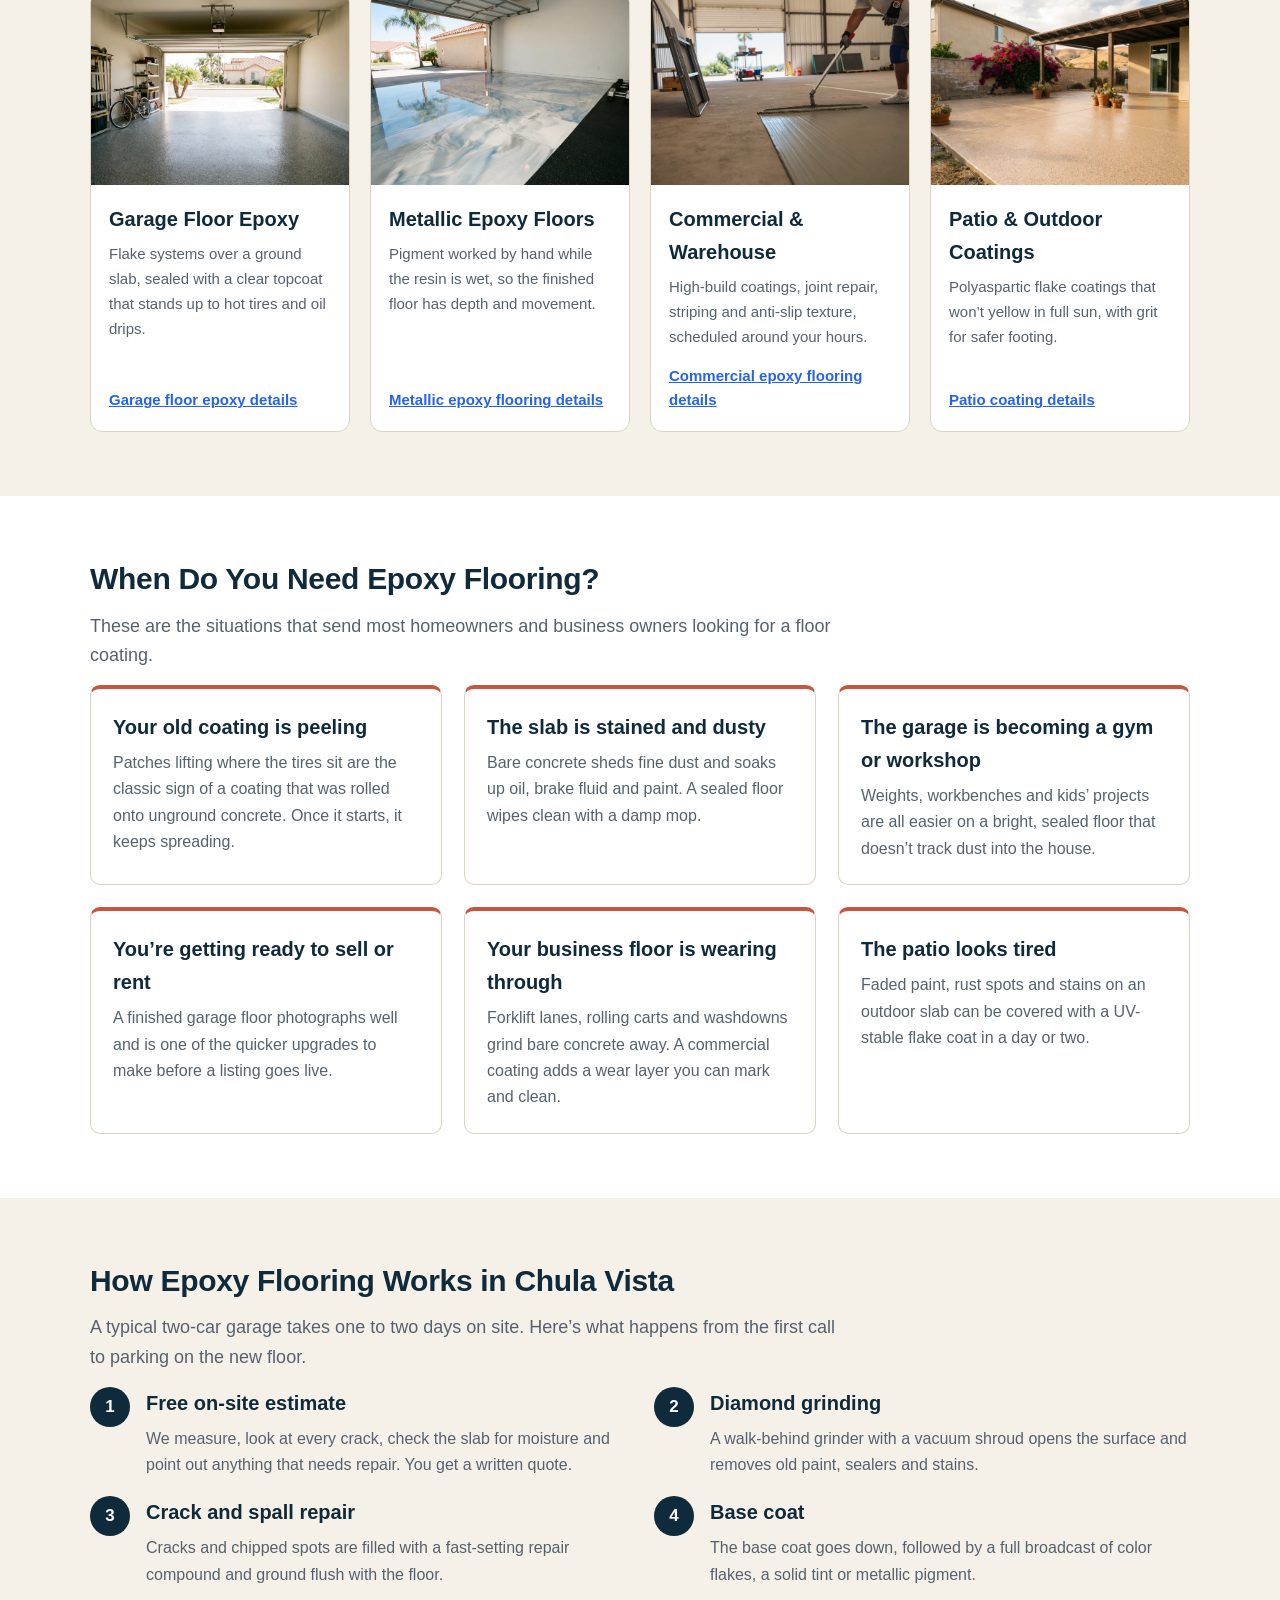
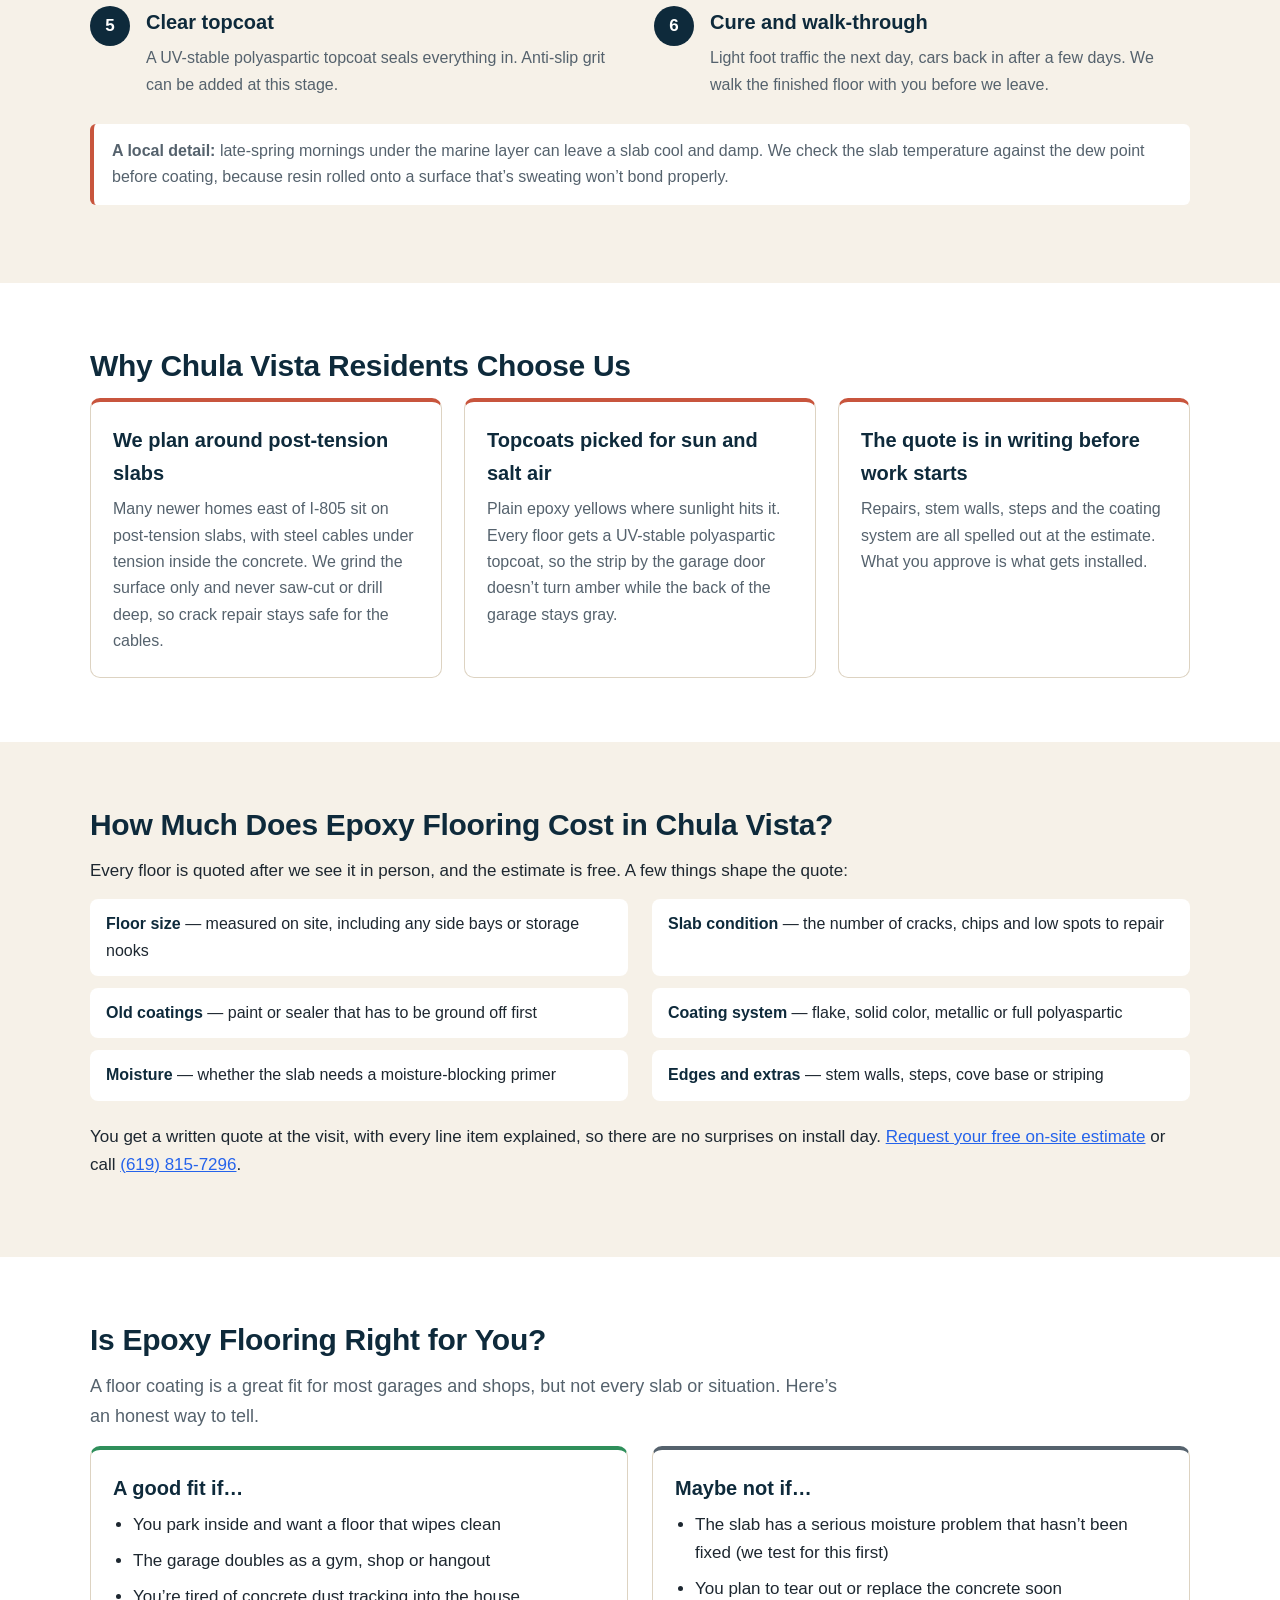
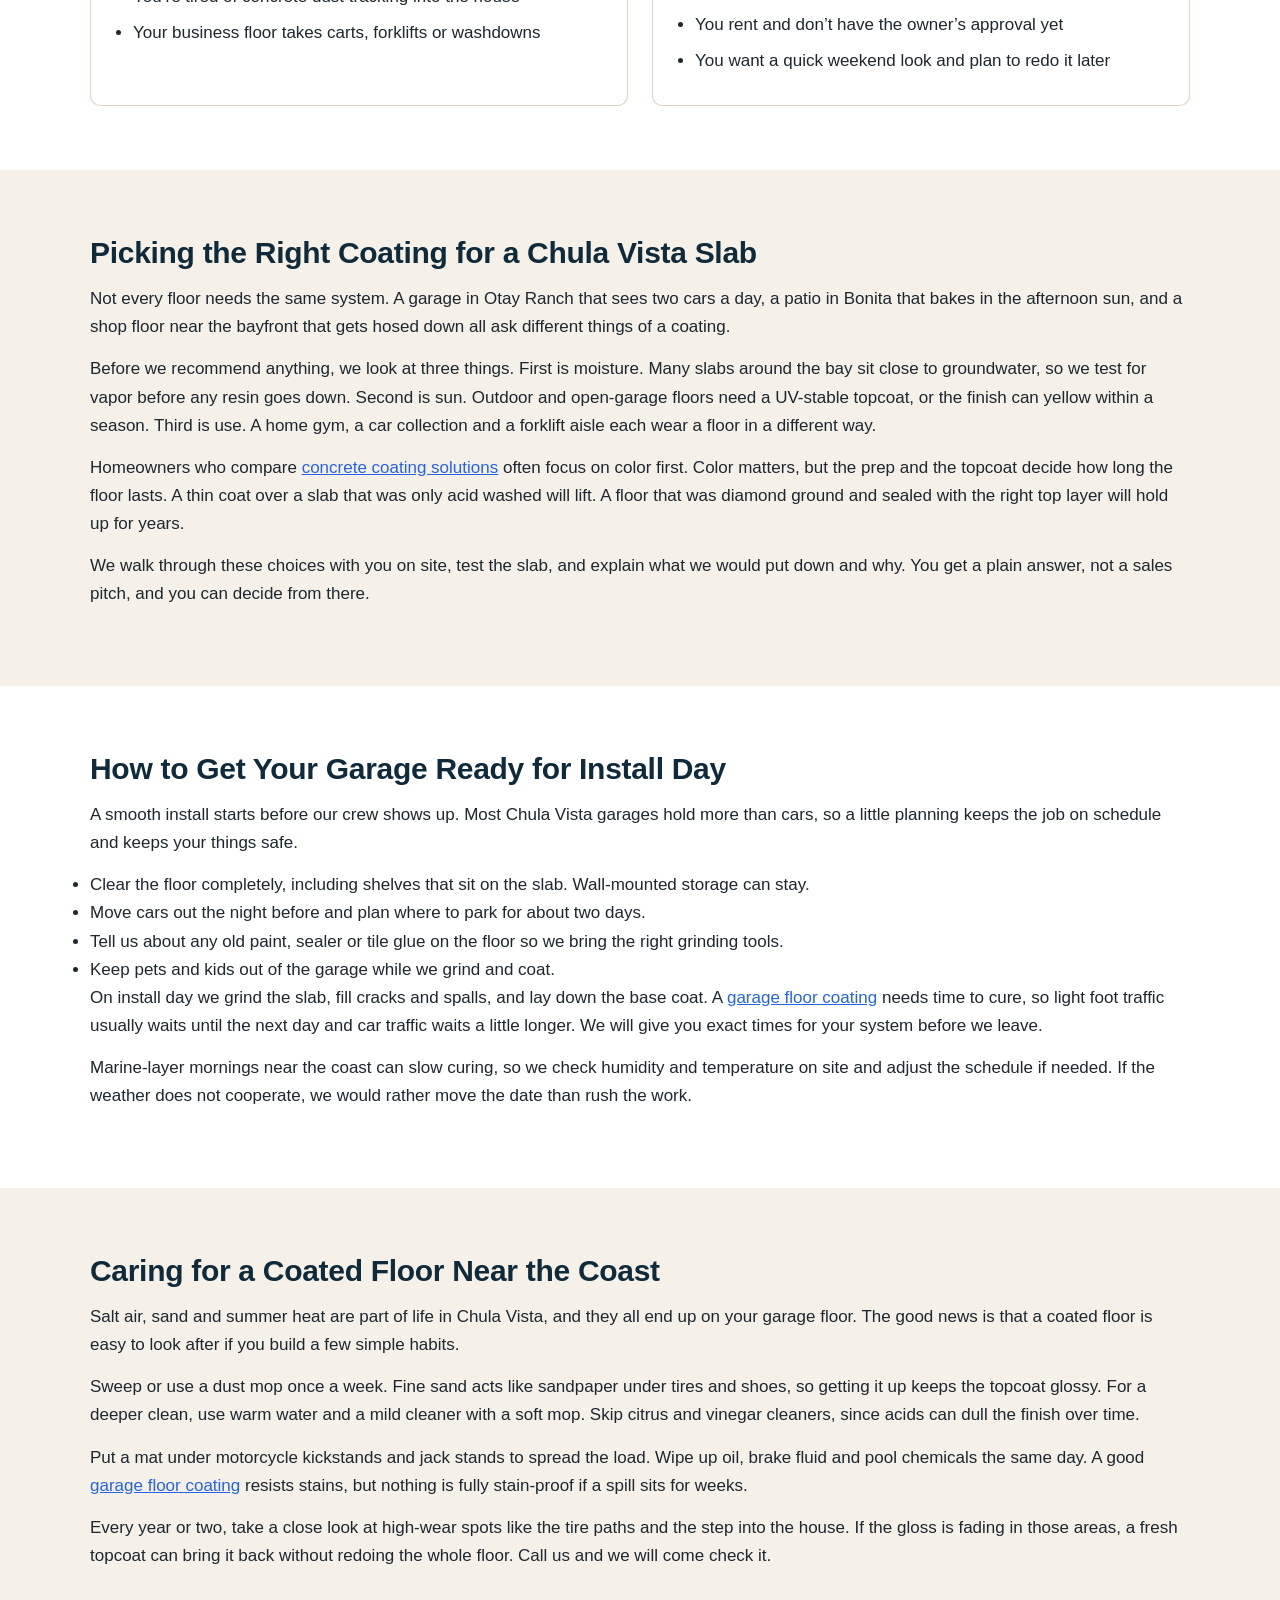
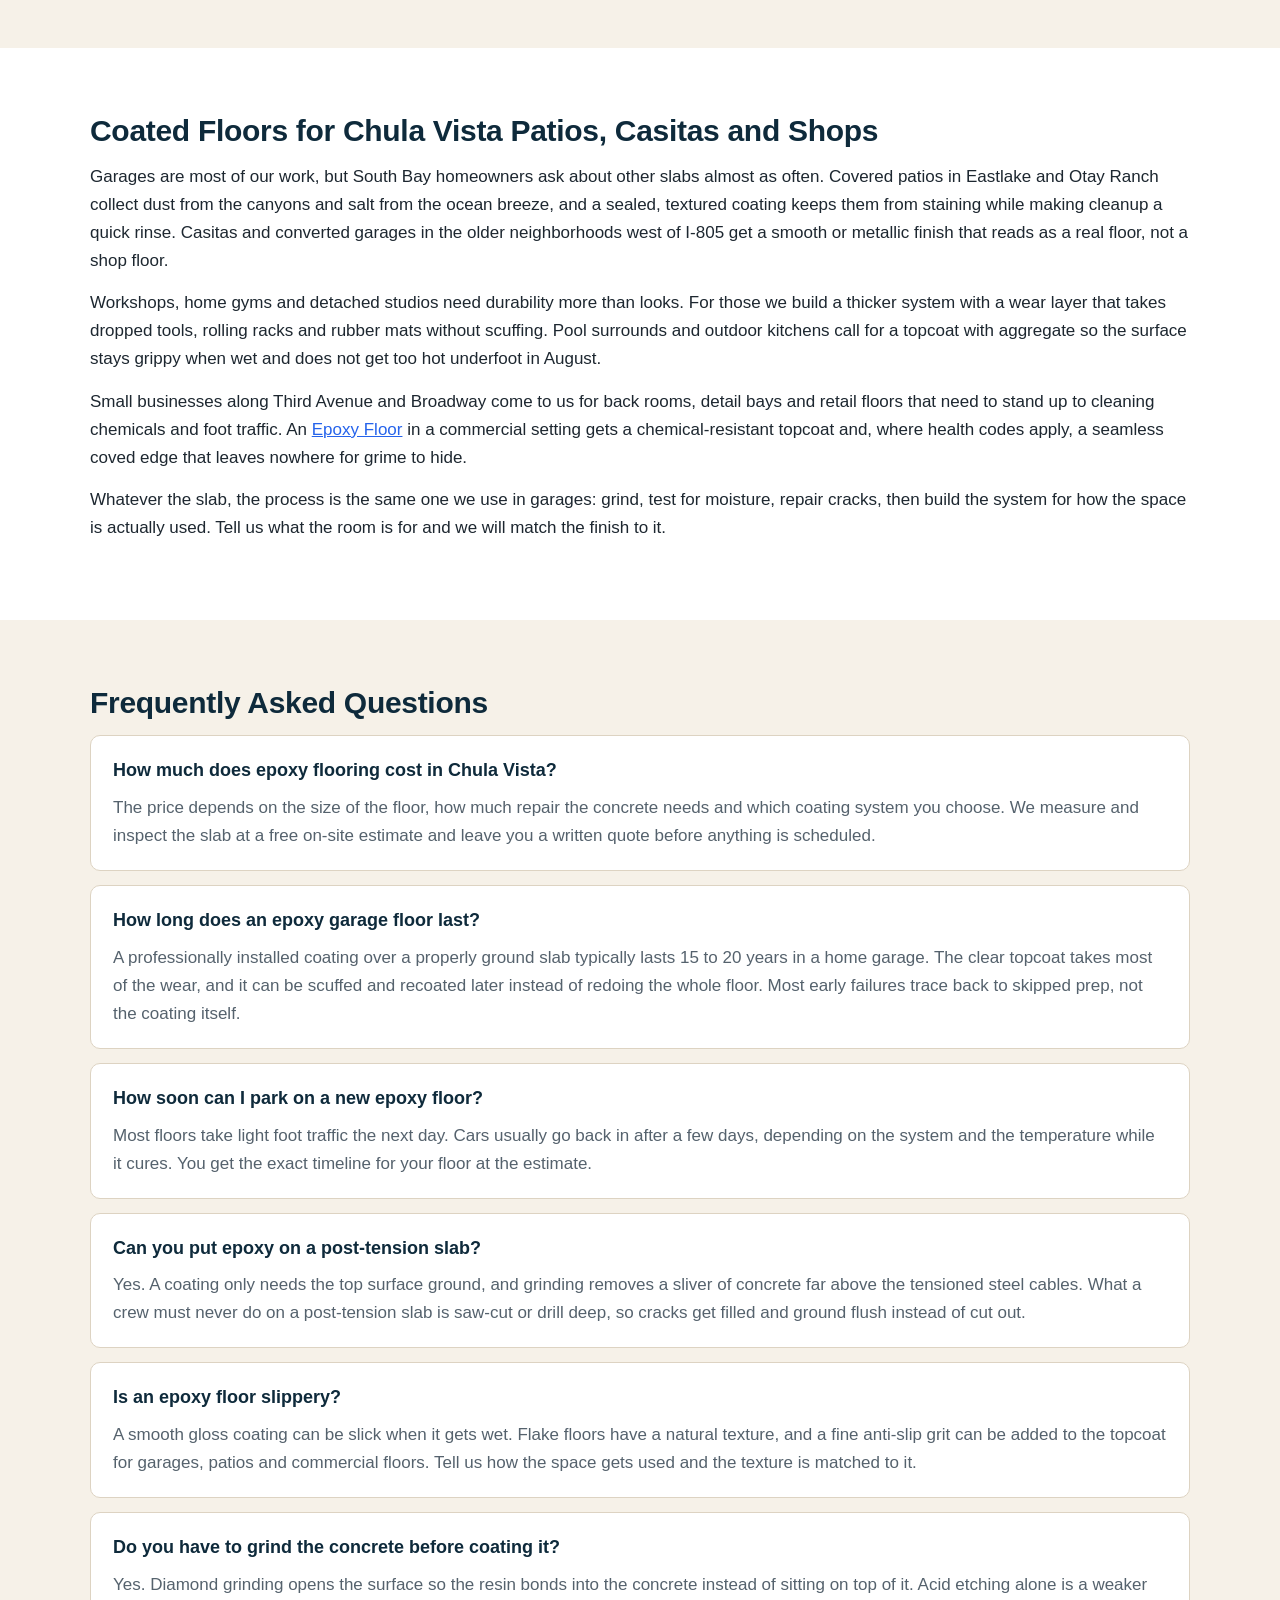
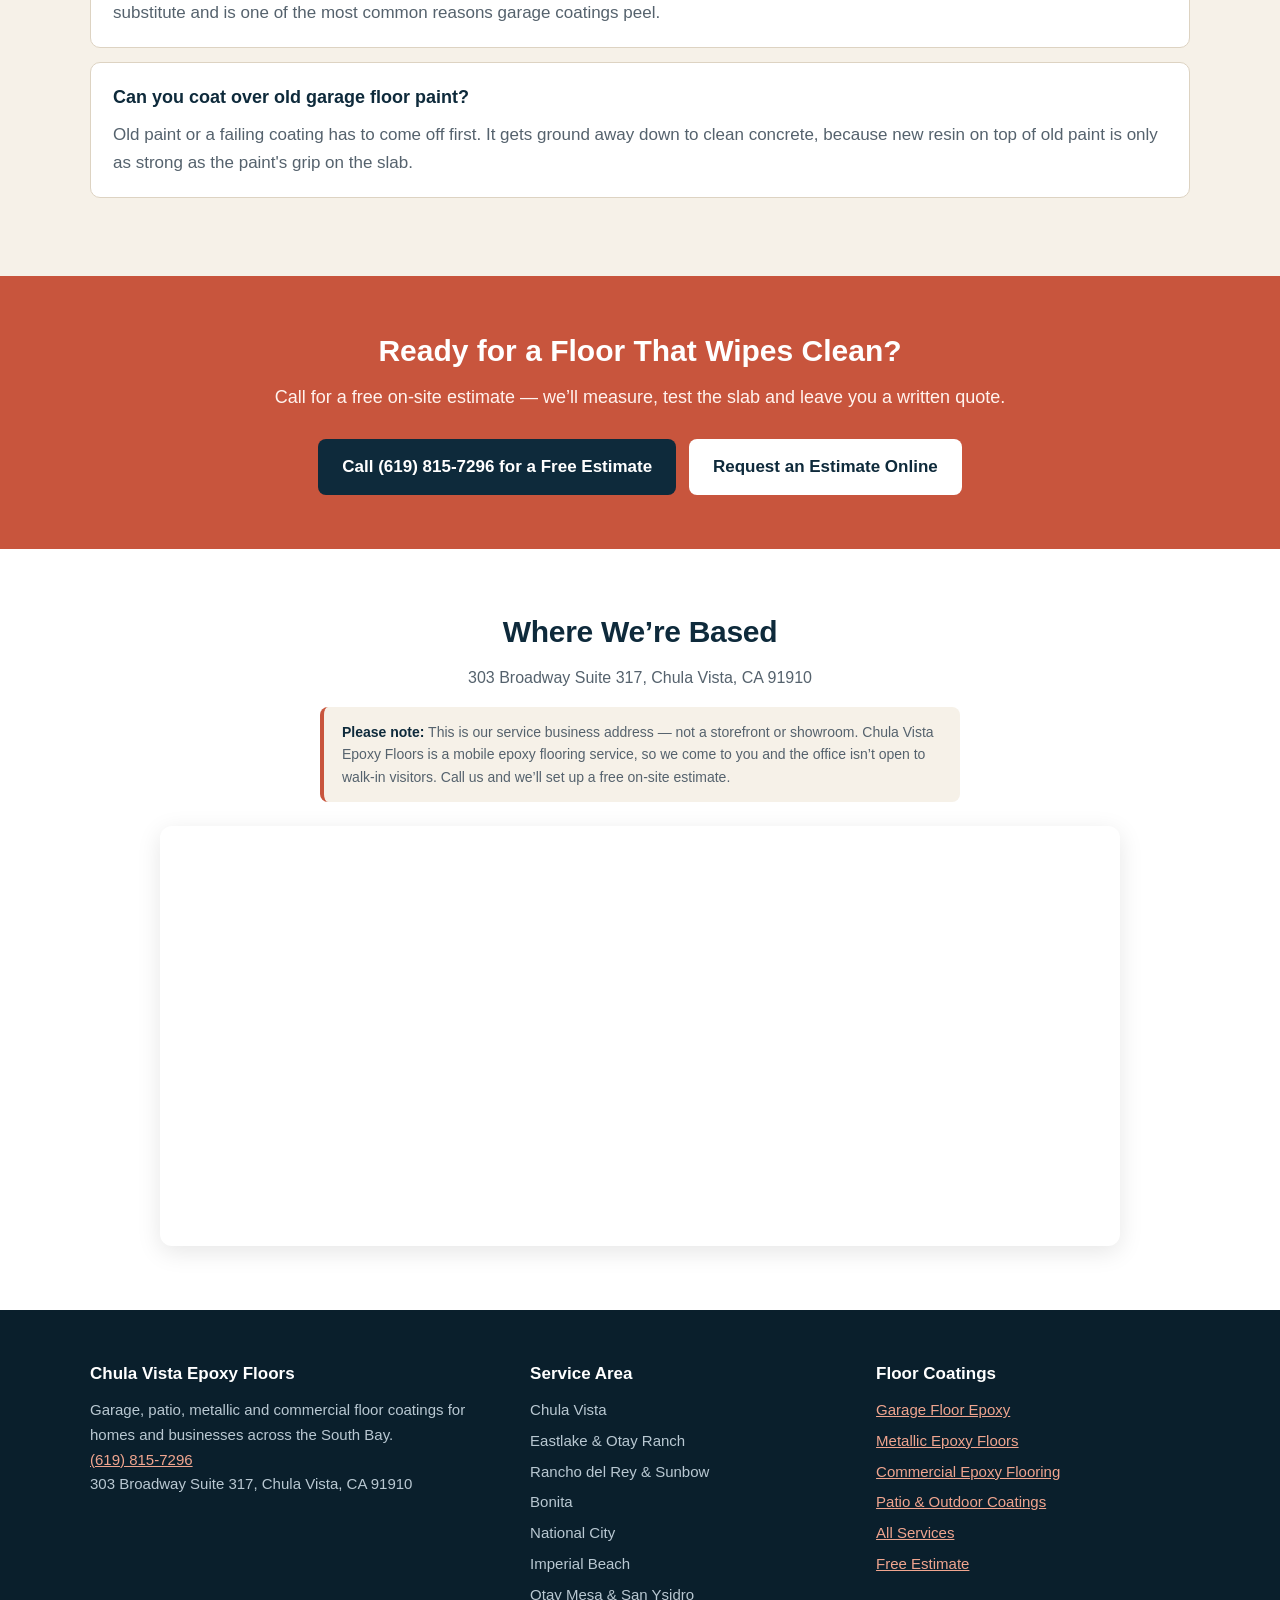
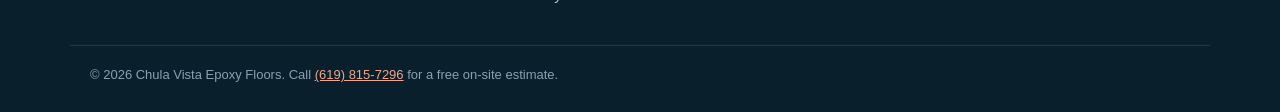
==== commit a5cd0512: "Home page header: background photo + quote form Updated hero header with a gradient background and i" ====
--- a/index.html
+++ b/index.html
@@ -110,7 +110,7 @@
   </div>
 </nav>
 
-<header class="hero">
+<header class="hero" style="background:linear-gradient(90deg,rgba(14,42,59,0.93) 0%,rgba(14,42,59,0.84) 50%,rgba(14,42,59,0.62) 100%),url('epoxy-flooring-chula-vista-hero.webp') center/cover no-repeat;">
   <div class="wrap hero-grid">
     <div class="hero-copy">
       <span class="eyebrow">South Bay garages, patios &amp; shop floors</span>
@@ -152,10 +152,6 @@
   </div>
 </header>
 
-<section class="hero-band">
-  <img src="epoxy-flooring-chula-vista-hero.webp" alt="Installer rolling a gray epoxy base coat across a garage floor with flakes on the finished half" width="1600" height="900">
-</section>
-
 <!-- WHAT IS IT -->
 <section class="section">
   <div class="wrap grid2">
